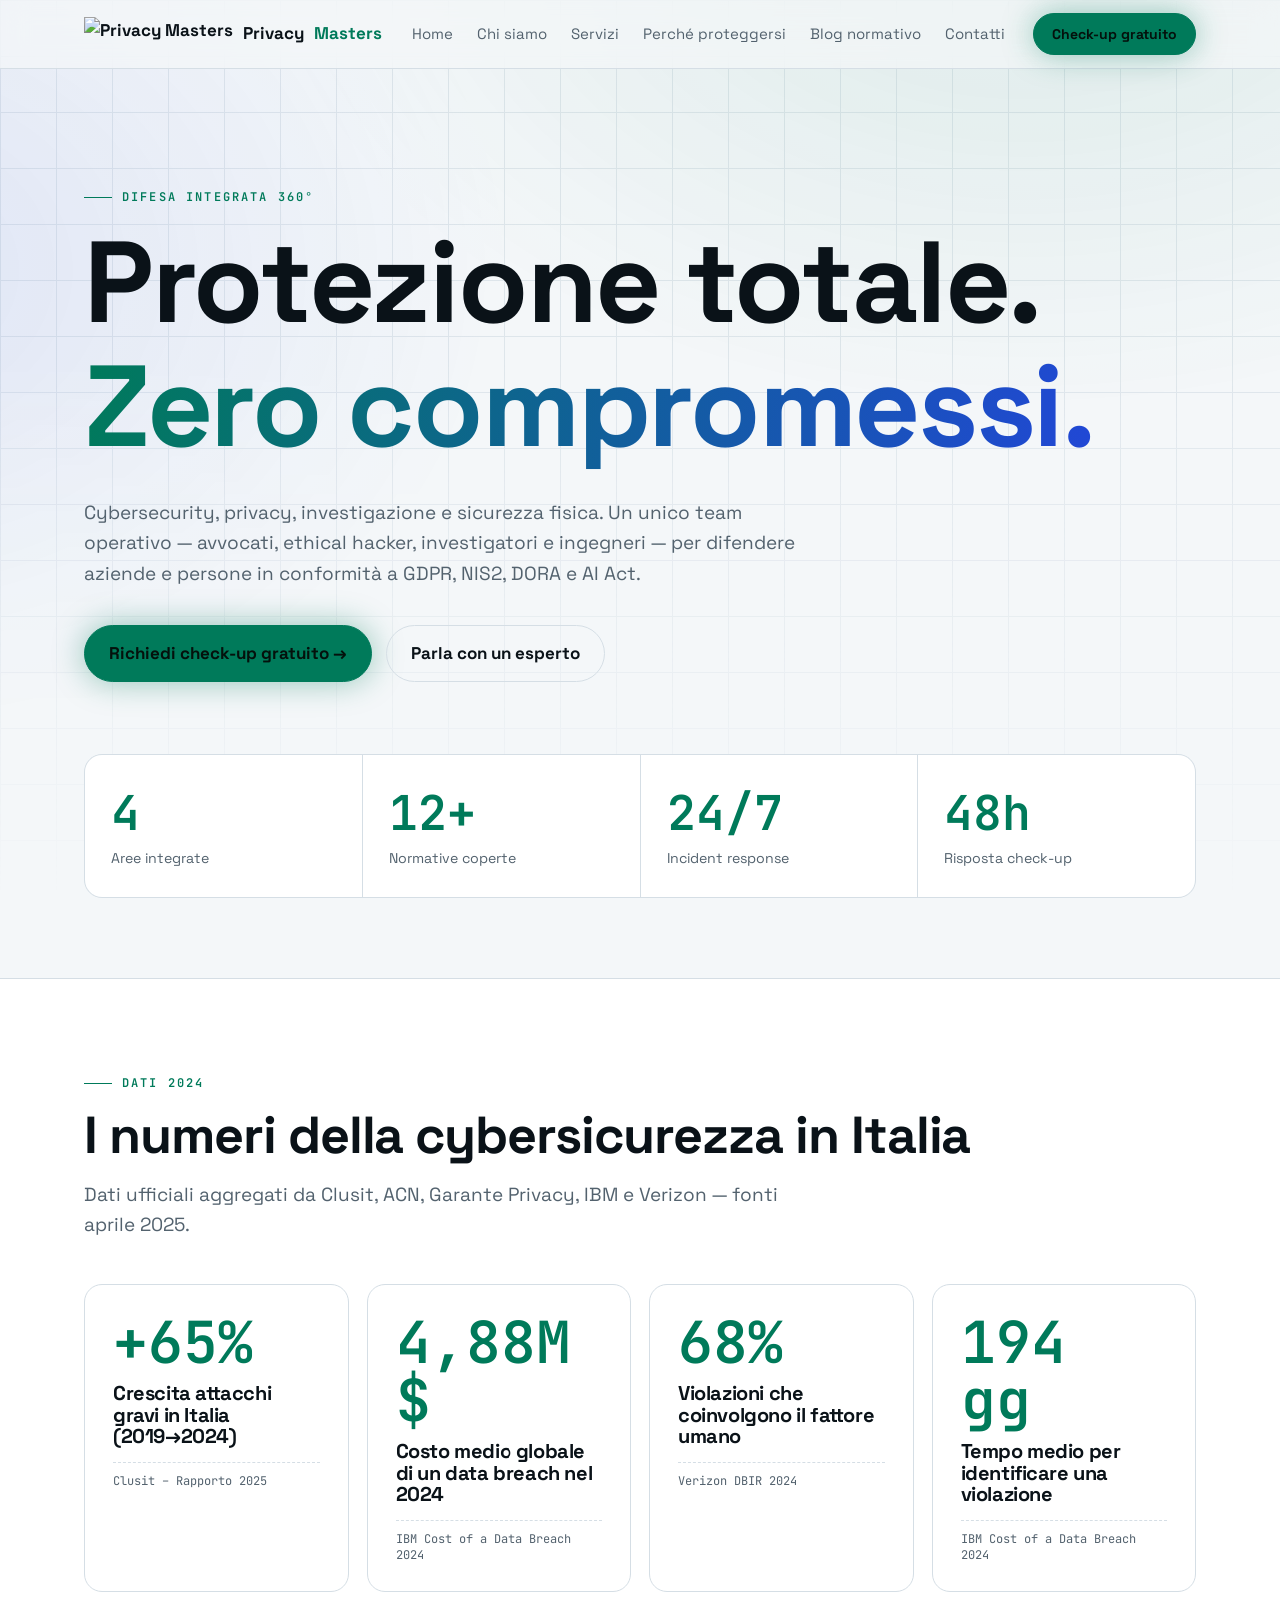
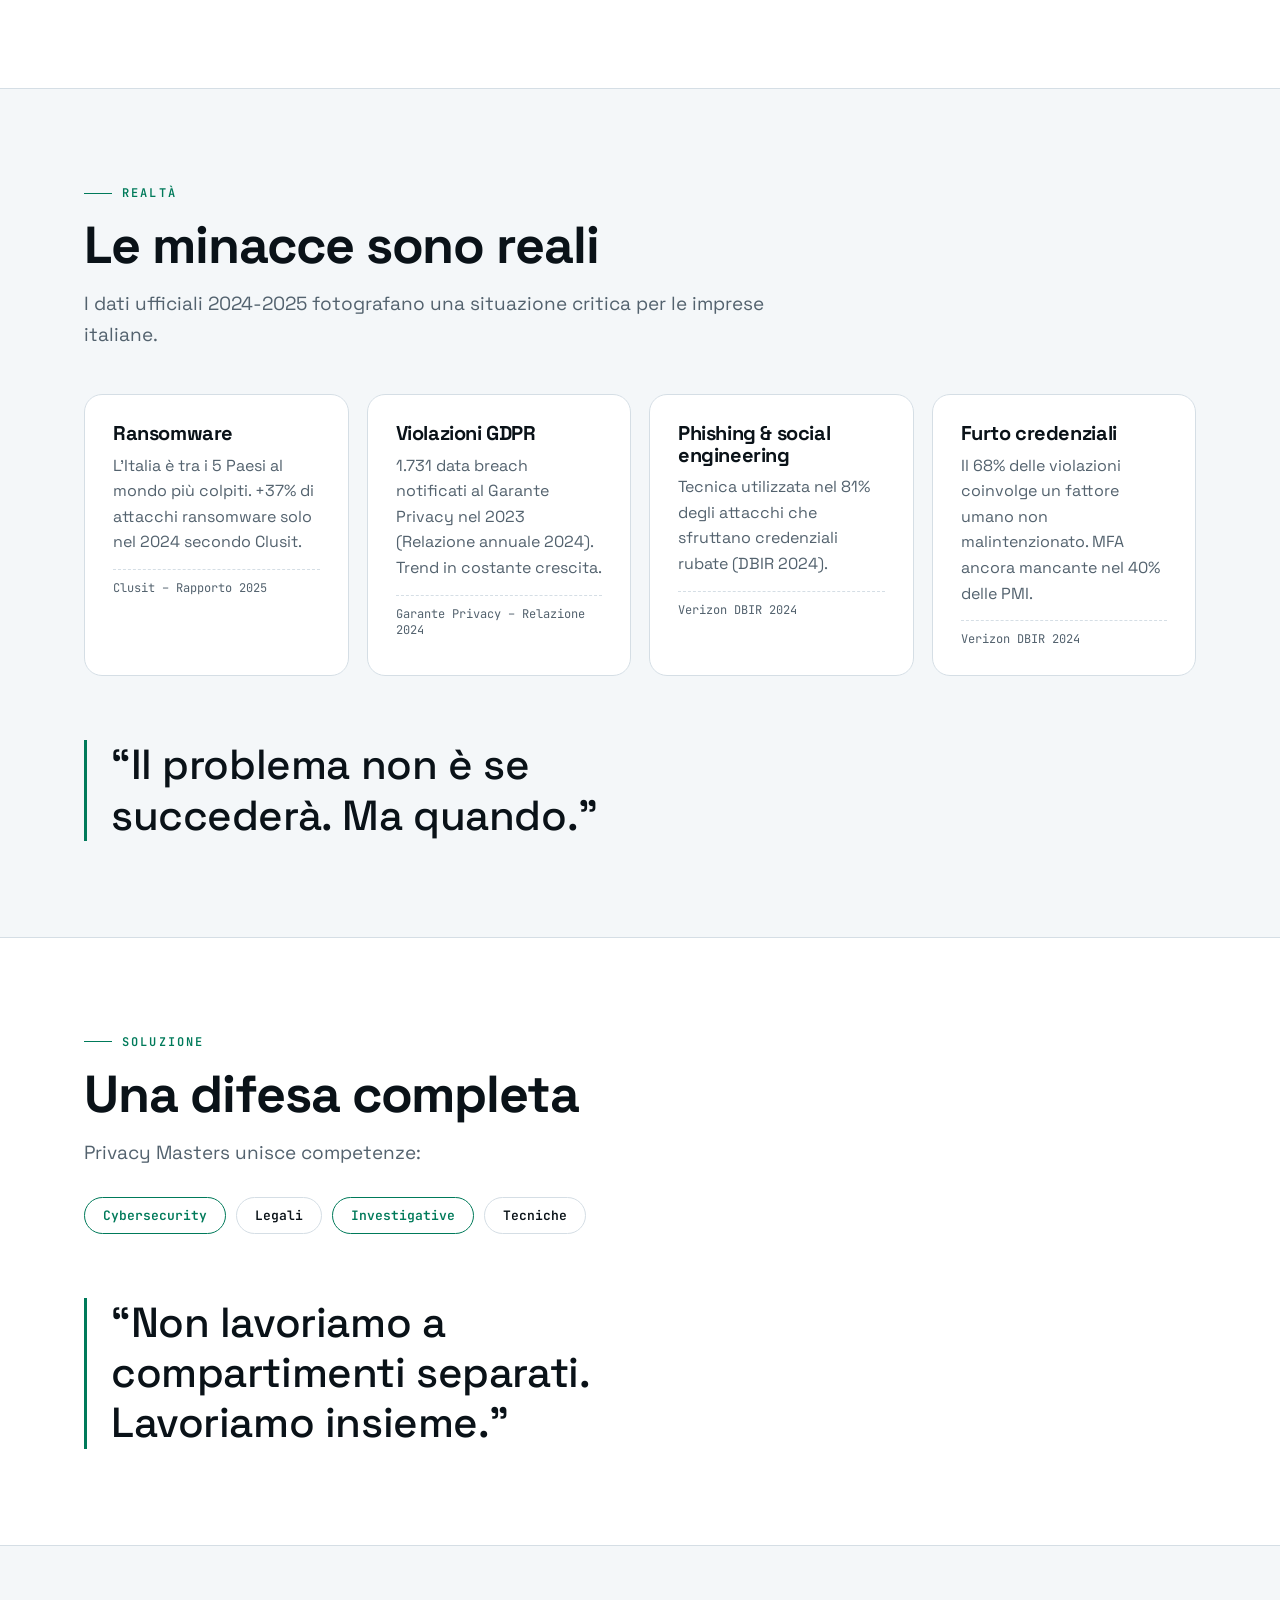
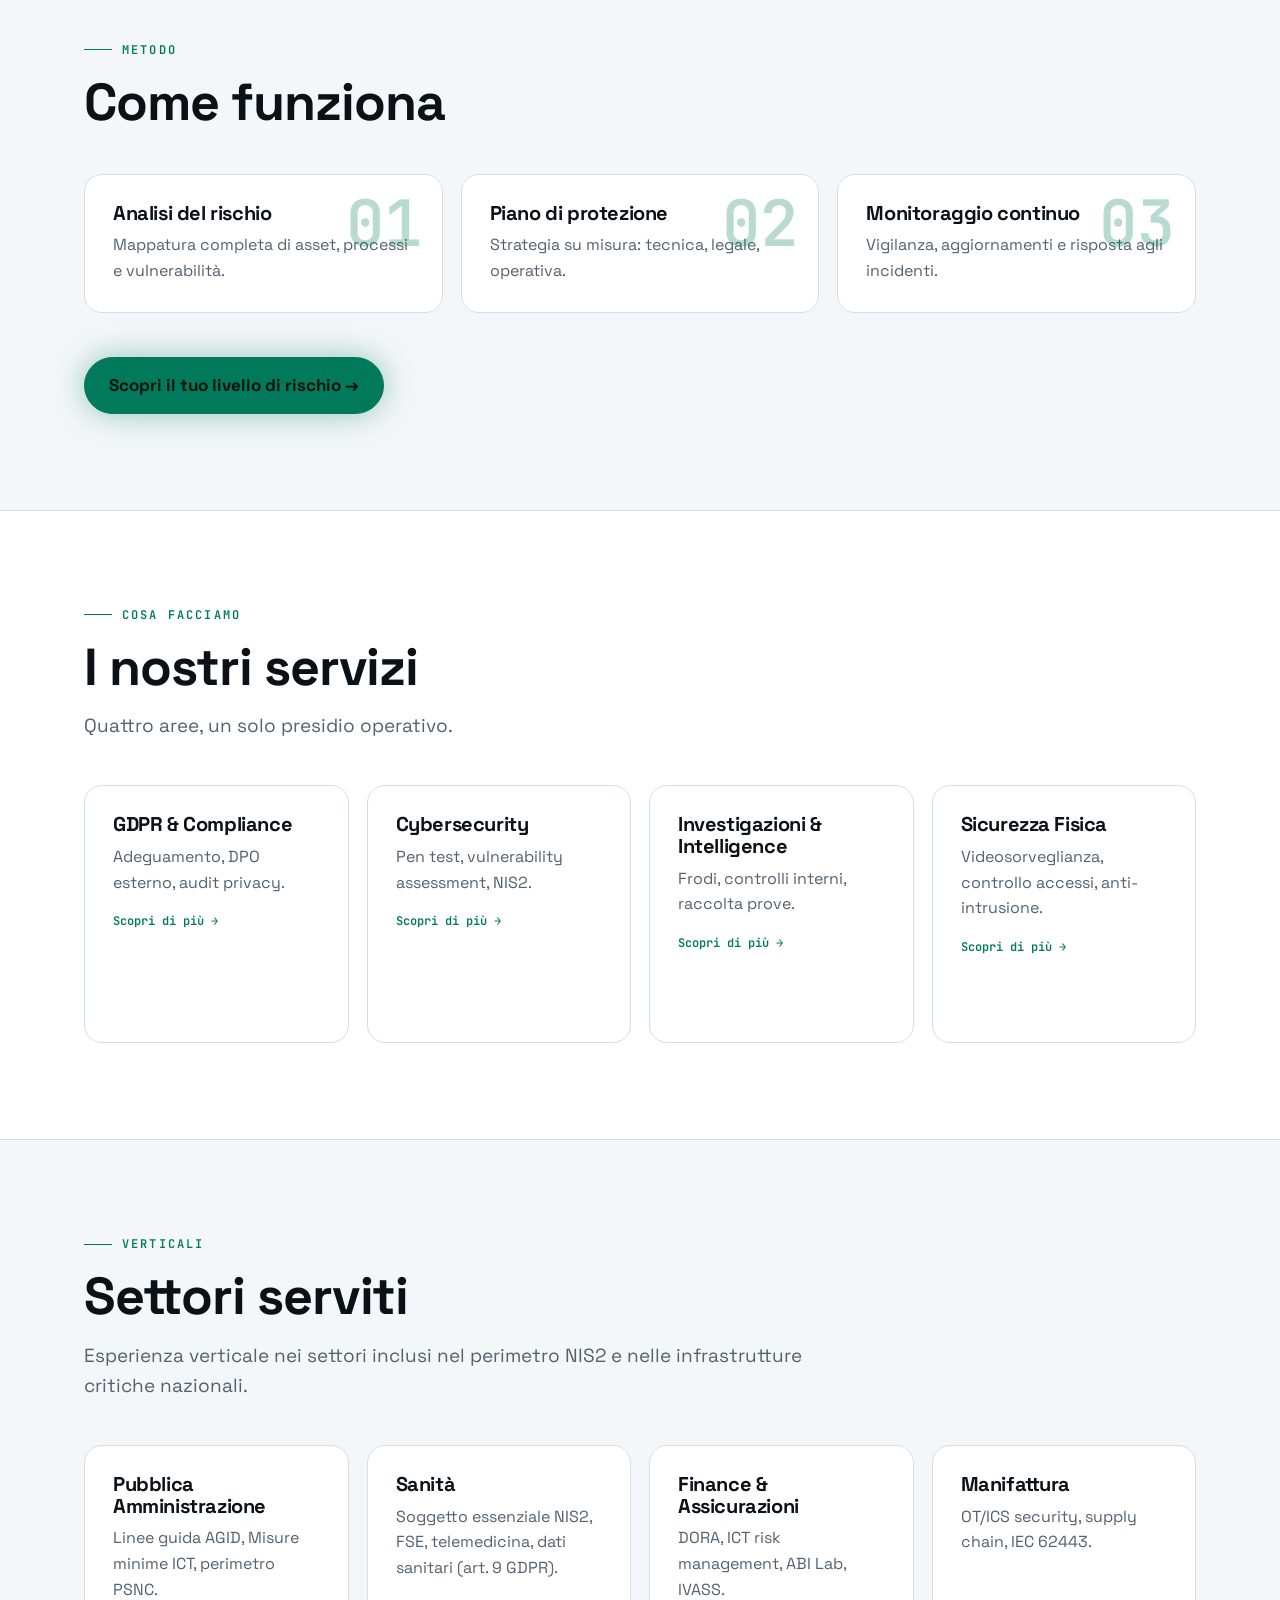
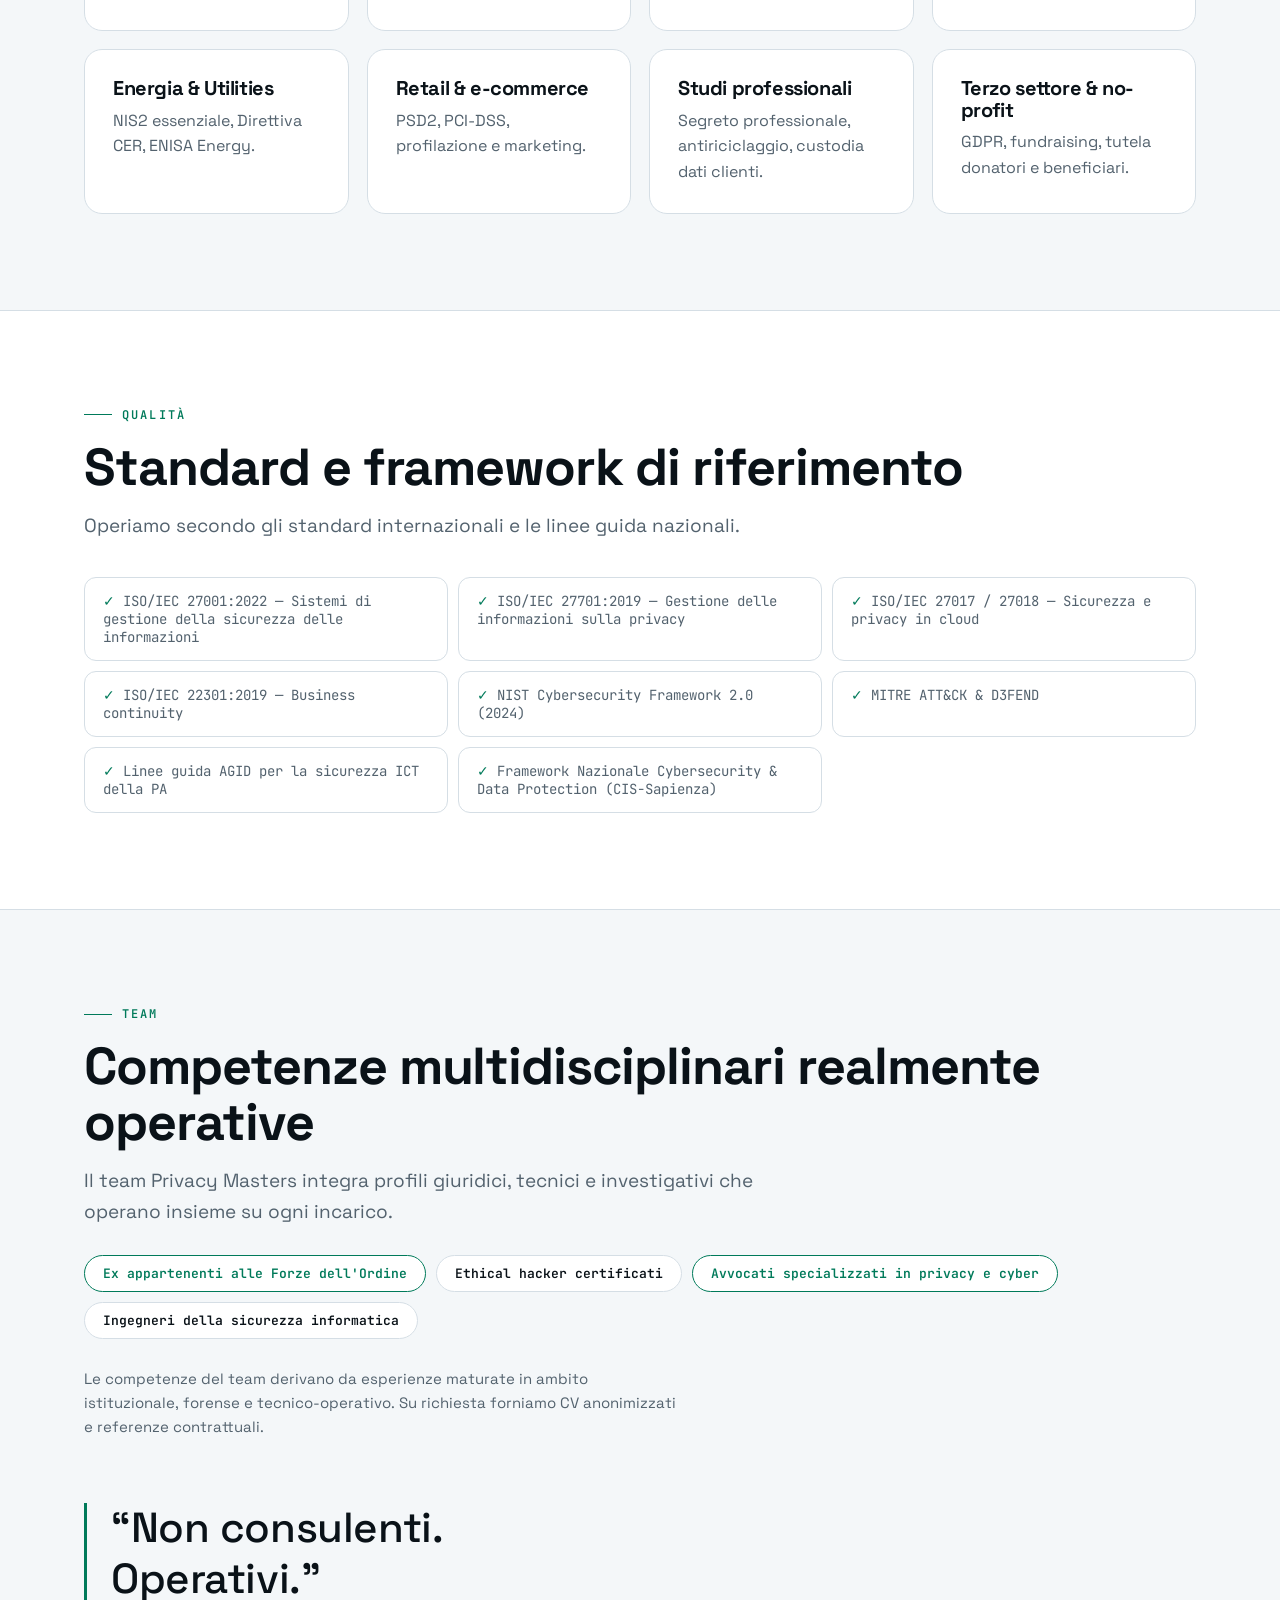
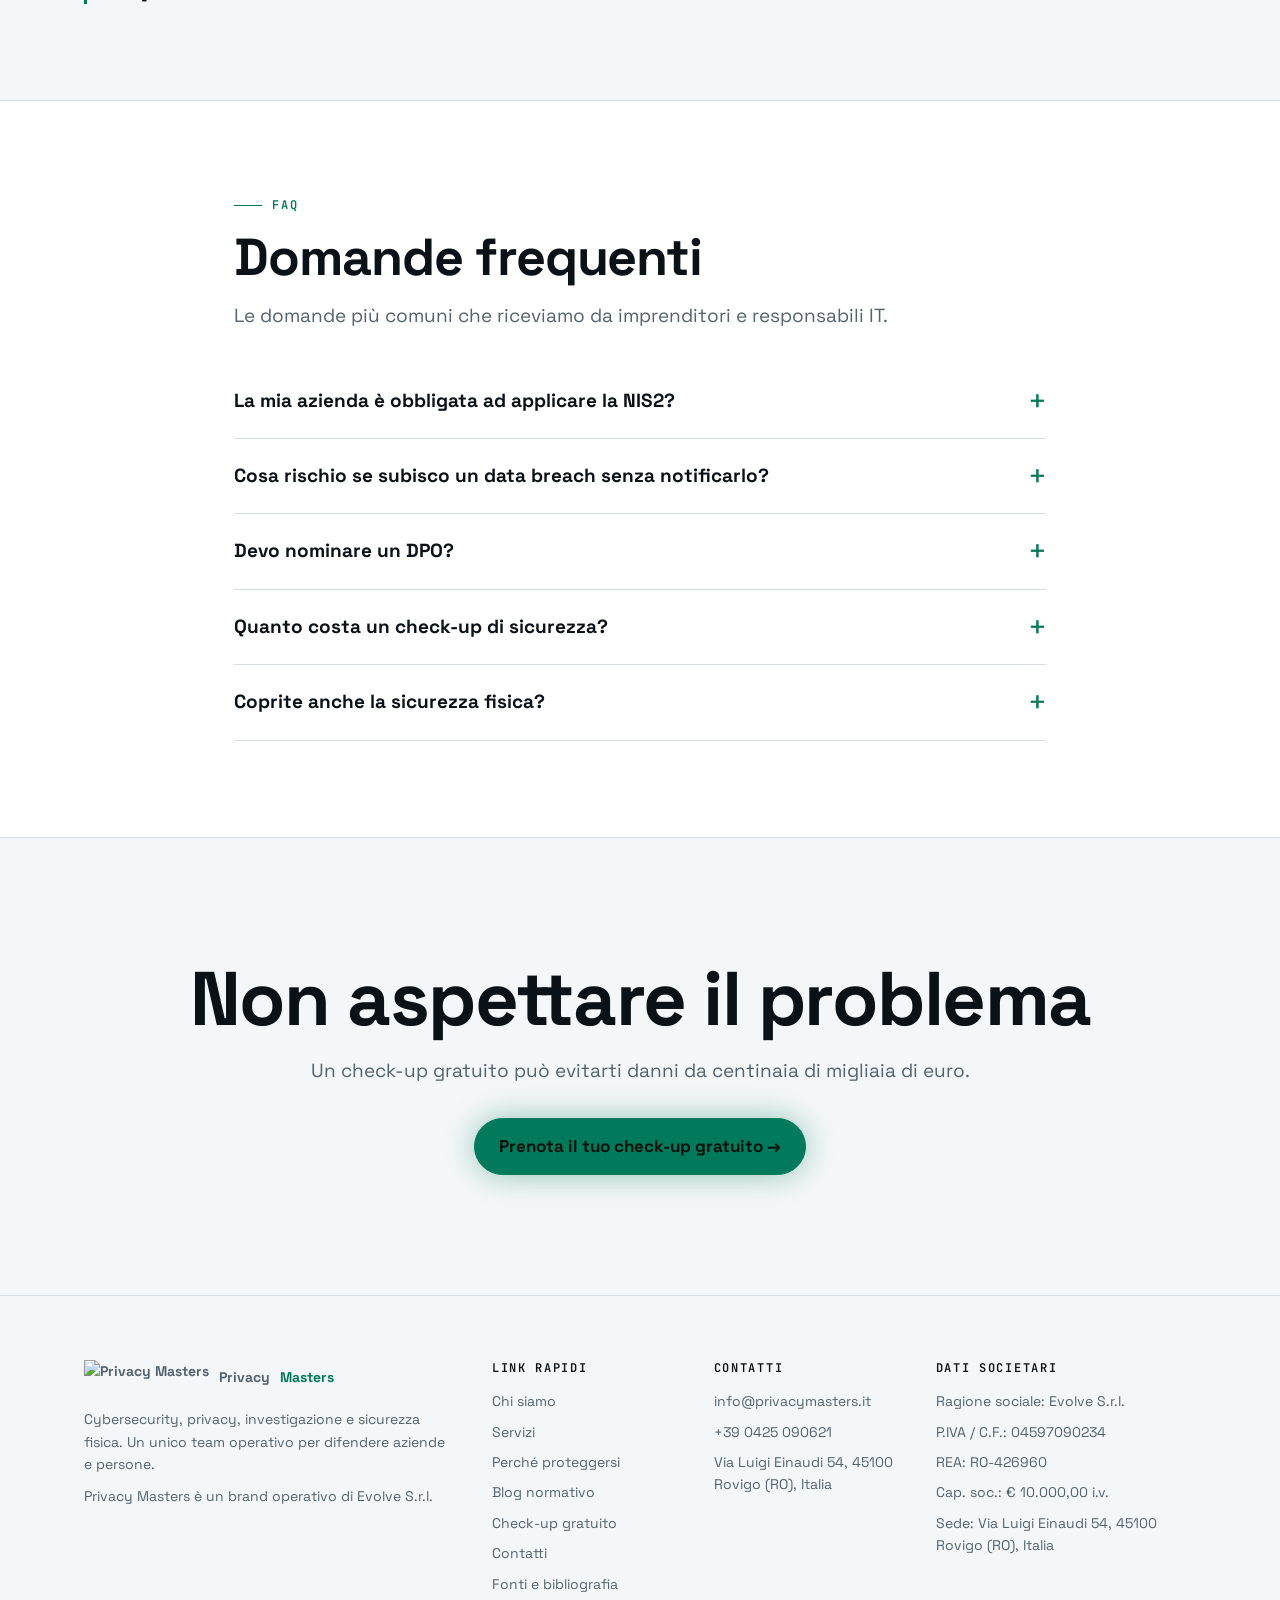
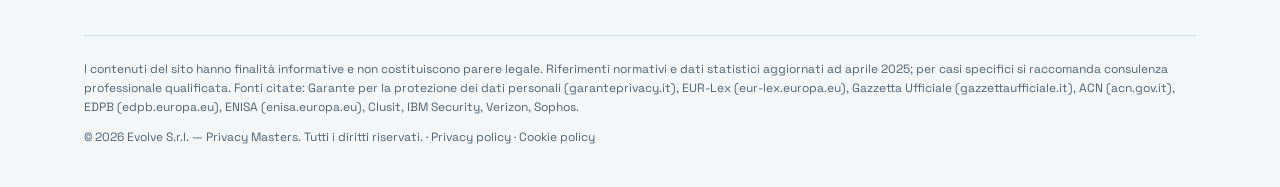
==== index.html @ 644536e0 "Redesign privacymasters.it" ====
<!DOCTYPE html>
<html lang="it">
<head>
<meta charset="utf-8">
<meta name="viewport" content="width=device-width, initial-scale=1, viewport-fit=cover">
<title>Privacy Masters — Cybersecurity, GDPR, NIS2 | Rovigo, Veneto</title>
<meta name="description" content="Privacy Masters (Evolve S.r.l., Rovigo): cybersecurity, GDPR, NIS2, DORA, investigazioni e sicurezza fisica. Check-up gratuito in 48h.">
<meta name="theme-color" content="#06080b">
<link rel="canonical" href="https://privacymasters.it">
<meta property="og:title" content="Privacy Masters — Cybersecurity, GDPR, NIS2 | Rovigo, Veneto">
<meta property="og:image" content="https://privacymasters.it/assets/og-default-CoI7npWa.jpg">
<link rel="preconnect" href="https://fonts.googleapis.com"><link rel="preconnect" href="https://fonts.gstatic.com" crossorigin>
<link href="https://fonts.googleapis.com/css2?family=Space+Grotesk:wght@400;500;700&family=JetBrains+Mono:wght@400;600&display=swap" rel="stylesheet">
<style>
:root{--bg:#06080b;--bg2:#0d1217;--fg:#e8eef2;--mut:#8a98a4;--line:#1c2630;--ac:#2dffc4;--ac2:#4d7cff;--r:18px;
--sans:"Space Grotesk",system-ui,sans-serif;--mono:"JetBrains Mono",ui-monospace,monospace}
@media (prefers-color-scheme:light){:root:not([data-theme=dark]){--bg:#f4f7f9;--bg2:#fff;--fg:#0a1218;--mut:#53626e;--line:#d5dee5;--ac:#007a5a;--ac2:#2147d6}}
*{box-sizing:border-box;margin:0}
html{scroll-behavior:smooth;scroll-padding-top:80px}
body{background:var(--bg);color:var(--fg);font:400 17px/1.6 var(--sans);overflow-x:hidden;padding:env(safe-area-inset-top) 0 env(safe-area-inset-bottom)}
body::before{content:"";position:fixed;inset:0;z-index:-1;background:
radial-gradient(60vw 40vw at 80% -10%,color-mix(in srgb,var(--ac) 14%,transparent),transparent),
radial-gradient(50vw 40vw at -10% 30%,color-mix(in srgb,var(--ac2) 14%,transparent),transparent),
linear-gradient(var(--line) 1px,transparent 1px) 0 0/56px 56px,linear-gradient(90deg,var(--line) 1px,transparent 1px) 0 0/56px 56px;
-webkit-mask:linear-gradient(#000 40%,transparent);mask:linear-gradient(#000 40%,transparent);opacity:.7}
a{color:inherit;text-decoration:none}
.w{max-width:1160px;margin:auto;padding:0 24px}
section{padding:96px 0}
.eye{font:600 12px var(--mono);letter-spacing:.18em;text-transform:uppercase;color:var(--ac);display:flex;gap:10px;align-items:center;margin-bottom:16px}
.eye::before{content:"";width:28px;height:1px;background:var(--ac)}
h1,h2,h3{line-height:1.08;letter-spacing:-.02em}
h2{font-size:clamp(30px,4.4vw,52px);margin-bottom:16px}
h3{font-size:20px;margin-bottom:8px}
.lead{color:var(--mut);max-width:60ch;font-size:19px}
.btn{display:inline-flex;gap:10px;align-items:center;padding:14px 24px;border-radius:99px;font-weight:700;border:1px solid var(--line);transition:.25s}
.btn.p{background:var(--ac);color:#04110c;border-color:var(--ac);box-shadow:0 0 32px color-mix(in srgb,var(--ac) 40%,transparent)}
.btn:hover{transform:translateY(-2px);border-color:var(--ac)}
header{position:sticky;top:0;z-index:50;padding-top:env(safe-area-inset-top);backdrop-filter:blur(14px);background:color-mix(in srgb,var(--bg) 72%,transparent);border-bottom:1px solid var(--line)}
nav{display:flex;align-items:center;gap:28px;height:68px}
.logo{display:flex;align-items:center;gap:10px;font-weight:700;margin-right:auto}
.logo img{height:34px;width:auto}
nav .l{display:flex;gap:24px;font-size:15px;color:var(--mut)}
nav .l a:hover{color:var(--fg)}
nav .btn{padding:9px 18px;font-size:14px}
@media(max-width:900px){nav .l{display:none}}
.hero{padding:120px 0 80px}
.hero h1{font-size:clamp(46px,9vw,118px);font-weight:700;margin:6px 0 28px}
.hero h1 span{background:linear-gradient(100deg,var(--ac),var(--ac2));-webkit-background-clip:text;background-clip:text;color:transparent}
.cta{display:flex;flex-wrap:wrap;gap:14px;margin-top:36px}
.kpis{display:grid;grid-template-columns:repeat(4,1fr);gap:1px;background:var(--line);border:1px solid var(--line);border-radius:var(--r);overflow:hidden;margin-top:72px}
.kpis div{background:var(--bg2);padding:26px}
.kpis b{display:block;font:600 clamp(30px,4vw,48px) var(--mono);color:var(--ac)}
.kpis small{color:var(--mut)}
@media(max-width:700px){.kpis{grid-template-columns:1fr 1fr}}
.grid{display:grid;gap:18px;grid-template-columns:repeat(auto-fit,minmax(250px,1fr));margin-top:44px}
.card{background:var(--bg2);border:1px solid var(--line);border-radius:var(--r);padding:28px;position:relative;overflow:hidden;transition:.3s}
.card:hover{border-color:var(--ac);transform:translateY(-4px)}
.card p{color:var(--mut);font-size:16px}
.num{font:600 clamp(38px,5vw,58px) var(--mono);color:var(--ac);line-height:1;margin-bottom:12px}
.src{font:400 12px var(--mono);color:var(--mut);margin-top:14px;display:block;border-top:1px dashed var(--line);padding-top:10px}
.quote{font-size:clamp(24px,3.6vw,42px);font-weight:500;line-height:1.2;letter-spacing:-.01em;margin:64px 0 0;padding-left:24px;border-left:3px solid var(--ac);max-width:20ch}
.pill{display:flex;flex-wrap:wrap;gap:10px;margin:28px 0}
.pill span{padding:9px 18px;border:1px solid var(--line);border-radius:99px;font:600 13px var(--mono);background:var(--bg2)}
.pill span:nth-child(odd){border-color:var(--ac);color:var(--ac)}
.steps{counter-reset:s;display:grid;gap:18px;grid-template-columns:repeat(auto-fit,minmax(260px,1fr));margin:44px 0}
.steps .card::before{content:"0" counter(s);counter-increment:s;font:600 64px var(--mono);color:color-mix(in srgb,var(--ac) 28%,transparent);position:absolute;right:20px;top:6px}
.svc a{display:block;min-height:200px}
.svc a b{display:block;font:600 12px var(--mono);color:var(--ac);margin-top:18px}
.sec{background:var(--bg2);border-block:1px solid var(--line)}
.list{display:grid;gap:10px;grid-template-columns:repeat(auto-fit,minmax(340px,1fr));margin-top:36px;list-style:none;padding:0}
.list li{padding:14px 18px;border:1px solid var(--line);border-radius:12px;font:400 14px var(--mono);color:var(--mut)}
.list li::before{content:"✓ ";color:var(--ac)}
@media(max-width:420px){.list{grid-template-columns:1fr}}
details{border-bottom:1px solid var(--line);padding:22px 0}
summary{cursor:pointer;font-weight:700;font-size:19px;list-style:none;display:flex;justify-content:space-between;gap:20px}
summary::after{content:"+";color:var(--ac);font:400 28px/1 var(--mono);transition:.3s}
details[open] summary::after{transform:rotate(45deg)}
details p{color:var(--mut);margin-top:14px;max-width:75ch}
.final{text-align:center;padding:120px 0}
.final h2{font-size:clamp(36px,6vw,76px)}
.final .lead{margin:0 auto 32px}
footer{border-top:1px solid var(--line);padding:64px 0 40px;font-size:14px;color:var(--mut)}
.fg{display:grid;gap:36px;grid-template-columns:2fr 1fr 1fr 1.4fr}
@media(max-width:800px){.fg{grid-template-columns:1fr 1fr}}
footer h4{color:var(--fg);font:600 12px var(--mono);letter-spacing:.14em;text-transform:uppercase;margin-bottom:14px}
footer ul{list-style:none;padding:0;display:grid;gap:8px}
footer a:hover{color:var(--ac)}
.legal{margin-top:40px;font-size:12px;border-top:1px solid var(--line);padding-top:24px}
.legal p+p{margin-top:10px}
.rv{opacity:0;transform:translateY(24px);transition:.8s cubic-bezier(.2,.7,.2,1)}
.rv.in{opacity:1;transform:none}
@media(prefers-reduced-motion:reduce){.rv{opacity:1;transform:none;transition:none}html{scroll-behavior:auto}}
</style>
</head>
<body>
<a href="#main" style="position:absolute;left:-999px">Vai al contenuto</a>
<header><div class="w"><nav>
<a class="logo" href="#"><img src="https://privacymasters.it/assets/logo-BgtPAKuu.png" alt="Privacy Masters">Privacy<span style="color:var(--ac)">Masters</span></a>
<div class="l"><a href="#">Home</a><a href="https://privacymasters.it/chi-siamo">Chi siamo</a><a href="#servizi">Servizi</a><a href="https://privacymasters.it/perche-proteggersi">Perché proteggersi</a><a href="https://privacymasters.it/blog">Blog normativo</a><a href="https://privacymasters.it/contatti">Contatti</a></div>
<a class="btn p" href="https://privacymasters.it/check-up">Check-up gratuito</a>
</nav></div></header>

<main id="main">
<section class="hero"><div class="w">
<div class="eye">Difesa integrata 360°</div>
<h1>Protezione totale.<br><span>Zero compromessi.</span></h1>
<p class="lead">Cybersecurity, privacy, investigazione e sicurezza fisica. Un unico team operativo — avvocati, ethical hacker, investigatori e ingegneri — per difendere aziende e persone in conformità a GDPR, NIS2, DORA e AI Act.</p>
<div class="cta"><a class="btn p" href="https://privacymasters.it/check-up">Richiedi check-up gratuito →</a><a class="btn" href="https://privacymasters.it/contatti">Parla con un esperto</a></div>
<div class="kpis"><div><b>4</b><small>Aree integrate</small></div><div><b>12+</b><small>Normative coperte</small></div><div><b>24/7</b><small>Incident response</small></div><div><b>48h</b><small>Risposta check-up</small></div></div>
</div></section>

<section class="sec"><div class="w rv">
<div class="eye">Dati 2024</div><h2>I numeri della cybersicurezza in Italia</h2>
<p class="lead">Dati ufficiali aggregati da Clusit, ACN, Garante Privacy, IBM e Verizon — fonti aprile 2025.</p>
<div class="grid">
<div class="card"><div class="num">+65%</div><h3>Crescita attacchi gravi in Italia (2019→2024)</h3><span class="src">Clusit – Rapporto 2025</span></div>
<div class="card"><div class="num">4,88M $</div><h3>Costo medio globale di un data breach nel 2024</h3><span class="src">IBM Cost of a Data Breach 2024</span></div>
<div class="card"><div class="num">68%</div><h3>Violazioni che coinvolgono il fattore umano</h3><span class="src">Verizon DBIR 2024</span></div>
<div class="card"><div class="num">194 gg</div><h3>Tempo medio per identificare una violazione</h3><span class="src">IBM Cost of a Data Breach 2024</span></div>
</div></div></section>

<section><div class="w rv">
<div class="eye">Realtà</div><h2>Le minacce sono reali</h2>
<p class="lead">I dati ufficiali 2024-2025 fotografano una situazione critica per le imprese italiane.</p>
<div class="grid">
<div class="card"><h3>Ransomware</h3><p>L'Italia è tra i 5 Paesi al mondo più colpiti. +37% di attacchi ransomware solo nel 2024 secondo Clusit.</p><span class="src">Clusit – Rapporto 2025</span></div>
<div class="card"><h3>Violazioni GDPR</h3><p>1.731 data breach notificati al Garante Privacy nel 2023 (Relazione annuale 2024). Trend in costante crescita.</p><span class="src">Garante Privacy – Relazione 2024</span></div>
<div class="card"><h3>Phishing &amp; social engineering</h3><p>Tecnica utilizzata nel 81% degli attacchi che sfruttano credenziali rubate (DBIR 2024).</p><span class="src">Verizon DBIR 2024</span></div>
<div class="card"><h3>Furto credenziali</h3><p>Il 68% delle violazioni coinvolge un fattore umano non malintenzionato. MFA ancora mancante nel 40% delle PMI.</p><span class="src">Verizon DBIR 2024</span></div>
</div>
<p class="quote">“Il problema non è se succederà. Ma quando.”</p>
</div></section>

<section class="sec"><div class="w rv">
<div class="eye">Soluzione</div><h2>Una difesa completa</h2>
<p class="lead">Privacy Masters unisce competenze:</p>
<div class="pill"><span>Cybersecurity</span><span>Legali</span><span>Investigative</span><span>Tecniche</span></div>
<p class="quote">“Non lavoriamo a compartimenti separati. Lavoriamo insieme.”</p>
</div></section>

<section><div class="w rv">
<div class="eye">Metodo</div><h2>Come funziona</h2>
<div class="steps">
<div class="card"><h3>Analisi del rischio</h3><p>Mappatura completa di asset, processi e vulnerabilità.</p></div>
<div class="card"><h3>Piano di protezione</h3><p>Strategia su misura: tecnica, legale, operativa.</p></div>
<div class="card"><h3>Monitoraggio continuo</h3><p>Vigilanza, aggiornamenti e risposta agli incidenti.</p></div>
</div>
<a class="btn p" href="https://privacymasters.it/check-up">Scopri il tuo livello di rischio →</a>
</div></section>

<section class="sec" id="servizi"><div class="w rv">
<div class="eye">Cosa facciamo</div><h2>I nostri servizi</h2><p class="lead">Quattro aree, un solo presidio operativo.</p>
<div class="grid svc">
<div class="card"><a href="https://privacymasters.it/servizi"><h3>GDPR &amp; Compliance</h3><p>Adeguamento, DPO esterno, audit privacy.</p><b>Scopri di più →</b></a></div>
<div class="card"><a href="https://privacymasters.it/servizi"><h3>Cybersecurity</h3><p>Pen test, vulnerability assessment, NIS2.</p><b>Scopri di più →</b></a></div>
<div class="card"><a href="https://privacymasters.it/servizi"><h3>Investigazioni &amp; Intelligence</h3><p>Frodi, controlli interni, raccolta prove.</p><b>Scopri di più →</b></a></div>
<div class="card"><a href="https://privacymasters.it/servizi"><h3>Sicurezza Fisica</h3><p>Videosorveglianza, controllo accessi, anti-intrusione.</p><b>Scopri di più →</b></a></div>
</div></div></section>

<section><div class="w rv">
<div class="eye">Verticali</div><h2>Settori serviti</h2>
<p class="lead">Esperienza verticale nei settori inclusi nel perimetro NIS2 e nelle infrastrutture critiche nazionali.</p>
<div class="grid">
<div class="card"><h3>Pubblica Amministrazione</h3><p>Linee guida AGID, Misure minime ICT, perimetro PSNC.</p></div>
<div class="card"><h3>Sanità</h3><p>Soggetto essenziale NIS2, FSE, telemedicina, dati sanitari (art. 9 GDPR).</p></div>
<div class="card"><h3>Finance &amp; Assicurazioni</h3><p>DORA, ICT risk management, ABI Lab, IVASS.</p></div>
<div class="card"><h3>Manifattura</h3><p>OT/ICS security, supply chain, IEC 62443.</p></div>
<div class="card"><h3>Energia &amp; Utilities</h3><p>NIS2 essenziale, Direttiva CER, ENISA Energy.</p></div>
<div class="card"><h3>Retail &amp; e-commerce</h3><p>PSD2, PCI-DSS, profilazione e marketing.</p></div>
<div class="card"><h3>Studi professionali</h3><p>Segreto professionale, antiriciclaggio, custodia dati clienti.</p></div>
<div class="card"><h3>Terzo settore &amp; no-profit</h3><p>GDPR, fundraising, tutela donatori e beneficiari.</p></div>
</div></div></section>

<section class="sec"><div class="w rv">
<div class="eye">Qualità</div><h2>Standard e framework di riferimento</h2>
<p class="lead">Operiamo secondo gli standard internazionali e le linee guida nazionali.</p>
<ul class="list">
<li>ISO/IEC 27001:2022 — Sistemi di gestione della sicurezza delle informazioni</li>
<li>ISO/IEC 27701:2019 — Gestione delle informazioni sulla privacy</li>
<li>ISO/IEC 27017 / 27018 — Sicurezza e privacy in cloud</li>
<li>ISO/IEC 22301:2019 — Business continuity</li>
<li>NIST Cybersecurity Framework 2.0 (2024)</li>
<li>MITRE ATT&amp;CK &amp; D3FEND</li>
<li>Linee guida AGID per la sicurezza ICT della PA</li>
<li>Framework Nazionale Cybersecurity &amp; Data Protection (CIS-Sapienza)</li>
</ul></div></section>

<section><div class="w rv">
<div class="eye">Team</div><h2>Competenze multidisciplinari realmente operative</h2>
<p class="lead">Il team Privacy Masters integra profili giuridici, tecnici e investigativi che operano insieme su ogni incarico.</p>
<div class="pill"><span>Ex appartenenti alle Forze dell'Ordine</span><span>Ethical hacker certificati</span><span>Avvocati specializzati in privacy e cyber</span><span>Ingegneri della sicurezza informatica</span></div>
<p class="lead" style="font-size:15px">Le competenze del team derivano da esperienze maturate in ambito istituzionale, forense e tecnico-operativo. Su richiesta forniamo CV anonimizzati e referenze contrattuali.</p>
<p class="quote">“Non consulenti. Operativi.”</p>
</div></section>

<section class="sec"><div class="w rv" style="max-width:860px">
<div class="eye">FAQ</div><h2>Domande frequenti</h2>
<p class="lead" style="margin-bottom:32px">Le domande più comuni che riceviamo da imprenditori e responsabili IT.</p>
<details><summary>La mia azienda è obbligata ad applicare la NIS2?</summary><p>Dipende dal settore (18 settori inclusi: energia, sanità, trasporti, banche, infrastrutture digitali, PA, alimentare, manifattura critica…) e dalla dimensione (≥50 dipendenti o ≥10 mln € di fatturato). Il D.Lgs. 138/2024 e le determinazioni ACN del 2024 definiscono il perimetro. Verifichiamo gratuitamente la tua posizione.</p></details>
<details><summary>Cosa rischio se subisco un data breach senza notificarlo?</summary><p>Sanzione fino a 10 milioni € o 2% del fatturato annuo mondiale (art. 83 par. 4 GDPR), oltre a possibili profili penali e responsabilità del management ex D.Lgs. 231/2001 (art. 24-bis, reati informatici).</p></details>
<details><summary>Devo nominare un DPO?</summary><p>L'art. 37 GDPR lo richiede per: 1) autorità o organismi pubblici, 2) attività principali che richiedono monitoraggio sistematico su larga scala, 3) trattamento su larga scala di dati particolari (art. 9) o giudiziari (art. 10). Forniamo DPO esterno qualificato.</p></details>
<details><summary>Quanto costa un check-up di sicurezza?</summary><p>Il primo check-up è gratuito e dura 48 ore lavorative. Riceverai un report con priorità di intervento, stima dei rischi e roadmap di adeguamento. Nessun obbligo successivo.</p></details>
<details><summary>Coprite anche la sicurezza fisica?</summary><p>Sì. Videosorveglianza conforme al Provvedimento Garante 8/4/2010 e linee guida EDPB 3/2019, controllo accessi nel rispetto dell'art. 4 dello Statuto dei Lavoratori, sistemi anti-intrusione CEI EN 50131, valutazione rischi D.Lgs. 81/2008.</p></details>
</div></section>

<section class="final"><div class="w rv">
<h2>Non aspettare il problema</h2>
<p class="lead">Un check-up gratuito può evitarti danni da centinaia di migliaia di euro.</p>
<a class="btn p" href="https://privacymasters.it/check-up">Prenota il tuo check-up gratuito →</a>
</div></section>
</main>

<footer><div class="w">
<div class="fg">
<div><a class="logo" href="#" style="margin-bottom:14px"><img src="https://privacymasters.it/assets/logo-BgtPAKuu.png" alt="Privacy Masters">Privacy<span style="color:var(--ac)">Masters</span></a>
<p>Cybersecurity, privacy, investigazione e sicurezza fisica. Un unico team operativo per difendere aziende e persone.</p><p style="margin-top:10px">Privacy Masters è un brand operativo di Evolve S.r.l.</p></div>
<div><h4>Link rapidi</h4><ul><li><a href="https://privacymasters.it/chi-siamo">Chi siamo</a></li><li><a href="https://privacymasters.it/servizi">Servizi</a></li><li><a href="https://privacymasters.it/perche-proteggersi">Perché proteggersi</a></li><li><a href="https://privacymasters.it/blog">Blog normativo</a></li><li><a href="https://privacymasters.it/check-up">Check-up gratuito</a></li><li><a href="https://privacymasters.it/contatti">Contatti</a></li><li><a href="https://privacymasters.it/fonti">Fonti e bibliografia</a></li></ul></div>
<div><h4>Contatti</h4><ul><li><a href="mailto:info@privacymasters.it">info@privacymasters.it</a></li><li><a href="tel:+390425090621">+39 0425 090621</a></li><li>Via Luigi Einaudi 54, 45100 Rovigo (RO), Italia</li></ul></div>
<div><h4>Dati societari</h4><ul><li>Ragione sociale: Evolve S.r.l.</li><li>P.IVA / C.F.: 04597090234</li><li>REA: RO-426960</li><li>Cap. soc.: € 10.000,00 i.v.</li><li>Sede: Via Luigi Einaudi 54, 45100 Rovigo (RO), Italia</li></ul></div>
</div>
<div class="legal"><p>I contenuti del sito hanno finalità informative e non costituiscono parere legale. Riferimenti normativi e dati statistici aggiornati ad aprile 2025; per casi specifici si raccomanda consulenza professionale qualificata. Fonti citate: Garante per la protezione dei dati personali (garanteprivacy.it), EUR-Lex (eur-lex.europa.eu), Gazzetta Ufficiale (gazzettaufficiale.it), ACN (acn.gov.it), EDPB (edpb.europa.eu), ENISA (enisa.europa.eu), Clusit, IBM Security, Verizon, Sophos.</p>
<p>© 2026 Evolve S.r.l. — Privacy Masters. Tutti i diritti riservati. · <a href="https://privacymasters.it/privacy-policy">Privacy policy</a> · <a href="https://privacymasters.it/cookie-policy">Cookie policy</a></p></div>
</div></footer>
<script>
const io=new IntersectionObserver(e=>e.forEach(x=>{if(x.isIntersecting){x.target.classList.add('in');io.unobserve(x.target)}}),{threshold:.08});
document.querySelectorAll('.rv').forEach(n=>io.observe(n));
</script>
</body>
</html>
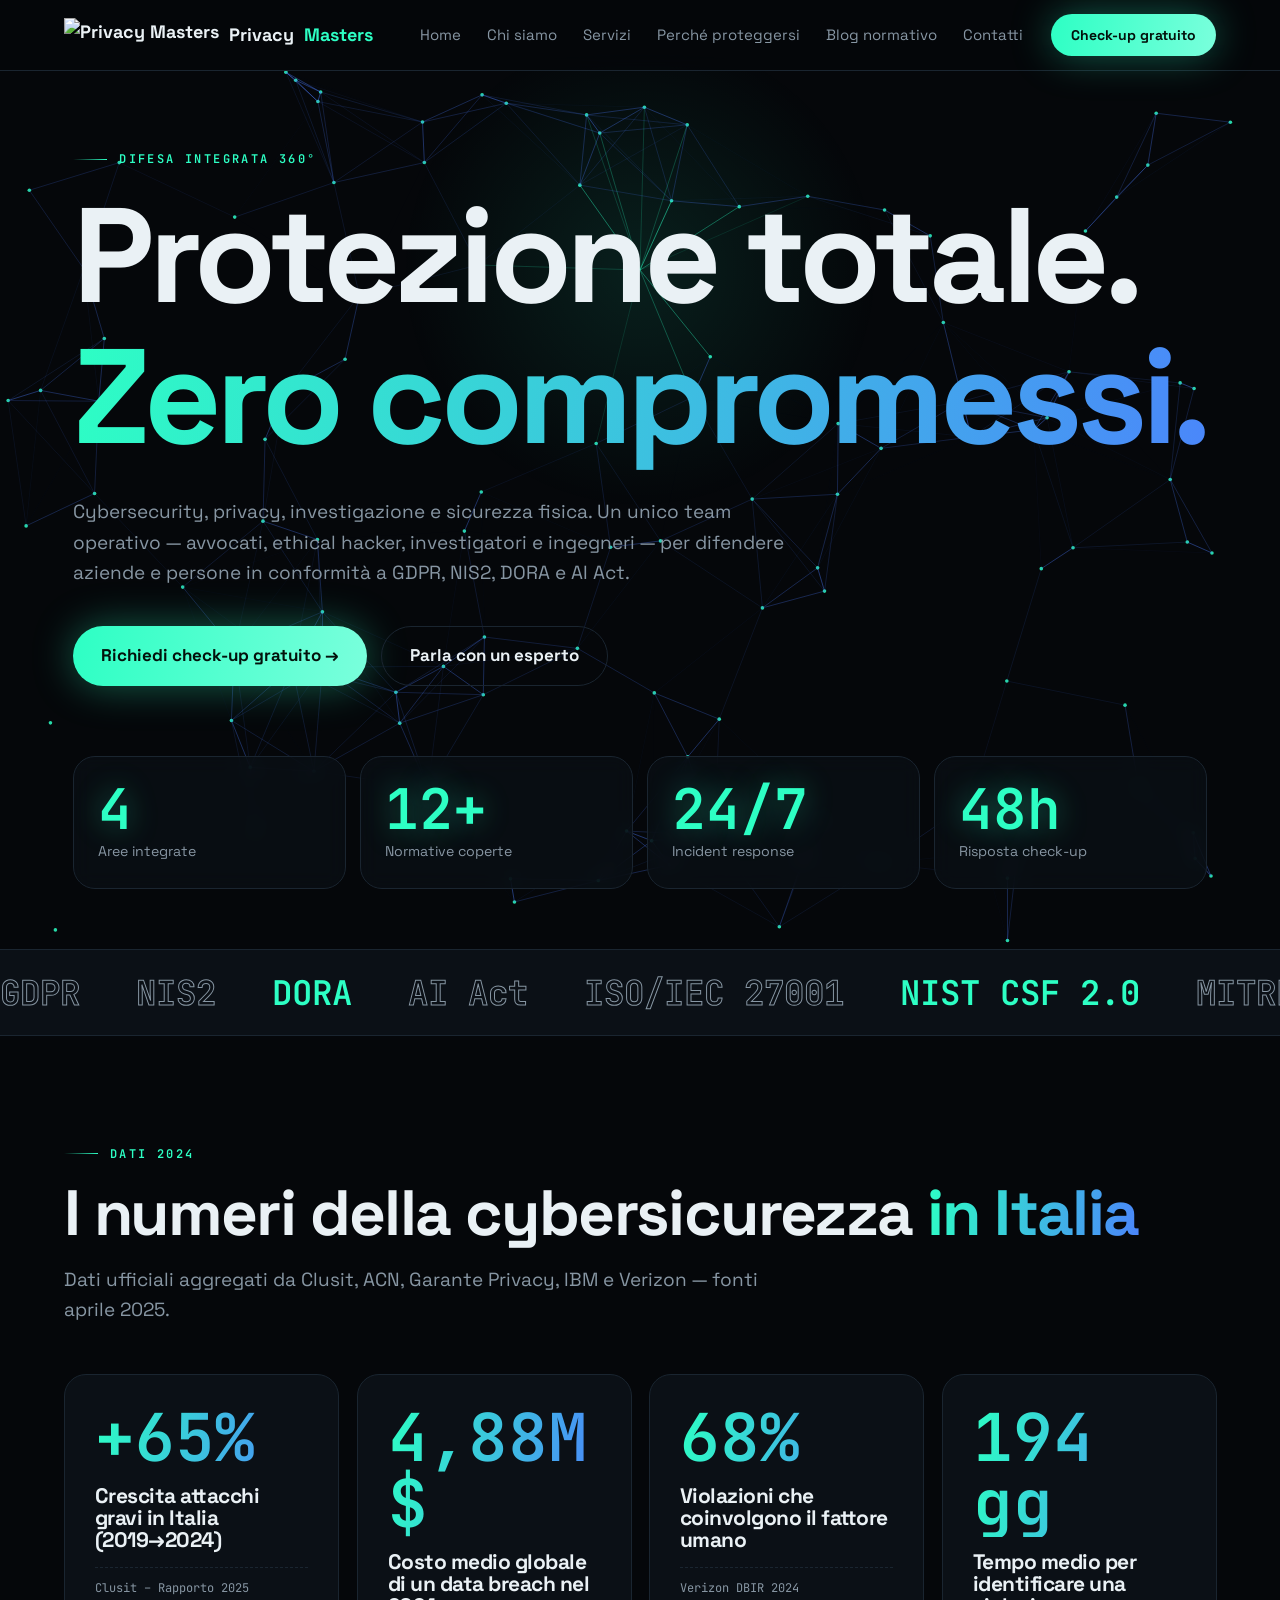
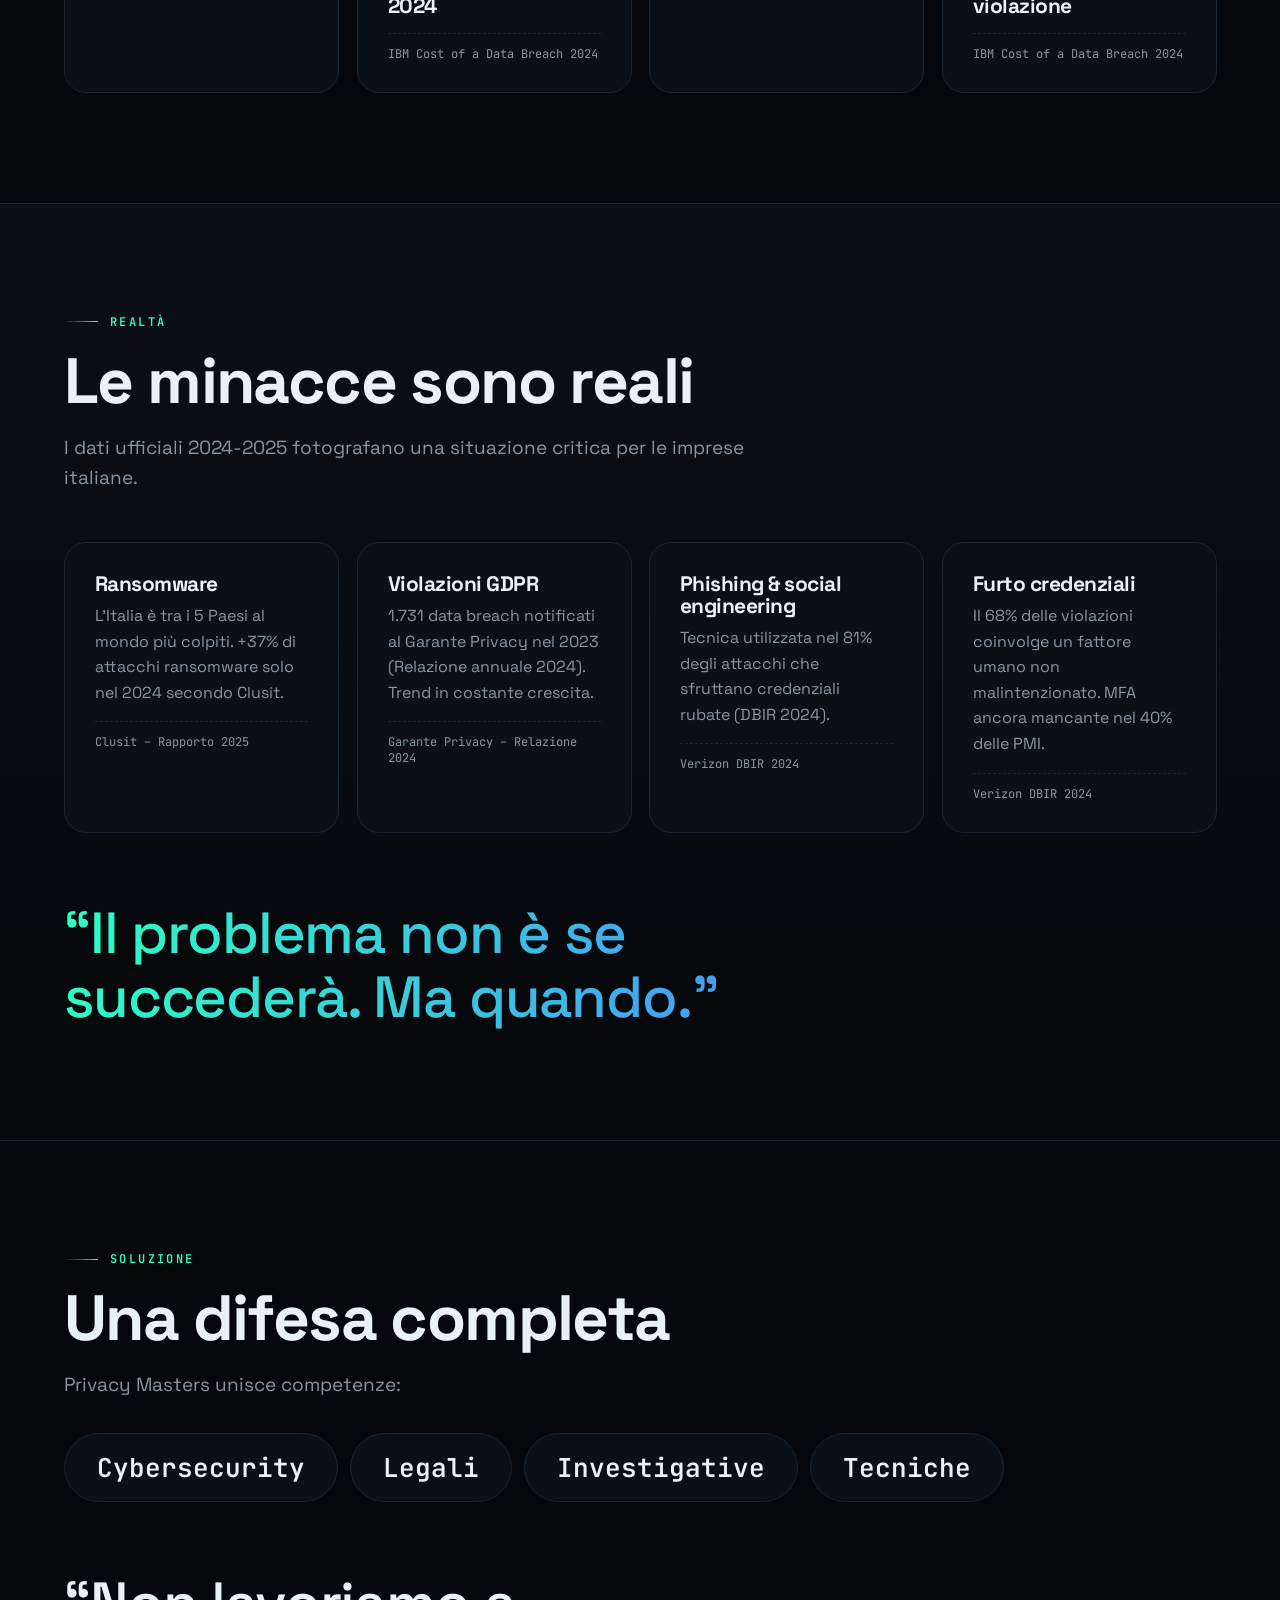
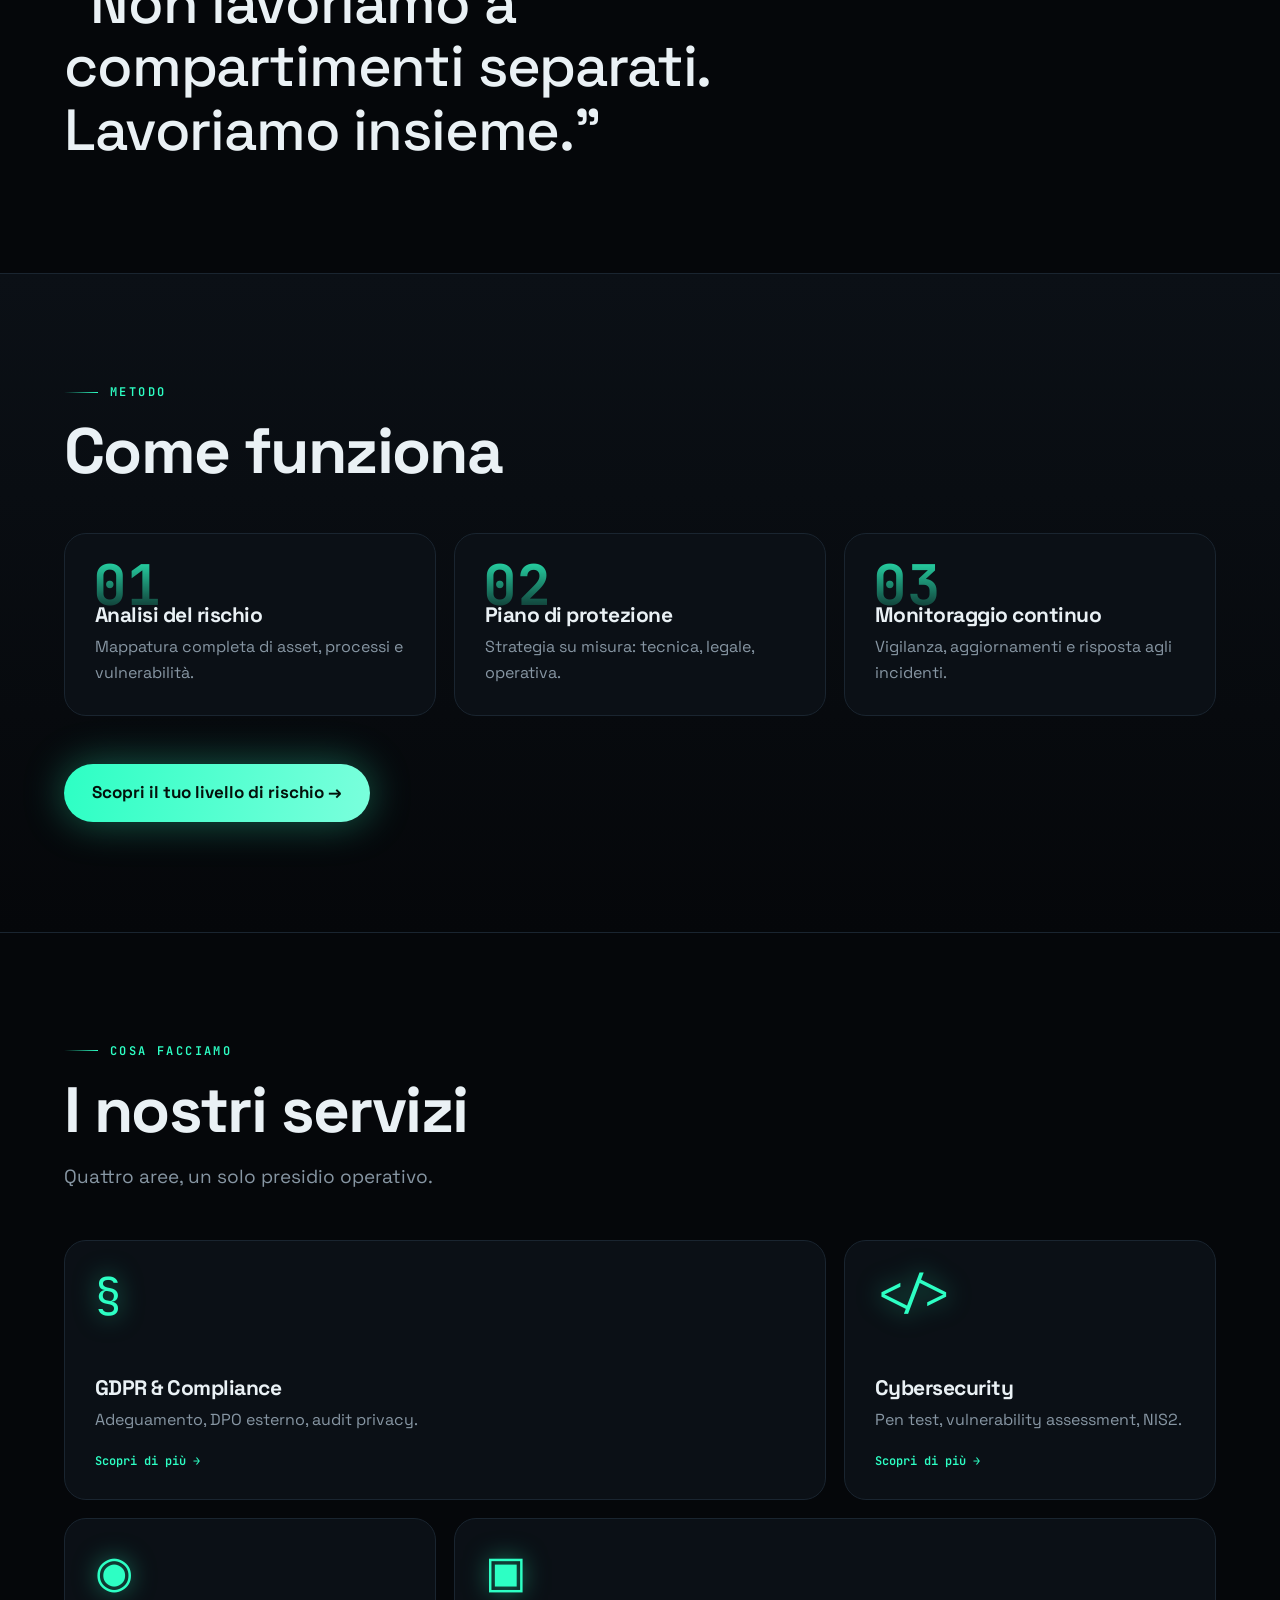
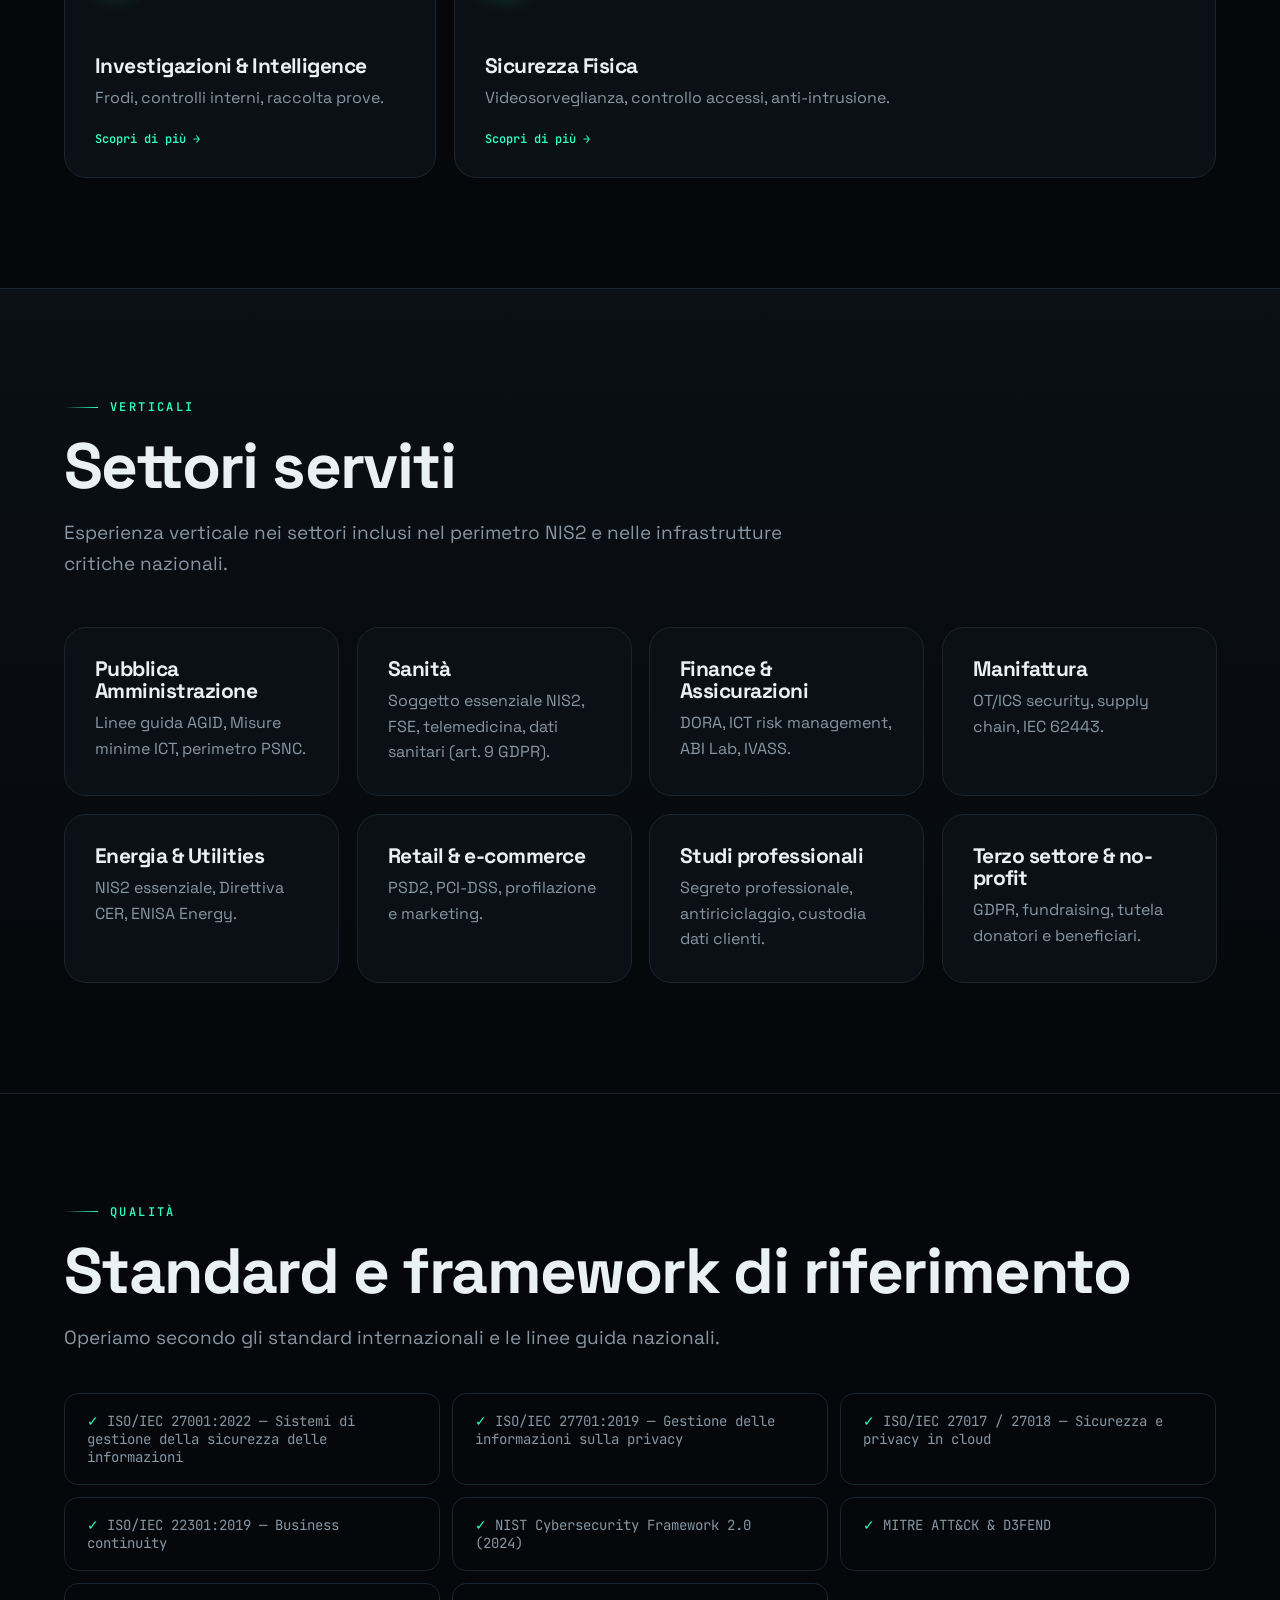
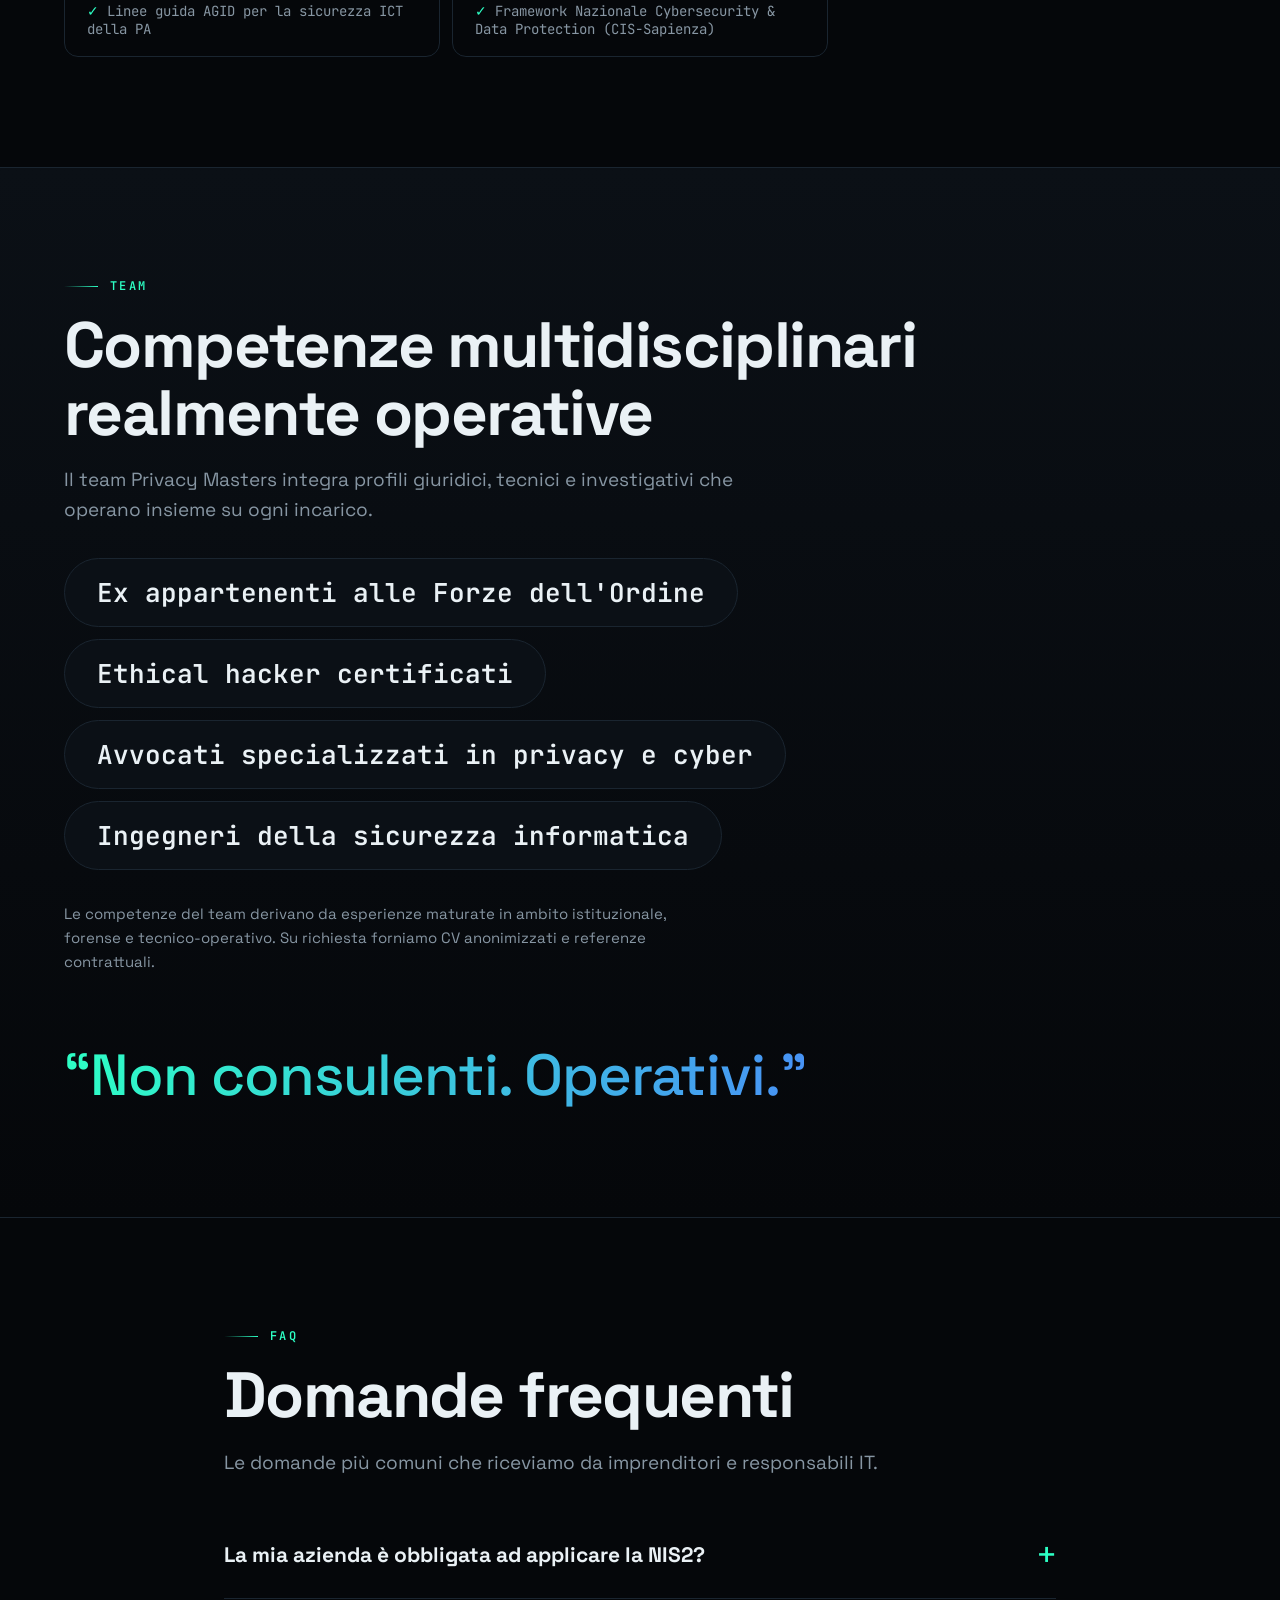
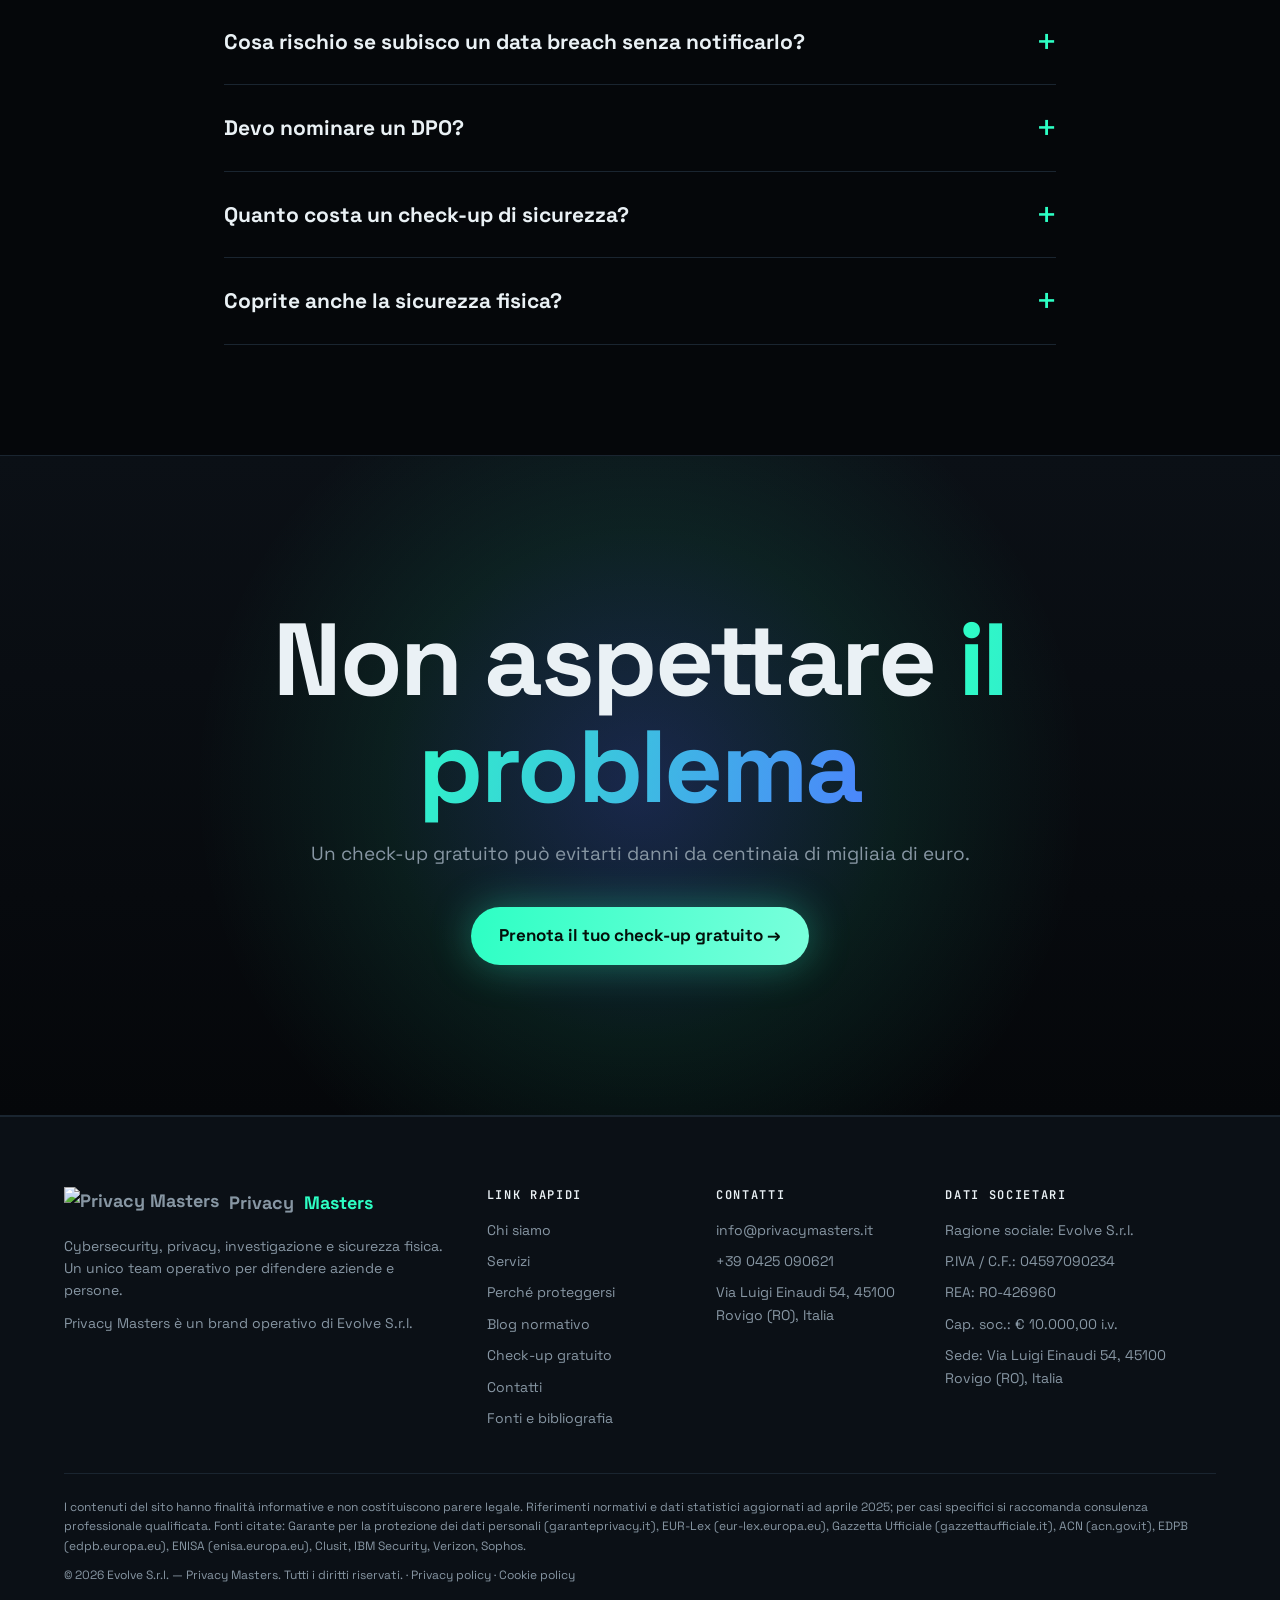
==== commit a0a1dd8a: "Design v2" ====
--- a/index.html
+++ b/index.html
@@ -1,229 +1,26 @@
-<!DOCTYPE html>
-<html lang="it">
-<head>
-<meta charset="utf-8">
-<meta name="viewport" content="width=device-width, initial-scale=1, viewport-fit=cover">
-<title>Privacy Masters — Cybersecurity, GDPR, NIS2 | Rovigo, Veneto</title>
-<meta name="description" content="Privacy Masters (Evolve S.r.l., Rovigo): cybersecurity, GDPR, NIS2, DORA, investigazioni e sicurezza fisica. Check-up gratuito in 48h.">
-<meta name="theme-color" content="#06080b">
-<link rel="canonical" href="https://privacymasters.it">
-<meta property="og:title" content="Privacy Masters — Cybersecurity, GDPR, NIS2 | Rovigo, Veneto">
-<meta property="og:image" content="https://privacymasters.it/assets/og-default-CoI7npWa.jpg">
-<link rel="preconnect" href="https://fonts.googleapis.com"><link rel="preconnect" href="https://fonts.gstatic.com" crossorigin>
-<link href="https://fonts.googleapis.com/css2?family=Space+Grotesk:wght@400;500;700&family=JetBrains+Mono:wght@400;600&display=swap" rel="stylesheet">
-<style>
-:root{--bg:#06080b;--bg2:#0d1217;--fg:#e8eef2;--mut:#8a98a4;--line:#1c2630;--ac:#2dffc4;--ac2:#4d7cff;--r:18px;
---sans:"Space Grotesk",system-ui,sans-serif;--mono:"JetBrains Mono",ui-monospace,monospace}
-@media (prefers-color-scheme:light){:root:not([data-theme=dark]){--bg:#f4f7f9;--bg2:#fff;--fg:#0a1218;--mut:#53626e;--line:#d5dee5;--ac:#007a5a;--ac2:#2147d6}}
-*{box-sizing:border-box;margin:0}
-html{scroll-behavior:smooth;scroll-padding-top:80px}
-body{background:var(--bg);color:var(--fg);font:400 17px/1.6 var(--sans);overflow-x:hidden;padding:env(safe-area-inset-top) 0 env(safe-area-inset-bottom)}
-body::before{content:"";position:fixed;inset:0;z-index:-1;background:
-radial-gradient(60vw 40vw at 80% -10%,color-mix(in srgb,var(--ac) 14%,transparent),transparent),
-radial-gradient(50vw 40vw at -10% 30%,color-mix(in srgb,var(--ac2) 14%,transparent),transparent),
-linear-gradient(var(--line) 1px,transparent 1px) 0 0/56px 56px,linear-gradient(90deg,var(--line) 1px,transparent 1px) 0 0/56px 56px;
--webkit-mask:linear-gradient(#000 40%,transparent);mask:linear-gradient(#000 40%,transparent);opacity:.7}
-a{color:inherit;text-decoration:none}
-.w{max-width:1160px;margin:auto;padding:0 24px}
-section{padding:96px 0}
-.eye{font:600 12px var(--mono);letter-spacing:.18em;text-transform:uppercase;color:var(--ac);display:flex;gap:10px;align-items:center;margin-bottom:16px}
-.eye::before{content:"";width:28px;height:1px;background:var(--ac)}
-h1,h2,h3{line-height:1.08;letter-spacing:-.02em}
-h2{font-size:clamp(30px,4.4vw,52px);margin-bottom:16px}
-h3{font-size:20px;margin-bottom:8px}
-.lead{color:var(--mut);max-width:60ch;font-size:19px}
-.btn{display:inline-flex;gap:10px;align-items:center;padding:14px 24px;border-radius:99px;font-weight:700;border:1px solid var(--line);transition:.25s}
-.btn.p{background:var(--ac);color:#04110c;border-color:var(--ac);box-shadow:0 0 32px color-mix(in srgb,var(--ac) 40%,transparent)}
-.btn:hover{transform:translateY(-2px);border-color:var(--ac)}
-header{position:sticky;top:0;z-index:50;padding-top:env(safe-area-inset-top);backdrop-filter:blur(14px);background:color-mix(in srgb,var(--bg) 72%,transparent);border-bottom:1px solid var(--line)}
-nav{display:flex;align-items:center;gap:28px;height:68px}
-.logo{display:flex;align-items:center;gap:10px;font-weight:700;margin-right:auto}
-.logo img{height:34px;width:auto}
-nav .l{display:flex;gap:24px;font-size:15px;color:var(--mut)}
-nav .l a:hover{color:var(--fg)}
-nav .btn{padding:9px 18px;font-size:14px}
-@media(max-width:900px){nav .l{display:none}}
-.hero{padding:120px 0 80px}
-.hero h1{font-size:clamp(46px,9vw,118px);font-weight:700;margin:6px 0 28px}
-.hero h1 span{background:linear-gradient(100deg,var(--ac),var(--ac2));-webkit-background-clip:text;background-clip:text;color:transparent}
-.cta{display:flex;flex-wrap:wrap;gap:14px;margin-top:36px}
-.kpis{display:grid;grid-template-columns:repeat(4,1fr);gap:1px;background:var(--line);border:1px solid var(--line);border-radius:var(--r);overflow:hidden;margin-top:72px}
-.kpis div{background:var(--bg2);padding:26px}
-.kpis b{display:block;font:600 clamp(30px,4vw,48px) var(--mono);color:var(--ac)}
-.kpis small{color:var(--mut)}
-@media(max-width:700px){.kpis{grid-template-columns:1fr 1fr}}
-.grid{display:grid;gap:18px;grid-template-columns:repeat(auto-fit,minmax(250px,1fr));margin-top:44px}
-.card{background:var(--bg2);border:1px solid var(--line);border-radius:var(--r);padding:28px;position:relative;overflow:hidden;transition:.3s}
-.card:hover{border-color:var(--ac);transform:translateY(-4px)}
-.card p{color:var(--mut);font-size:16px}
-.num{font:600 clamp(38px,5vw,58px) var(--mono);color:var(--ac);line-height:1;margin-bottom:12px}
-.src{font:400 12px var(--mono);color:var(--mut);margin-top:14px;display:block;border-top:1px dashed var(--line);padding-top:10px}
-.quote{font-size:clamp(24px,3.6vw,42px);font-weight:500;line-height:1.2;letter-spacing:-.01em;margin:64px 0 0;padding-left:24px;border-left:3px solid var(--ac);max-width:20ch}
-.pill{display:flex;flex-wrap:wrap;gap:10px;margin:28px 0}
-.pill span{padding:9px 18px;border:1px solid var(--line);border-radius:99px;font:600 13px var(--mono);background:var(--bg2)}
-.pill span:nth-child(odd){border-color:var(--ac);color:var(--ac)}
-.steps{counter-reset:s;display:grid;gap:18px;grid-template-columns:repeat(auto-fit,minmax(260px,1fr));margin:44px 0}
-.steps .card::before{content:"0" counter(s);counter-increment:s;font:600 64px var(--mono);color:color-mix(in srgb,var(--ac) 28%,transparent);position:absolute;right:20px;top:6px}
-.svc a{display:block;min-height:200px}
-.svc a b{display:block;font:600 12px var(--mono);color:var(--ac);margin-top:18px}
-.sec{background:var(--bg2);border-block:1px solid var(--line)}
-.list{display:grid;gap:10px;grid-template-columns:repeat(auto-fit,minmax(340px,1fr));margin-top:36px;list-style:none;padding:0}
-.list li{padding:14px 18px;border:1px solid var(--line);border-radius:12px;font:400 14px var(--mono);color:var(--mut)}
-.list li::before{content:"✓ ";color:var(--ac)}
-@media(max-width:420px){.list{grid-template-columns:1fr}}
-details{border-bottom:1px solid var(--line);padding:22px 0}
-summary{cursor:pointer;font-weight:700;font-size:19px;list-style:none;display:flex;justify-content:space-between;gap:20px}
-summary::after{content:"+";color:var(--ac);font:400 28px/1 var(--mono);transition:.3s}
-details[open] summary::after{transform:rotate(45deg)}
-details p{color:var(--mut);margin-top:14px;max-width:75ch}
-.final{text-align:center;padding:120px 0}
-.final h2{font-size:clamp(36px,6vw,76px)}
-.final .lead{margin:0 auto 32px}
-footer{border-top:1px solid var(--line);padding:64px 0 40px;font-size:14px;color:var(--mut)}
-.fg{display:grid;gap:36px;grid-template-columns:2fr 1fr 1fr 1.4fr}
-@media(max-width:800px){.fg{grid-template-columns:1fr 1fr}}
-footer h4{color:var(--fg);font:600 12px var(--mono);letter-spacing:.14em;text-transform:uppercase;margin-bottom:14px}
-footer ul{list-style:none;padding:0;display:grid;gap:8px}
-footer a:hover{color:var(--ac)}
-.legal{margin-top:40px;font-size:12px;border-top:1px solid var(--line);padding-top:24px}
-.legal p+p{margin-top:10px}
-.rv{opacity:0;transform:translateY(24px);transition:.8s cubic-bezier(.2,.7,.2,1)}
-.rv.in{opacity:1;transform:none}
-@media(prefers-reduced-motion:reduce){.rv{opacity:1;transform:none;transition:none}html{scroll-behavior:auto}}
-</style>
-</head>
-<body>
-<a href="#main" style="position:absolute;left:-999px">Vai al contenuto</a>
-<header><div class="w"><nav>
-<a class="logo" href="#"><img src="https://privacymasters.it/assets/logo-BgtPAKuu.png" alt="Privacy Masters">Privacy<span style="color:var(--ac)">Masters</span></a>
-<div class="l"><a href="#">Home</a><a href="https://privacymasters.it/chi-siamo">Chi siamo</a><a href="#servizi">Servizi</a><a href="https://privacymasters.it/perche-proteggersi">Perché proteggersi</a><a href="https://privacymasters.it/blog">Blog normativo</a><a href="https://privacymasters.it/contatti">Contatti</a></div>
-<a class="btn p" href="https://privacymasters.it/check-up">Check-up gratuito</a>
-</nav></div></header>
-
-<main id="main">
-<section class="hero"><div class="w">
-<div class="eye">Difesa integrata 360°</div>
-<h1>Protezione totale.<br><span>Zero compromessi.</span></h1>
-<p class="lead">Cybersecurity, privacy, investigazione e sicurezza fisica. Un unico team operativo — avvocati, ethical hacker, investigatori e ingegneri — per difendere aziende e persone in conformità a GDPR, NIS2, DORA e AI Act.</p>
-<div class="cta"><a class="btn p" href="https://privacymasters.it/check-up">Richiedi check-up gratuito →</a><a class="btn" href="https://privacymasters.it/contatti">Parla con un esperto</a></div>
-<div class="kpis"><div><b>4</b><small>Aree integrate</small></div><div><b>12+</b><small>Normative coperte</small></div><div><b>24/7</b><small>Incident response</small></div><div><b>48h</b><small>Risposta check-up</small></div></div>
-</div></section>
-
-<section class="sec"><div class="w rv">
-<div class="eye">Dati 2024</div><h2>I numeri della cybersicurezza in Italia</h2>
-<p class="lead">Dati ufficiali aggregati da Clusit, ACN, Garante Privacy, IBM e Verizon — fonti aprile 2025.</p>
-<div class="grid">
-<div class="card"><div class="num">+65%</div><h3>Crescita attacchi gravi in Italia (2019→2024)</h3><span class="src">Clusit – Rapporto 2025</span></div>
-<div class="card"><div class="num">4,88M $</div><h3>Costo medio globale di un data breach nel 2024</h3><span class="src">IBM Cost of a Data Breach 2024</span></div>
-<div class="card"><div class="num">68%</div><h3>Violazioni che coinvolgono il fattore umano</h3><span class="src">Verizon DBIR 2024</span></div>
-<div class="card"><div class="num">194 gg</div><h3>Tempo medio per identificare una violazione</h3><span class="src">IBM Cost of a Data Breach 2024</span></div>
-</div></div></section>
-
-<section><div class="w rv">
-<div class="eye">Realtà</div><h2>Le minacce sono reali</h2>
-<p class="lead">I dati ufficiali 2024-2025 fotografano una situazione critica per le imprese italiane.</p>
-<div class="grid">
-<div class="card"><h3>Ransomware</h3><p>L'Italia è tra i 5 Paesi al mondo più colpiti. +37% di attacchi ransomware solo nel 2024 secondo Clusit.</p><span class="src">Clusit – Rapporto 2025</span></div>
-<div class="card"><h3>Violazioni GDPR</h3><p>1.731 data breach notificati al Garante Privacy nel 2023 (Relazione annuale 2024). Trend in costante crescita.</p><span class="src">Garante Privacy – Relazione 2024</span></div>
-<div class="card"><h3>Phishing &amp; social engineering</h3><p>Tecnica utilizzata nel 81% degli attacchi che sfruttano credenziali rubate (DBIR 2024).</p><span class="src">Verizon DBIR 2024</span></div>
-<div class="card"><h3>Furto credenziali</h3><p>Il 68% delle violazioni coinvolge un fattore umano non malintenzionato. MFA ancora mancante nel 40% delle PMI.</p><span class="src">Verizon DBIR 2024</span></div>
-</div>
-<p class="quote">“Il problema non è se succederà. Ma quando.”</p>
-</div></section>
-
-<section class="sec"><div class="w rv">
-<div class="eye">Soluzione</div><h2>Una difesa completa</h2>
-<p class="lead">Privacy Masters unisce competenze:</p>
-<div class="pill"><span>Cybersecurity</span><span>Legali</span><span>Investigative</span><span>Tecniche</span></div>
-<p class="quote">“Non lavoriamo a compartimenti separati. Lavoriamo insieme.”</p>
-</div></section>
-
-<section><div class="w rv">
-<div class="eye">Metodo</div><h2>Come funziona</h2>
-<div class="steps">
-<div class="card"><h3>Analisi del rischio</h3><p>Mappatura completa di asset, processi e vulnerabilità.</p></div>
-<div class="card"><h3>Piano di protezione</h3><p>Strategia su misura: tecnica, legale, operativa.</p></div>
-<div class="card"><h3>Monitoraggio continuo</h3><p>Vigilanza, aggiornamenti e risposta agli incidenti.</p></div>
-</div>
-<a class="btn p" href="https://privacymasters.it/check-up">Scopri il tuo livello di rischio →</a>
-</div></section>
-
-<section class="sec" id="servizi"><div class="w rv">
-<div class="eye">Cosa facciamo</div><h2>I nostri servizi</h2><p class="lead">Quattro aree, un solo presidio operativo.</p>
-<div class="grid svc">
-<div class="card"><a href="https://privacymasters.it/servizi"><h3>GDPR &amp; Compliance</h3><p>Adeguamento, DPO esterno, audit privacy.</p><b>Scopri di più →</b></a></div>
-<div class="card"><a href="https://privacymasters.it/servizi"><h3>Cybersecurity</h3><p>Pen test, vulnerability assessment, NIS2.</p><b>Scopri di più →</b></a></div>
-<div class="card"><a href="https://privacymasters.it/servizi"><h3>Investigazioni &amp; Intelligence</h3><p>Frodi, controlli interni, raccolta prove.</p><b>Scopri di più →</b></a></div>
-<div class="card"><a href="https://privacymasters.it/servizi"><h3>Sicurezza Fisica</h3><p>Videosorveglianza, controllo accessi, anti-intrusione.</p><b>Scopri di più →</b></a></div>
-</div></div></section>
-
-<section><div class="w rv">
-<div class="eye">Verticali</div><h2>Settori serviti</h2>
-<p class="lead">Esperienza verticale nei settori inclusi nel perimetro NIS2 e nelle infrastrutture critiche nazionali.</p>
-<div class="grid">
-<div class="card"><h3>Pubblica Amministrazione</h3><p>Linee guida AGID, Misure minime ICT, perimetro PSNC.</p></div>
-<div class="card"><h3>Sanità</h3><p>Soggetto essenziale NIS2, FSE, telemedicina, dati sanitari (art. 9 GDPR).</p></div>
-<div class="card"><h3>Finance &amp; Assicurazioni</h3><p>DORA, ICT risk management, ABI Lab, IVASS.</p></div>
-<div class="card"><h3>Manifattura</h3><p>OT/ICS security, supply chain, IEC 62443.</p></div>
-<div class="card"><h3>Energia &amp; Utilities</h3><p>NIS2 essenziale, Direttiva CER, ENISA Energy.</p></div>
-<div class="card"><h3>Retail &amp; e-commerce</h3><p>PSD2, PCI-DSS, profilazione e marketing.</p></div>
-<div class="card"><h3>Studi professionali</h3><p>Segreto professionale, antiriciclaggio, custodia dati clienti.</p></div>
-<div class="card"><h3>Terzo settore &amp; no-profit</h3><p>GDPR, fundraising, tutela donatori e beneficiari.</p></div>
-</div></div></section>
-
-<section class="sec"><div class="w rv">
-<div class="eye">Qualità</div><h2>Standard e framework di riferimento</h2>
-<p class="lead">Operiamo secondo gli standard internazionali e le linee guida nazionali.</p>
-<ul class="list">
-<li>ISO/IEC 27001:2022 — Sistemi di gestione della sicurezza delle informazioni</li>
-<li>ISO/IEC 27701:2019 — Gestione delle informazioni sulla privacy</li>
-<li>ISO/IEC 27017 / 27018 — Sicurezza e privacy in cloud</li>
-<li>ISO/IEC 22301:2019 — Business continuity</li>
-<li>NIST Cybersecurity Framework 2.0 (2024)</li>
-<li>MITRE ATT&amp;CK &amp; D3FEND</li>
-<li>Linee guida AGID per la sicurezza ICT della PA</li>
-<li>Framework Nazionale Cybersecurity &amp; Data Protection (CIS-Sapienza)</li>
-</ul></div></section>
-
-<section><div class="w rv">
-<div class="eye">Team</div><h2>Competenze multidisciplinari realmente operative</h2>
-<p class="lead">Il team Privacy Masters integra profili giuridici, tecnici e investigativi che operano insieme su ogni incarico.</p>
-<div class="pill"><span>Ex appartenenti alle Forze dell'Ordine</span><span>Ethical hacker certificati</span><span>Avvocati specializzati in privacy e cyber</span><span>Ingegneri della sicurezza informatica</span></div>
-<p class="lead" style="font-size:15px">Le competenze del team derivano da esperienze maturate in ambito istituzionale, forense e tecnico-operativo. Su richiesta forniamo CV anonimizzati e referenze contrattuali.</p>
-<p class="quote">“Non consulenti. Operativi.”</p>
-</div></section>
-
-<section class="sec"><div class="w rv" style="max-width:860px">
-<div class="eye">FAQ</div><h2>Domande frequenti</h2>
-<p class="lead" style="margin-bottom:32px">Le domande più comuni che riceviamo da imprenditori e responsabili IT.</p>
-<details><summary>La mia azienda è obbligata ad applicare la NIS2?</summary><p>Dipende dal settore (18 settori inclusi: energia, sanità, trasporti, banche, infrastrutture digitali, PA, alimentare, manifattura critica…) e dalla dimensione (≥50 dipendenti o ≥10 mln € di fatturato). Il D.Lgs. 138/2024 e le determinazioni ACN del 2024 definiscono il perimetro. Verifichiamo gratuitamente la tua posizione.</p></details>
-<details><summary>Cosa rischio se subisco un data breach senza notificarlo?</summary><p>Sanzione fino a 10 milioni € o 2% del fatturato annuo mondiale (art. 83 par. 4 GDPR), oltre a possibili profili penali e responsabilità del management ex D.Lgs. 231/2001 (art. 24-bis, reati informatici).</p></details>
-<details><summary>Devo nominare un DPO?</summary><p>L'art. 37 GDPR lo richiede per: 1) autorità o organismi pubblici, 2) attività principali che richiedono monitoraggio sistematico su larga scala, 3) trattamento su larga scala di dati particolari (art. 9) o giudiziari (art. 10). Forniamo DPO esterno qualificato.</p></details>
-<details><summary>Quanto costa un check-up di sicurezza?</summary><p>Il primo check-up è gratuito e dura 48 ore lavorative. Riceverai un report con priorità di intervento, stima dei rischi e roadmap di adeguamento. Nessun obbligo successivo.</p></details>
-<details><summary>Coprite anche la sicurezza fisica?</summary><p>Sì. Videosorveglianza conforme al Provvedimento Garante 8/4/2010 e linee guida EDPB 3/2019, controllo accessi nel rispetto dell'art. 4 dello Statuto dei Lavoratori, sistemi anti-intrusione CEI EN 50131, valutazione rischi D.Lgs. 81/2008.</p></details>
-</div></section>
-
-<section class="final"><div class="w rv">
-<h2>Non aspettare il problema</h2>
-<p class="lead">Un check-up gratuito può evitarti danni da centinaia di migliaia di euro.</p>
-<a class="btn p" href="https://privacymasters.it/check-up">Prenota il tuo check-up gratuito →</a>
-</div></section>
-</main>
-
-<footer><div class="w">
-<div class="fg">
-<div><a class="logo" href="#" style="margin-bottom:14px"><img src="https://privacymasters.it/assets/logo-BgtPAKuu.png" alt="Privacy Masters">Privacy<span style="color:var(--ac)">Masters</span></a>
-<p>Cybersecurity, privacy, investigazione e sicurezza fisica. Un unico team operativo per difendere aziende e persone.</p><p style="margin-top:10px">Privacy Masters è un brand operativo di Evolve S.r.l.</p></div>
-<div><h4>Link rapidi</h4><ul><li><a href="https://privacymasters.it/chi-siamo">Chi siamo</a></li><li><a href="https://privacymasters.it/servizi">Servizi</a></li><li><a href="https://privacymasters.it/perche-proteggersi">Perché proteggersi</a></li><li><a href="https://privacymasters.it/blog">Blog normativo</a></li><li><a href="https://privacymasters.it/check-up">Check-up gratuito</a></li><li><a href="https://privacymasters.it/contatti">Contatti</a></li><li><a href="https://privacymasters.it/fonti">Fonti e bibliografia</a></li></ul></div>
-<div><h4>Contatti</h4><ul><li><a href="mailto:info@privacymasters.it">info@privacymasters.it</a></li><li><a href="tel:+390425090621">+39 0425 090621</a></li><li>Via Luigi Einaudi 54, 45100 Rovigo (RO), Italia</li></ul></div>
-<div><h4>Dati societari</h4><ul><li>Ragione sociale: Evolve S.r.l.</li><li>P.IVA / C.F.: 04597090234</li><li>REA: RO-426960</li><li>Cap. soc.: € 10.000,00 i.v.</li><li>Sede: Via Luigi Einaudi 54, 45100 Rovigo (RO), Italia</li></ul></div>
-</div>
-<div class="legal"><p>I contenuti del sito hanno finalità informative e non costituiscono parere legale. Riferimenti normativi e dati statistici aggiornati ad aprile 2025; per casi specifici si raccomanda consulenza professionale qualificata. Fonti citate: Garante per la protezione dei dati personali (garanteprivacy.it), EUR-Lex (eur-lex.europa.eu), Gazzetta Ufficiale (gazzettaufficiale.it), ACN (acn.gov.it), EDPB (edpb.europa.eu), ENISA (enisa.europa.eu), Clusit, IBM Security, Verizon, Sophos.</p>
-<p>© 2026 Evolve S.r.l. — Privacy Masters. Tutti i diritti riservati. · <a href="https://privacymasters.it/privacy-policy">Privacy policy</a> · <a href="https://privacymasters.it/cookie-policy">Cookie policy</a></p></div>
-</div></footer>
-<script>
-const io=new IntersectionObserver(e=>e.forEach(x=>{if(x.isIntersecting){x.target.classList.add('in');io.unobserve(x.target)}}),{threshold:.08});
-document.querySelectorAll('.rv').forEach(n=>io.observe(n));
-</script>
-</body>
-</html>
+<!DOCTYPE html><html lang="it"><head><meta charset="utf-8"><meta name="viewport" content="width=device-width, initial-scale=1, viewport-fit=cover"><title>Privacy Masters — Cybersecurity, GDPR, NIS2 | Rovigo, Veneto</title><meta name="description" content="Privacy Masters (Evolve S.r.l., Rovigo): cybersecurity, GDPR, NIS2, DORA, investigazioni e sicurezza fisica. Check-up gratuito in 48h."><meta name="theme-color" content="#05070a"><link rel="canonical" href="https://privacymasters.it"><meta property="og:title" content="Privacy Masters — Cybersecurity, GDPR, NIS2 | Rovigo, Veneto"><meta property="og:image" content="https://privacymasters.it/assets/og-default-CoI7npWa.jpg"><link rel="preconnect" href="https://fonts.googleapis.com"><link rel="preconnect" href="https://fonts.gstatic.com" crossorigin><link href="https://fonts.googleapis.com/css2?family=Space+Grotesk:wght@400;500;700&family=JetBrains+Mono:wght@400;600&display=swap" rel="stylesheet"><style> :root{--bg:#05070a;--bg2:#0b1016;--fg:#eaf1f5;--mut:#8796a3;--line:#1a2530;--a:#2dffc4;--b:#4d7cff;--c:#b86bff;--r:22px;--sans:"Space Grotesk",system-ui,sans-serif;--mono:"JetBrains Mono",ui-monospace,monospace}*{box-sizing:border-box;margin:0}html{scroll-behavior:smooth;scroll-padding-top:80px;background:var(--bg)}body{color:var(--fg);font:400 17px/1.6 var(--sans);overflow-x:hidden;padding:env(safe-area-inset-top) 0 env(safe-area-inset-bottom);background:var(--bg)}a{color:inherit;text-decoration:none}::selection{background:var(--a);color:#000}.w{max-width:1200px;margin:auto;padding:0 24px;position:relative}section{padding:110px 0;position:relative}#bar{position:fixed;top:0;left:0;height:3px;width:0;background:linear-gradient(90deg,var(--a),var(--b),var(--c));z-index:99;box-shadow:0 0 14px var(--a)}#glow{position:fixed;width:520px;height:520px;border-radius:50%;pointer-events:none;z-index:0;background:radial-gradient(circle,rgba(45,255,196,.10),transparent 65%);transform:translate(-50%,-50%);left:50%;top:30%}.eye{font:600 12px var(--mono);letter-spacing:.2em;text-transform:uppercase;color:var(--a);display:flex;gap:12px;align-items:center;margin-bottom:18px}.eye::before{content:"";width:34px;height:1px;background:linear-gradient(90deg,transparent,var(--a))}h1,h2,h3{line-height:1.05;letter-spacing:-.025em}h2{font-size:clamp(34px,5vw,64px);margin-bottom:18px;font-weight:700}h3{font-size:21px;margin-bottom:8px}.lead{color:var(--mut);max-width:62ch;font-size:19px}.g{background:linear-gradient(100deg,var(--a),var(--b) 55%,var(--c));-webkit-background-clip:text;background-clip:text;color:transparent;background-size:200% auto;animation:sh 6s linear infinite}@keyframes sh{to{background-position:200% center}}.btn{display:inline-flex;gap:10px;align-items:center;padding:15px 28px;border-radius:99px;font-weight:700;border:1px solid var(--line);transition:.3s;position:relative;overflow:hidden}.btn.p{background:linear-gradient(100deg,var(--a),#7affdc);color:#03110b;border:0;box-shadow:0 0 40px rgba(45,255,196,.35)}.btn.p:hover{box-shadow:0 0 70px rgba(45,255,196,.6);transform:translateY(-3px) scale(1.03)}.btn:not(.p):hover{border-color:var(--a);background:rgba(45,255,196,.06)}header{position:sticky;top:0;z-index:50;padding-top:env(safe-area-inset-top);backdrop-filter:blur(18px) saturate(1.4);background:rgba(5,7,10,.65);border-bottom:1px solid var(--line)}nav{display:flex;align-items:center;gap:28px;height:70px}.logo{display:flex;align-items:center;gap:10px;font-weight:700;margin-right:auto;font-size:18px}.logo img{height:34px;width:auto}nav .l{display:flex;gap:26px;font-size:15px;color:var(--mut)}nav .l a{position:relative;transition:.2s}nav .l a:hover{color:var(--fg)}nav .l a::after{content:"";position:absolute;left:0;bottom:-6px;height:2px;width:0;background:var(--a);transition:.3s}nav .l a:hover::after{width:100%}nav .btn{padding:10px 20px;font-size:14px}@media(max-width:960px){nav .l{display:none}}.hero{min-height:calc(100vh - 70px);display:flex;align-items:center;padding:80px 0 60px;overflow:hidden}#cv{position:absolute;inset:0;width:100%;height:100%}.hero .w{z-index:2}.hero h1{font-size:clamp(50px,10.5vw,138px);font-weight:700;margin:6px 0 30px;letter-spacing:-.04em}.cta{display:flex;flex-wrap:wrap;gap:14px;margin-top:38px}.kpis{display:grid;grid-template-columns:repeat(4,1fr);gap:14px;margin-top:70px}.kpis div{background:rgba(11,16,22,.7);backdrop-filter:blur(10px);border:1px solid var(--line);border-radius:var(--r);padding:24px}.kpis b{display:block;font:600 clamp(32px,4.4vw,56px)/1 var(--mono);color:var(--a);text-shadow:0 0 30px rgba(45,255,196,.4)}.kpis small{color:var(--mut)}@media(max-width:700px){.kpis{grid-template-columns:1fr 1fr}}.mq{border-block:1px solid var(--line);background:var(--bg2);overflow:hidden;padding:20px 0;white-space:nowrap}.mq div{display:inline-flex;gap:56px;animation:mq 34s linear infinite;font:600 clamp(20px,3vw,34px) var(--mono);color:transparent;-webkit-text-stroke:1px var(--mut)}.mq span:nth-child(3n){color:var(--a);-webkit-text-stroke:0}@keyframes mq{to{transform:translateX(-50%)}}.grid{display:grid;gap:18px;grid-template-columns:repeat(auto-fit,minmax(260px,1fr));margin-top:48px}.card{--mx:50%;--my:50%;background:var(--bg2);border:1px solid var(--line);border-radius:var(--r);padding:30px;position:relative;overflow:hidden;transition:transform .25s,border-color .3s;transform-style:preserve-3d;will-change:transform}.card::before{content:"";position:absolute;inset:0;background:radial-gradient(380px circle at var(--mx) var(--my),rgba(45,255,196,.16),transparent 60%);opacity:0;transition:.3s;pointer-events:none}.card:hover{border-color:rgba(45,255,196,.5)}.card:hover::before{opacity:1}.card p{color:var(--mut);font-size:16px}.num{font:600 clamp(42px,5.4vw,66px)/1 var(--mono);margin-bottom:14px}.src{font:400 12px var(--mono);color:var(--mut);margin-top:16px;display:block;border-top:1px dashed var(--line);padding-top:12px}.quote{font-size:clamp(28px,4.6vw,58px);font-weight:500;line-height:1.1;letter-spacing:-.02em;margin:70px 0 0;max-width:22ch}.pill{display:flex;flex-wrap:wrap;gap:12px;margin:32px 0}.pill span{padding:12px 24px;border:1px solid var(--line);border-radius:99px;font:600 14px var(--mono);background:var(--bg2);transition:.3s}.pill span:hover{border-color:var(--a);color:var(--a);transform:translateY(-4px);box-shadow:0 10px 30px rgba(45,255,196,.15)}.big .pill span{font-size:clamp(16px,2.2vw,26px);padding:16px 32px}.sec{background:linear-gradient(180deg,var(--bg2),var(--bg));border-block:1px solid var(--line)}.steps{counter-reset:s;display:grid;gap:18px;grid-template-columns:repeat(auto-fit,minmax(270px,1fr));margin:48px 0}.steps .card{padding-top:70px}.steps .card::after{content:"0" counter(s);counter-increment:s;position:absolute;left:28px;top:14px;font:700 56px var(--mono);background:linear-gradient(var(--a),transparent);-webkit-background-clip:text;background-clip:text;color:transparent}.bento{display:grid;gap:18px;grid-template-columns:repeat(6,1fr);margin-top:48px}.bento .card{grid-column:span 3;min-height:260px;display:flex;flex-direction:column}.bento .card:first-child{grid-column:span 4}.bento .card:nth-child(2){grid-column:span 2}.bento .card:nth-child(3){grid-column:span 2}.bento .card:nth-child(4){grid-column:span 4}.bento i{font:normal 44px/1 var(--mono);color:var(--a);margin-bottom:auto;padding-bottom:30px;text-shadow:0 0 24px rgba(45,255,196,.5)}.bento b{font:600 12px var(--mono);color:var(--a);margin-top:20px}@media(max-width:800px){.bento{grid-template-columns:1fr}.bento .card,.bento .card:nth-child(n){grid-column:auto}}.list{display:grid;gap:12px;grid-template-columns:repeat(auto-fit,minmax(min(100%,340px),1fr));margin-top:40px;list-style:none;padding:0}.list li{padding:18px 22px;border:1px solid var(--line);border-radius:14px;font:400 14px var(--mono);color:var(--mut);background:var(--bg);transition:.3s}.list li:hover{border-color:var(--a);color:var(--fg);transform:translateX(6px)}.list li::before{content:"✓ ";color:var(--a)}details{border-bottom:1px solid var(--line);padding:26px 0}summary{cursor:pointer;font-weight:700;font-size:21px;list-style:none;display:flex;justify-content:space-between;gap:20px;transition:.2s}summary:hover{color:var(--a)}summary::after{content:"+";color:var(--a);font:400 32px/1 var(--mono);transition:.4s}details[open] summary::after{transform:rotate(135deg)}details p{color:var(--mut);margin-top:16px;max-width:75ch}.final{text-align:center;padding:150px 0;overflow:hidden}.final::before{content:"";position:absolute;left:50%;top:50%;width:900px;height:900px;transform:translate(-50%,-50%);background:radial-gradient(circle,rgba(77,124,255,.25),rgba(45,255,196,.08) 40%,transparent 70%);animation:pl 5s ease-in-out infinite}@keyframes pl{50%{transform:translate(-50%,-50%) scale(1.15)}}.final h2{font-size:clamp(40px,8vw,104px)}.final .lead{margin:0 auto 38px}.final .w{z-index:1}footer{border-top:1px solid var(--line);padding:70px 0 40px;font-size:14px;color:var(--mut);background:var(--bg2)}.fg{display:grid;gap:36px;grid-template-columns:2fr 1fr 1fr 1.4fr}@media(max-width:800px){.fg{grid-template-columns:1fr 1fr}}footer h4{color:var(--fg);font:600 12px var(--mono);letter-spacing:.14em;text-transform:uppercase;margin-bottom:16px}footer ul{list-style:none;padding:0;display:grid;gap:9px}footer a:hover{color:var(--a)}.legal{margin-top:44px;font-size:12px;border-top:1px solid var(--line);padding-top:24px}.legal p+p{margin-top:10px}.rv{opacity:0;transform:translateY(40px);filter:blur(6px);transition:1s cubic-bezier(.2,.7,.2,1)}.rv.in{opacity:1;transform:none;filter:none}@media(prefers-reduced-motion:reduce){*{animation:none!important}.rv{opacity:1;transform:none;filter:none;transition:none}html{scroll-behavior:auto}}</style></head><body><div id="bar"></div><div id="glow"></div><a href="#main" style="position:absolute;left:-999px">Vai al contenuto</a><header><div class="w"><nav><a class="logo" href="#"><img src="https://privacymasters.it/assets/logo-BgtPAKuu.png" alt="Privacy Masters">Privacy<span style="color:var(--a)">Masters</span></a><div class="l"><a href="#">Home</a><a href="https://privacymasters.it/chi-siamo">Chi siamo</a><a href="#servizi">Servizi</a><a href="https://privacymasters.it/perche-proteggersi">Perché proteggersi</a><a href="https://privacymasters.it/blog">Blog normativo</a><a href="https://privacymasters.it/contatti">Contatti</a></div><a class="btn p" href="https://privacymasters.it/check-up">Check-up gratuito</a></nav></div></header><main id="main"><section class="hero"><canvas id="cv"></canvas><div class="w"><div class="eye">Difesa integrata 360°</div><h1>Protezione totale.<br><span class="g">Zero compromessi.</span></h1><p class="lead">Cybersecurity, privacy, investigazione e sicurezza fisica. Un unico team operativo — avvocati, ethical hacker, investigatori e ingegneri — per difendere aziende e persone in conformità a GDPR, NIS2, DORA e AI Act.</p><div class="cta"><a class="btn p" href="https://privacymasters.it/check-up">Richiedi check-up gratuito →</a><a class="btn" href="https://privacymasters.it/contatti">Parla con un esperto</a></div><div class="kpis"><div><b data-n="4">4</b><small>Aree integrate</small></div><div><b data-n="12" data-s="+">12+</b><small>Normative coperte</small></div><div><b>24/7</b><small>Incident response</small></div><div><b data-n="48" data-s="h">48h</b><small>Risposta check-up</small></div></div></div></section><div class="mq" aria-hidden="true"><div><span>GDPR</span><span>NIS2</span><span>DORA</span><span>AI Act</span><span>ISO/IEC 27001</span><span>NIST CSF 2.0</span><span>MITRE ATT&amp;CK</span><span>IEC 62443</span><span>GDPR</span><span>NIS2</span><span>DORA</span><span>AI Act</span><span>ISO/IEC 27001</span><span>NIST CSF 2.0</span><span>MITRE ATT&amp;CK</span><span>IEC 62443</span></div></div><section><div class="w rv"><div class="eye">Dati 2024</div><h2>I numeri della cybersicurezza <span class="g">in Italia</span></h2><p class="lead">Dati ufficiali aggregati da Clusit, ACN, Garante Privacy, IBM e Verizon — fonti aprile 2025.</p><div class="grid"><div class="card"><div class="num g">+65%</div><h3>Crescita attacchi gravi in Italia (2019→2024)</h3><span class="src">Clusit – Rapporto 2025</span></div><div class="card"><div class="num g">4,88M $</div><h3>Costo medio globale di un data breach nel 2024</h3><span class="src">IBM Cost of a Data Breach 2024</span></div><div class="card"><div class="num g">68%</div><h3>Violazioni che coinvolgono il fattore umano</h3><span class="src">Verizon DBIR 2024</span></div><div class="card"><div class="num g">194 gg</div><h3>Tempo medio per identificare una violazione</h3><span class="src">IBM Cost of a Data Breach 2024</span></div></div></div></section><section class="sec"><div class="w rv"><div class="eye">Realtà</div><h2>Le minacce sono reali</h2><p class="lead">I dati ufficiali 2024-2025 fotografano una situazione critica per le imprese italiane.</p><div class="grid"><div class="card"><h3>Ransomware</h3><p>L'Italia è tra i 5 Paesi al mondo più colpiti. +37% di attacchi ransomware solo nel 2024 secondo Clusit.</p><span class="src">Clusit – Rapporto 2025</span></div><div class="card"><h3>Violazioni GDPR</h3><p>1.731 data breach notificati al Garante Privacy nel 2023 (Relazione annuale 2024). Trend in costante crescita.</p><span class="src">Garante Privacy – Relazione 2024</span></div><div class="card"><h3>Phishing &amp; social engineering</h3><p>Tecnica utilizzata nel 81% degli attacchi che sfruttano credenziali rubate (DBIR 2024).</p><span class="src">Verizon DBIR 2024</span></div><div class="card"><h3>Furto credenziali</h3><p>Il 68% delle violazioni coinvolge un fattore umano non malintenzionato. MFA ancora mancante nel 40% delle PMI.</p><span class="src">Verizon DBIR 2024</span></div></div><p class="quote g">“Il problema non è se succederà. Ma quando.”</p></div></section><section class="big"><div class="w rv"><div class="eye">Soluzione</div><h2>Una difesa completa</h2><p class="lead">Privacy Masters unisce competenze:</p><div class="pill"><span>Cybersecurity</span><span>Legali</span><span>Investigative</span><span>Tecniche</span></div><p class="quote">“Non lavoriamo a compartimenti separati. Lavoriamo insieme.”</p></div></section><section class="sec"><div class="w rv"><div class="eye">Metodo</div><h2>Come funziona</h2><div class="steps"><div class="card"><h3>Analisi del rischio</h3><p>Mappatura completa di asset, processi e vulnerabilità.</p></div><div class="card"><h3>Piano di protezione</h3><p>Strategia su misura: tecnica, legale, operativa.</p></div><div class="card"><h3>Monitoraggio continuo</h3><p>Vigilanza, aggiornamenti e risposta agli incidenti.</p></div></div><a class="btn p" href="https://privacymasters.it/check-up">Scopri il tuo livello di rischio →</a></div></section><section id="servizi"><div class="w rv"><div class="eye">Cosa facciamo</div><h2>I nostri servizi</h2><p class="lead">Quattro aree, un solo presidio operativo.</p><div class="bento"><a class="card" href="https://privacymasters.it/servizi"><i>§</i><h3>GDPR &amp; Compliance</h3><p>Adeguamento, DPO esterno, audit privacy.</p><b>Scopri di più →</b></a><a class="card" href="https://privacymasters.it/servizi"><i>&lt;/&gt;</i><h3>Cybersecurity</h3><p>Pen test, vulnerability assessment, NIS2.</p><b>Scopri di più →</b></a><a class="card" href="https://privacymasters.it/servizi"><i>◉</i><h3>Investigazioni &amp; Intelligence</h3><p>Frodi, controlli interni, raccolta prove.</p><b>Scopri di più →</b></a><a class="card" href="https://privacymasters.it/servizi"><i>▣</i><h3>Sicurezza Fisica</h3><p>Videosorveglianza, controllo accessi, anti-intrusione.</p><b>Scopri di più →</b></a></div></div></section><section class="sec"><div class="w rv"><div class="eye">Verticali</div><h2>Settori serviti</h2><p class="lead">Esperienza verticale nei settori inclusi nel perimetro NIS2 e nelle infrastrutture critiche nazionali.</p><div class="grid"><div class="card"><h3>Pubblica Amministrazione</h3><p>Linee guida AGID, Misure minime ICT, perimetro PSNC.</p></div><div class="card"><h3>Sanità</h3><p>Soggetto essenziale NIS2, FSE, telemedicina, dati sanitari (art. 9 GDPR).</p></div><div class="card"><h3>Finance &amp; Assicurazioni</h3><p>DORA, ICT risk management, ABI Lab, IVASS.</p></div><div class="card"><h3>Manifattura</h3><p>OT/ICS security, supply chain, IEC 62443.</p></div><div class="card"><h3>Energia &amp; Utilities</h3><p>NIS2 essenziale, Direttiva CER, ENISA Energy.</p></div><div class="card"><h3>Retail &amp; e-commerce</h3><p>PSD2, PCI-DSS, profilazione e marketing.</p></div><div class="card"><h3>Studi professionali</h3><p>Segreto professionale, antiriciclaggio, custodia dati clienti.</p></div><div class="card"><h3>Terzo settore &amp; no-profit</h3><p>GDPR, fundraising, tutela donatori e beneficiari.</p></div></div></div></section><section><div class="w rv"><div class="eye">Qualità</div><h2>Standard e framework di riferimento</h2><p class="lead">Operiamo secondo gli standard internazionali e le linee guida nazionali.</p><ul class="list"><li>ISO/IEC 27001:2022 — Sistemi di gestione della sicurezza delle informazioni</li><li>ISO/IEC 27701:2019 — Gestione delle informazioni sulla privacy</li><li>ISO/IEC 27017 / 27018 — Sicurezza e privacy in cloud</li><li>ISO/IEC 22301:2019 — Business continuity</li><li>NIST Cybersecurity Framework 2.0 (2024)</li><li>MITRE ATT&amp;CK &amp; D3FEND</li><li>Linee guida AGID per la sicurezza ICT della PA</li><li>Framework Nazionale Cybersecurity &amp; Data Protection (CIS-Sapienza)</li></ul></div></section><section class="sec big"><div class="w rv"><div class="eye">Team</div><h2>Competenze multidisciplinari realmente operative</h2><p class="lead">Il team Privacy Masters integra profili giuridici, tecnici e investigativi che operano insieme su ogni incarico.</p><div class="pill"><span>Ex appartenenti alle Forze dell'Ordine</span><span>Ethical hacker certificati</span><span>Avvocati specializzati in privacy e cyber</span><span>Ingegneri della sicurezza informatica</span></div><p class="lead" style="font-size:15px">Le competenze del team derivano da esperienze maturate in ambito istituzionale, forense e tecnico-operativo. Su richiesta forniamo CV anonimizzati e referenze contrattuali.</p><p class="quote g">“Non consulenti. Operativi.”</p></div></section><section><div class="w rv" style="max-width:880px"><div class="eye">FAQ</div><h2>Domande frequenti</h2><p class="lead" style="margin-bottom:34px">Le domande più comuni che riceviamo da imprenditori e responsabili IT.</p><details><summary>La mia azienda è obbligata ad applicare la NIS2?</summary><p>Dipende dal settore (18 settori inclusi: energia, sanità, trasporti, banche, infrastrutture digitali, PA, alimentare, manifattura critica…) e dalla dimensione (≥50 dipendenti o ≥10 mln € di fatturato). Il D.Lgs. 138/2024 e le determinazioni ACN del 2024 definiscono il perimetro. Verifichiamo gratuitamente la tua posizione.</p></details><details><summary>Cosa rischio se subisco un data breach senza notificarlo?</summary><p>Sanzione fino a 10 milioni € o 2% del fatturato annuo mondiale (art. 83 par. 4 GDPR), oltre a possibili profili penali e responsabilità del management ex D.Lgs. 231/2001 (art. 24-bis, reati informatici).</p></details><details><summary>Devo nominare un DPO?</summary><p>L'art. 37 GDPR lo richiede per: 1) autorità o organismi pubblici, 2) attività principali che richiedono monitoraggio sistematico su larga scala, 3) trattamento su larga scala di dati particolari (art. 9) o giudiziari (art. 10). Forniamo DPO esterno qualificato.</p></details><details><summary>Quanto costa un check-up di sicurezza?</summary><p>Il primo check-up è gratuito e dura 48 ore lavorative. Riceverai un report con priorità di intervento, stima dei rischi e roadmap di adeguamento. Nessun obbligo successivo.</p></details><details><summary>Coprite anche la sicurezza fisica?</summary><p>Sì. Videosorveglianza conforme al Provvedimento Garante 8/4/2010 e linee guida EDPB 3/2019, controllo accessi nel rispetto dell'art. 4 dello Statuto dei Lavoratori, sistemi anti-intrusione CEI EN 50131, valutazione rischi D.Lgs. 81/2008.</p></details></div></section><section class="final sec"><div class="w rv"><h2>Non aspettare <span class="g">il problema</span></h2><p class="lead">Un check-up gratuito può evitarti danni da centinaia di migliaia di euro.</p><a class="btn p" href="https://privacymasters.it/check-up">Prenota il tuo check-up gratuito →</a></div></section></main><footer><div class="w"><div class="fg"><div><a class="logo" href="#" style="margin-bottom:14px"><img src="https://privacymasters.it/assets/logo-BgtPAKuu.png" alt="Privacy Masters">Privacy<span style="color:var(--a)">Masters</span></a><p>Cybersecurity, privacy, investigazione e sicurezza fisica. Un unico team operativo per difendere aziende e persone.</p><p style="margin-top:10px">Privacy Masters è un brand operativo di Evolve S.r.l.</p></div><div><h4>Link rapidi</h4><ul><li><a href="https://privacymasters.it/chi-siamo">Chi siamo</a></li><li><a href="https://privacymasters.it/servizi">Servizi</a></li><li><a href="https://privacymasters.it/perche-proteggersi">Perché proteggersi</a></li><li><a href="https://privacymasters.it/blog">Blog normativo</a></li><li><a href="https://privacymasters.it/check-up">Check-up gratuito</a></li><li><a href="https://privacymasters.it/contatti">Contatti</a></li><li><a href="https://privacymasters.it/fonti">Fonti e bibliografia</a></li></ul></div><div><h4>Contatti</h4><ul><li><a href="mailto:info@privacymasters.it">info@privacymasters.it</a></li><li><a href="tel:+390425090621">+39 0425 090621</a></li><li>Via Luigi Einaudi 54, 45100 Rovigo (RO), Italia</li></ul></div><div><h4>Dati societari</h4><ul><li>Ragione sociale: Evolve S.r.l.</li><li>P.IVA / C.F.: 04597090234</li><li>REA: RO-426960</li><li>Cap. soc.: € 10.000,00 i.v.</li><li>Sede: Via Luigi Einaudi 54, 45100 Rovigo (RO), Italia</li></ul></div></div><div class="legal"><p>I contenuti del sito hanno finalità informative e non costituiscono parere legale. Riferimenti normativi e dati statistici aggiornati ad aprile 2025; per casi specifici si raccomanda consulenza professionale qualificata. Fonti citate: Garante per la protezione dei dati personali (garanteprivacy.it), EUR-Lex (eur-lex.europa.eu), Gazzetta Ufficiale (gazzettaufficiale.it), ACN (acn.gov.it), EDPB (edpb.europa.eu), ENISA (enisa.europa.eu), Clusit, IBM Security, Verizon, Sophos.</p><p>© 2026 Evolve S.r.l. — Privacy Masters. Tutti i diritti riservati. · <a href="https://privacymasters.it/privacy-policy">Privacy policy</a> · <a href="https://privacymasters.it/cookie-policy">Cookie policy</a></p></div></div></footer><script>const $=s=>document.querySelectorAll(s),bar=document.getElementById('bar'),glow=document.getElementById('glow');
+addEventListener('scroll',()=>{bar.style.width=scrollY/(document.documentElement.scrollHeight-innerHeight)*100+'%'},{passive:true});
+const io=new IntersectionObserver(e=>e.forEach(x=>{if(x.isIntersecting){x.target.classList.add('in');io.unobserve(x.target)}}),{threshold:.06});
+$('.rv').forEach(n=>io.observe(n));
+$('[data-n]').forEach(el=>{const n=+el.dataset.n,s=el.dataset.s||'',t0=performance.now();
+(function f(t){const p=Math.min((t-t0)/1600,1);el.textContent=Math.round(n*(1-Math.pow(1-p,4)))+s;if(p<1)requestAnimationFrame(f)})(t0)});
+let mx=innerWidth/2,my=innerHeight*.3;
+addEventListener('pointermove',e=>{mx=e.clientX;my=e.clientY;glow.style.left=mx+'px';glow.style.top=my+'px'});
+$('.card').forEach(c=>{
+c.addEventListener('pointermove',e=>{const r=c.getBoundingClientRect(),x=e.clientX-r.left,y=e.clientY-r.top;
+c.style.setProperty('--mx',x+'px');c.style.setProperty('--my',y+'px');
+if(e.pointerType==='mouse')c.style.transform=`perspective(800px) rotateX(${(.5-y/r.height)*7}deg) rotateY(${(x/r.width-.5)*7}deg) translateY(-4px)`});
+c.addEventListener('pointerleave',()=>c.style.transform='')});
+const cv=document.getElementById('cv'),cx=cv.getContext('2d');let W,H,P=[];
+function rs(){const d=Math.min(devicePixelRatio||1,2);W=cv.width=cv.offsetWidth*d;H=cv.height=cv.offsetHeight*d;
+P=Array.from({length:Math.min(110,Math.floor(cv.offsetWidth/11))},()=>({x:Math.random()*W,y:Math.random()*H,vx:(Math.random()-.5)*.5*d,vy:(Math.random()-.5)*.5*d}))}
+rs();addEventListener('resize',rs);
+const rm=matchMedia('(prefers-reduced-motion:reduce)').matches;
+(function draw(){cx.clearRect(0,0,W,H);const d=W/cv.offsetWidth,r=cv.getBoundingClientRect(),px=(mx-r.left)*d,py=(my-r.top)*d,L=150*d;
+for(const p of P){if(!rm){p.x+=p.vx;p.y+=p.vy}if(p.x<0||p.x>W)p.vx*=-1;if(p.y<0||p.y>H)p.vy*=-1;
+const dx=p.x-px,dy=p.y-py,dd=Math.hypot(dx,dy);if(dd<200*d&&dd>0){p.x+=dx/dd*1.4;p.y+=dy/dd*1.4}
+cx.fillStyle='rgba(45,255,196,.85)';cx.beginPath();cx.arc(p.x,p.y,1.8*d,0,7);cx.fill()}
+for(let i=0;i<P.length;i++){for(let j=i+1;j<P.length;j++){const a=P[i],b=P[j],q=Math.hypot(a.x-b.x,a.y-b.y);
+if(q<L){cx.strokeStyle=`rgba(77,124,255,${(1-q/L)*.5})`;cx.lineWidth=d;cx.beginPath();cx.moveTo(a.x,a.y);cx.lineTo(b.x,b.y);cx.stroke()}}
+const q=Math.hypot(P[i].x-px,P[i].y-py);if(q<L*1.4){cx.strokeStyle=`rgba(45,255,196,${(1-q/(L*1.4))*.8})`;cx.beginPath();cx.moveTo(P[i].x,P[i].y);cx.lineTo(px,py);cx.stroke()}}
+requestAnimationFrame(draw)})();</script></body></html>
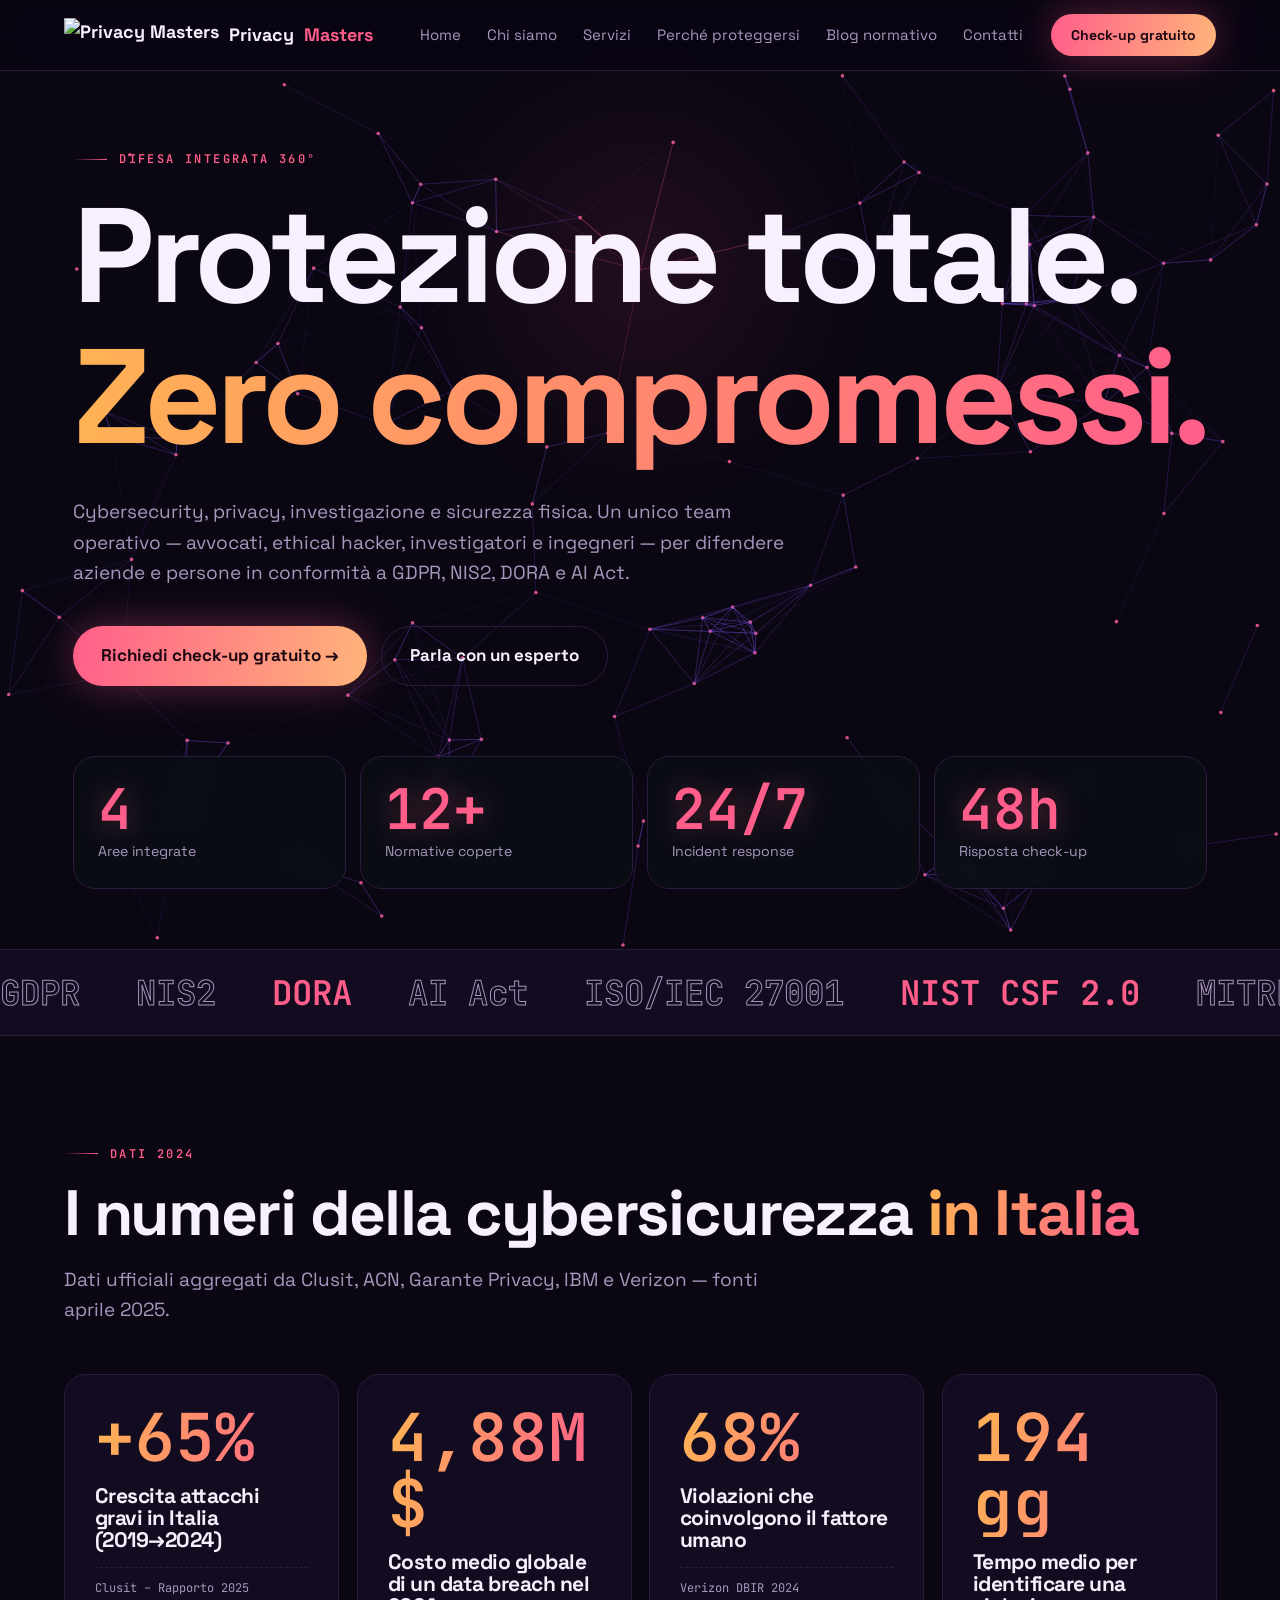
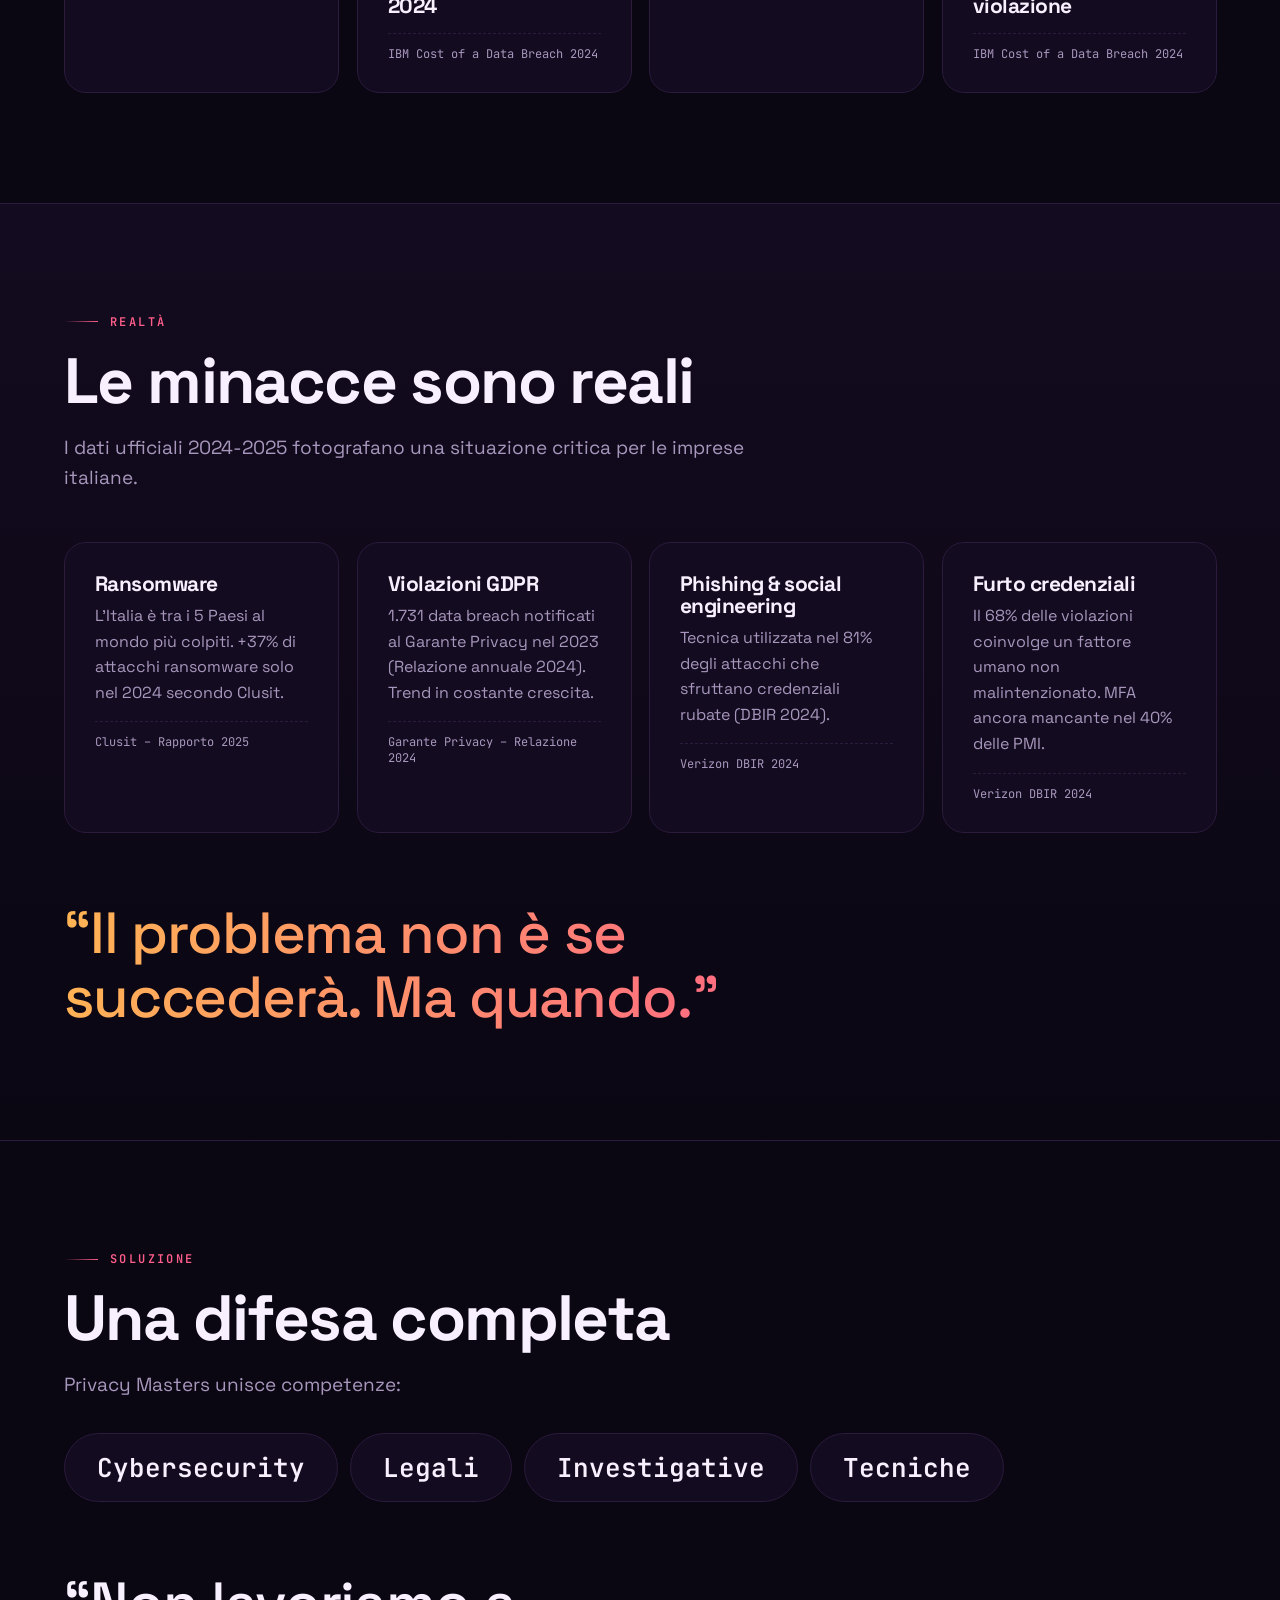
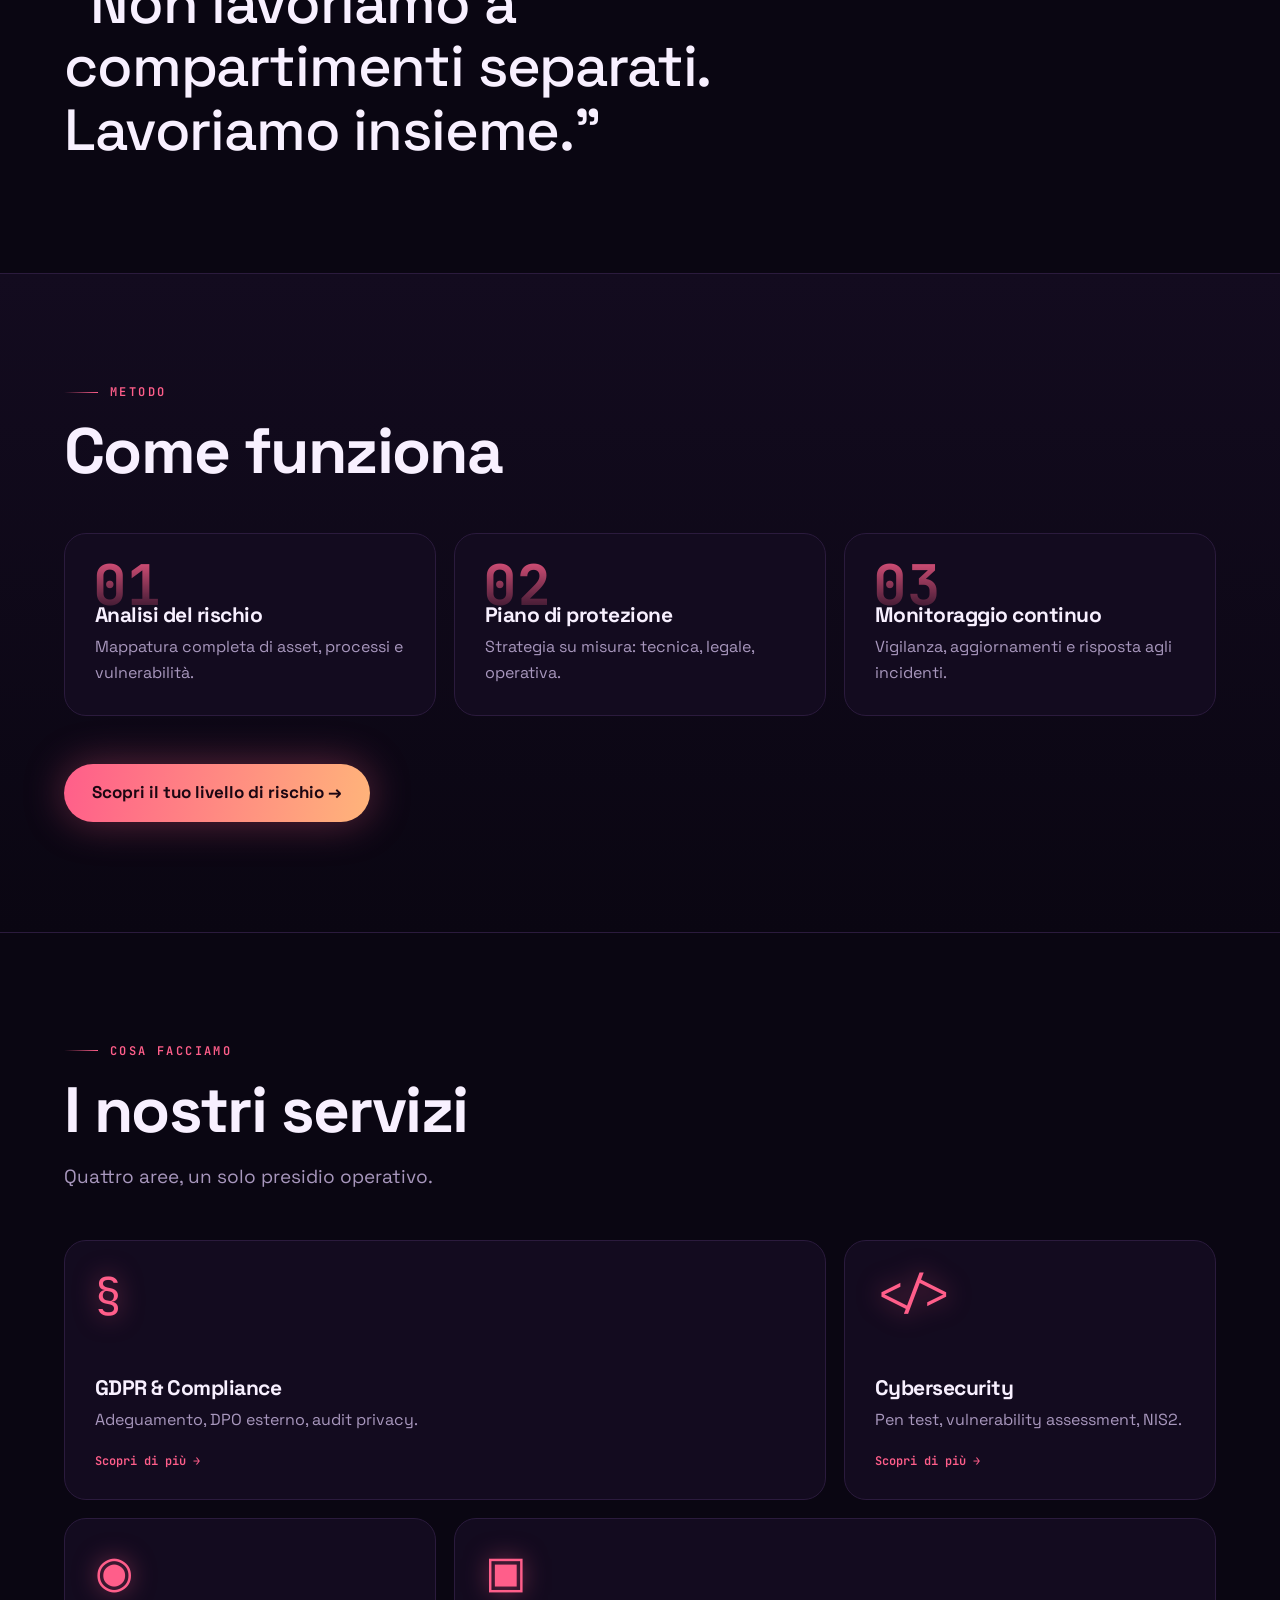
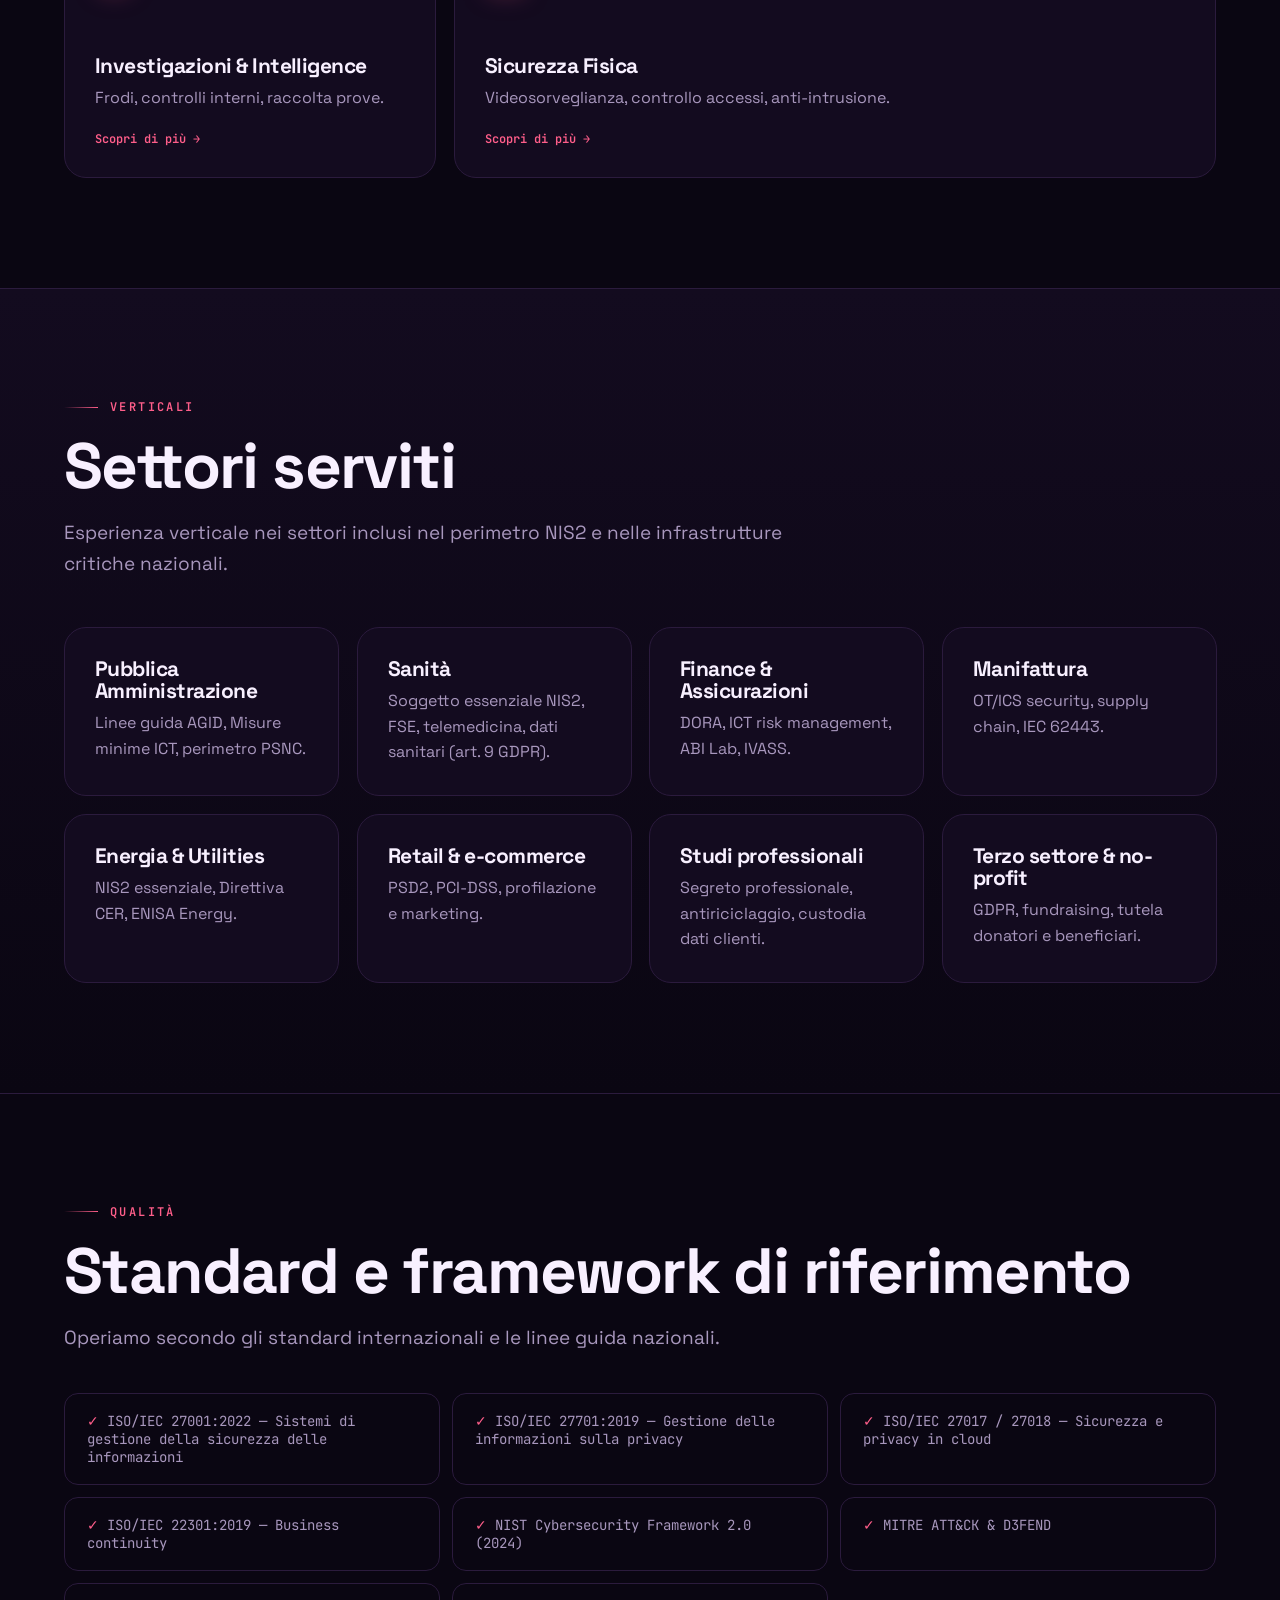
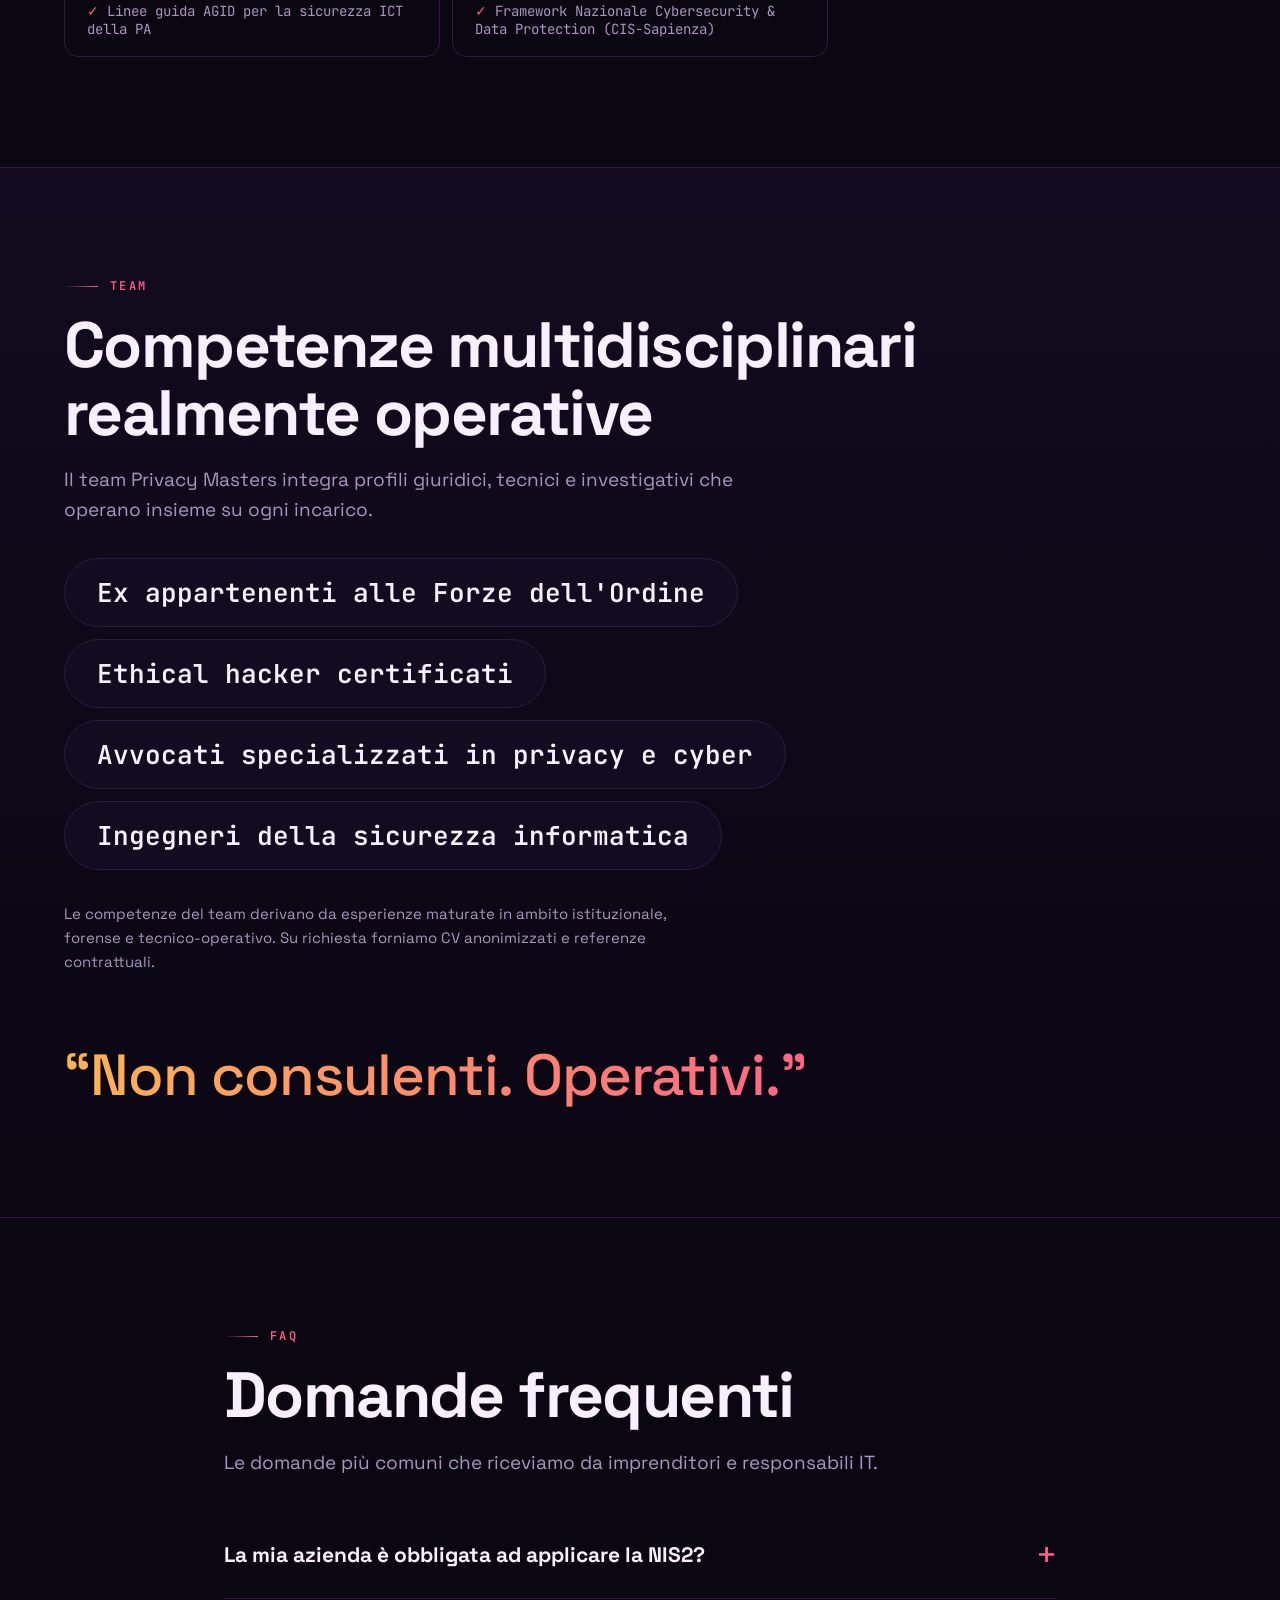
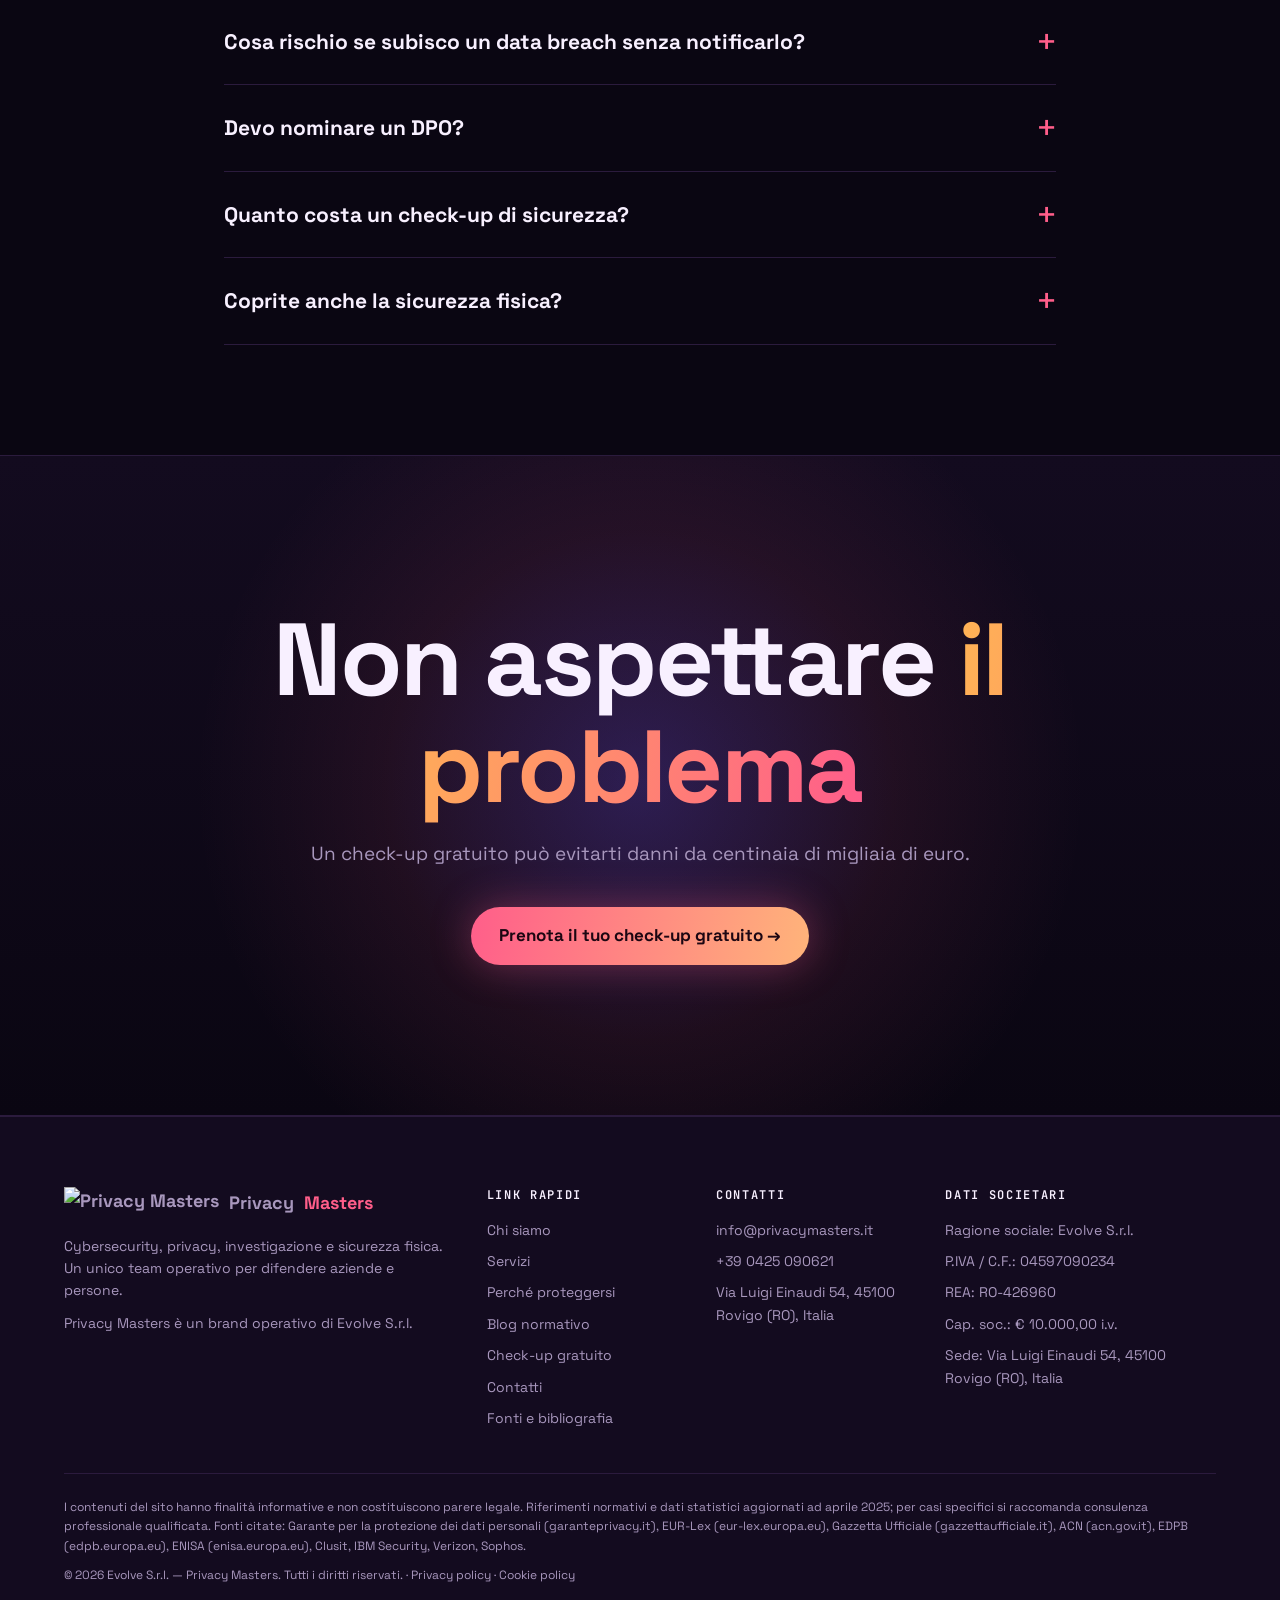
==== commit 2ea456f3: "Site completo: tema aurora" ====
--- a/index.html
+++ b/index.html
@@ -1,9 +1,287 @@
-<!DOCTYPE html><html lang="it"><head><meta charset="utf-8"><meta name="viewport" content="width=device-width, initial-scale=1, viewport-fit=cover"><title>Privacy Masters — Cybersecurity, GDPR, NIS2 | Rovigo, Veneto</title><meta name="description" content="Privacy Masters (Evolve S.r.l., Rovigo): cybersecurity, GDPR, NIS2, DORA, investigazioni e sicurezza fisica. Check-up gratuito in 48h."><meta name="theme-color" content="#05070a"><link rel="canonical" href="https://privacymasters.it"><meta property="og:title" content="Privacy Masters — Cybersecurity, GDPR, NIS2 | Rovigo, Veneto"><meta property="og:image" content="https://privacymasters.it/assets/og-default-CoI7npWa.jpg"><link rel="preconnect" href="https://fonts.googleapis.com"><link rel="preconnect" href="https://fonts.gstatic.com" crossorigin><link href="https://fonts.googleapis.com/css2?family=Space+Grotesk:wght@400;500;700&family=JetBrains+Mono:wght@400;600&display=swap" rel="stylesheet"><style> :root{--bg:#05070a;--bg2:#0b1016;--fg:#eaf1f5;--mut:#8796a3;--line:#1a2530;--a:#2dffc4;--b:#4d7cff;--c:#b86bff;--r:22px;--sans:"Space Grotesk",system-ui,sans-serif;--mono:"JetBrains Mono",ui-monospace,monospace}*{box-sizing:border-box;margin:0}html{scroll-behavior:smooth;scroll-padding-top:80px;background:var(--bg)}body{color:var(--fg);font:400 17px/1.6 var(--sans);overflow-x:hidden;padding:env(safe-area-inset-top) 0 env(safe-area-inset-bottom);background:var(--bg)}a{color:inherit;text-decoration:none}::selection{background:var(--a);color:#000}.w{max-width:1200px;margin:auto;padding:0 24px;position:relative}section{padding:110px 0;position:relative}#bar{position:fixed;top:0;left:0;height:3px;width:0;background:linear-gradient(90deg,var(--a),var(--b),var(--c));z-index:99;box-shadow:0 0 14px var(--a)}#glow{position:fixed;width:520px;height:520px;border-radius:50%;pointer-events:none;z-index:0;background:radial-gradient(circle,rgba(45,255,196,.10),transparent 65%);transform:translate(-50%,-50%);left:50%;top:30%}.eye{font:600 12px var(--mono);letter-spacing:.2em;text-transform:uppercase;color:var(--a);display:flex;gap:12px;align-items:center;margin-bottom:18px}.eye::before{content:"";width:34px;height:1px;background:linear-gradient(90deg,transparent,var(--a))}h1,h2,h3{line-height:1.05;letter-spacing:-.025em}h2{font-size:clamp(34px,5vw,64px);margin-bottom:18px;font-weight:700}h3{font-size:21px;margin-bottom:8px}.lead{color:var(--mut);max-width:62ch;font-size:19px}.g{background:linear-gradient(100deg,var(--a),var(--b) 55%,var(--c));-webkit-background-clip:text;background-clip:text;color:transparent;background-size:200% auto;animation:sh 6s linear infinite}@keyframes sh{to{background-position:200% center}}.btn{display:inline-flex;gap:10px;align-items:center;padding:15px 28px;border-radius:99px;font-weight:700;border:1px solid var(--line);transition:.3s;position:relative;overflow:hidden}.btn.p{background:linear-gradient(100deg,var(--a),#7affdc);color:#03110b;border:0;box-shadow:0 0 40px rgba(45,255,196,.35)}.btn.p:hover{box-shadow:0 0 70px rgba(45,255,196,.6);transform:translateY(-3px) scale(1.03)}.btn:not(.p):hover{border-color:var(--a);background:rgba(45,255,196,.06)}header{position:sticky;top:0;z-index:50;padding-top:env(safe-area-inset-top);backdrop-filter:blur(18px) saturate(1.4);background:rgba(5,7,10,.65);border-bottom:1px solid var(--line)}nav{display:flex;align-items:center;gap:28px;height:70px}.logo{display:flex;align-items:center;gap:10px;font-weight:700;margin-right:auto;font-size:18px}.logo img{height:34px;width:auto}nav .l{display:flex;gap:26px;font-size:15px;color:var(--mut)}nav .l a{position:relative;transition:.2s}nav .l a:hover{color:var(--fg)}nav .l a::after{content:"";position:absolute;left:0;bottom:-6px;height:2px;width:0;background:var(--a);transition:.3s}nav .l a:hover::after{width:100%}nav .btn{padding:10px 20px;font-size:14px}@media(max-width:960px){nav .l{display:none}}.hero{min-height:calc(100vh - 70px);display:flex;align-items:center;padding:80px 0 60px;overflow:hidden}#cv{position:absolute;inset:0;width:100%;height:100%}.hero .w{z-index:2}.hero h1{font-size:clamp(50px,10.5vw,138px);font-weight:700;margin:6px 0 30px;letter-spacing:-.04em}.cta{display:flex;flex-wrap:wrap;gap:14px;margin-top:38px}.kpis{display:grid;grid-template-columns:repeat(4,1fr);gap:14px;margin-top:70px}.kpis div{background:rgba(11,16,22,.7);backdrop-filter:blur(10px);border:1px solid var(--line);border-radius:var(--r);padding:24px}.kpis b{display:block;font:600 clamp(32px,4.4vw,56px)/1 var(--mono);color:var(--a);text-shadow:0 0 30px rgba(45,255,196,.4)}.kpis small{color:var(--mut)}@media(max-width:700px){.kpis{grid-template-columns:1fr 1fr}}.mq{border-block:1px solid var(--line);background:var(--bg2);overflow:hidden;padding:20px 0;white-space:nowrap}.mq div{display:inline-flex;gap:56px;animation:mq 34s linear infinite;font:600 clamp(20px,3vw,34px) var(--mono);color:transparent;-webkit-text-stroke:1px var(--mut)}.mq span:nth-child(3n){color:var(--a);-webkit-text-stroke:0}@keyframes mq{to{transform:translateX(-50%)}}.grid{display:grid;gap:18px;grid-template-columns:repeat(auto-fit,minmax(260px,1fr));margin-top:48px}.card{--mx:50%;--my:50%;background:var(--bg2);border:1px solid var(--line);border-radius:var(--r);padding:30px;position:relative;overflow:hidden;transition:transform .25s,border-color .3s;transform-style:preserve-3d;will-change:transform}.card::before{content:"";position:absolute;inset:0;background:radial-gradient(380px circle at var(--mx) var(--my),rgba(45,255,196,.16),transparent 60%);opacity:0;transition:.3s;pointer-events:none}.card:hover{border-color:rgba(45,255,196,.5)}.card:hover::before{opacity:1}.card p{color:var(--mut);font-size:16px}.num{font:600 clamp(42px,5.4vw,66px)/1 var(--mono);margin-bottom:14px}.src{font:400 12px var(--mono);color:var(--mut);margin-top:16px;display:block;border-top:1px dashed var(--line);padding-top:12px}.quote{font-size:clamp(28px,4.6vw,58px);font-weight:500;line-height:1.1;letter-spacing:-.02em;margin:70px 0 0;max-width:22ch}.pill{display:flex;flex-wrap:wrap;gap:12px;margin:32px 0}.pill span{padding:12px 24px;border:1px solid var(--line);border-radius:99px;font:600 14px var(--mono);background:var(--bg2);transition:.3s}.pill span:hover{border-color:var(--a);color:var(--a);transform:translateY(-4px);box-shadow:0 10px 30px rgba(45,255,196,.15)}.big .pill span{font-size:clamp(16px,2.2vw,26px);padding:16px 32px}.sec{background:linear-gradient(180deg,var(--bg2),var(--bg));border-block:1px solid var(--line)}.steps{counter-reset:s;display:grid;gap:18px;grid-template-columns:repeat(auto-fit,minmax(270px,1fr));margin:48px 0}.steps .card{padding-top:70px}.steps .card::after{content:"0" counter(s);counter-increment:s;position:absolute;left:28px;top:14px;font:700 56px var(--mono);background:linear-gradient(var(--a),transparent);-webkit-background-clip:text;background-clip:text;color:transparent}.bento{display:grid;gap:18px;grid-template-columns:repeat(6,1fr);margin-top:48px}.bento .card{grid-column:span 3;min-height:260px;display:flex;flex-direction:column}.bento .card:first-child{grid-column:span 4}.bento .card:nth-child(2){grid-column:span 2}.bento .card:nth-child(3){grid-column:span 2}.bento .card:nth-child(4){grid-column:span 4}.bento i{font:normal 44px/1 var(--mono);color:var(--a);margin-bottom:auto;padding-bottom:30px;text-shadow:0 0 24px rgba(45,255,196,.5)}.bento b{font:600 12px var(--mono);color:var(--a);margin-top:20px}@media(max-width:800px){.bento{grid-template-columns:1fr}.bento .card,.bento .card:nth-child(n){grid-column:auto}}.list{display:grid;gap:12px;grid-template-columns:repeat(auto-fit,minmax(min(100%,340px),1fr));margin-top:40px;list-style:none;padding:0}.list li{padding:18px 22px;border:1px solid var(--line);border-radius:14px;font:400 14px var(--mono);color:var(--mut);background:var(--bg);transition:.3s}.list li:hover{border-color:var(--a);color:var(--fg);transform:translateX(6px)}.list li::before{content:"✓ ";color:var(--a)}details{border-bottom:1px solid var(--line);padding:26px 0}summary{cursor:pointer;font-weight:700;font-size:21px;list-style:none;display:flex;justify-content:space-between;gap:20px;transition:.2s}summary:hover{color:var(--a)}summary::after{content:"+";color:var(--a);font:400 32px/1 var(--mono);transition:.4s}details[open] summary::after{transform:rotate(135deg)}details p{color:var(--mut);margin-top:16px;max-width:75ch}.final{text-align:center;padding:150px 0;overflow:hidden}.final::before{content:"";position:absolute;left:50%;top:50%;width:900px;height:900px;transform:translate(-50%,-50%);background:radial-gradient(circle,rgba(77,124,255,.25),rgba(45,255,196,.08) 40%,transparent 70%);animation:pl 5s ease-in-out infinite}@keyframes pl{50%{transform:translate(-50%,-50%) scale(1.15)}}.final h2{font-size:clamp(40px,8vw,104px)}.final .lead{margin:0 auto 38px}.final .w{z-index:1}footer{border-top:1px solid var(--line);padding:70px 0 40px;font-size:14px;color:var(--mut);background:var(--bg2)}.fg{display:grid;gap:36px;grid-template-columns:2fr 1fr 1fr 1.4fr}@media(max-width:800px){.fg{grid-template-columns:1fr 1fr}}footer h4{color:var(--fg);font:600 12px var(--mono);letter-spacing:.14em;text-transform:uppercase;margin-bottom:16px}footer ul{list-style:none;padding:0;display:grid;gap:9px}footer a:hover{color:var(--a)}.legal{margin-top:44px;font-size:12px;border-top:1px solid var(--line);padding-top:24px}.legal p+p{margin-top:10px}.rv{opacity:0;transform:translateY(40px);filter:blur(6px);transition:1s cubic-bezier(.2,.7,.2,1)}.rv.in{opacity:1;transform:none;filter:none}@media(prefers-reduced-motion:reduce){*{animation:none!important}.rv{opacity:1;transform:none;filter:none;transition:none}html{scroll-behavior:auto}}</style></head><body><div id="bar"></div><div id="glow"></div><a href="#main" style="position:absolute;left:-999px">Vai al contenuto</a><header><div class="w"><nav><a class="logo" href="#"><img src="https://privacymasters.it/assets/logo-BgtPAKuu.png" alt="Privacy Masters">Privacy<span style="color:var(--a)">Masters</span></a><div class="l"><a href="#">Home</a><a href="https://privacymasters.it/chi-siamo">Chi siamo</a><a href="#servizi">Servizi</a><a href="https://privacymasters.it/perche-proteggersi">Perché proteggersi</a><a href="https://privacymasters.it/blog">Blog normativo</a><a href="https://privacymasters.it/contatti">Contatti</a></div><a class="btn p" href="https://privacymasters.it/check-up">Check-up gratuito</a></nav></div></header><main id="main"><section class="hero"><canvas id="cv"></canvas><div class="w"><div class="eye">Difesa integrata 360°</div><h1>Protezione totale.<br><span class="g">Zero compromessi.</span></h1><p class="lead">Cybersecurity, privacy, investigazione e sicurezza fisica. Un unico team operativo — avvocati, ethical hacker, investigatori e ingegneri — per difendere aziende e persone in conformità a GDPR, NIS2, DORA e AI Act.</p><div class="cta"><a class="btn p" href="https://privacymasters.it/check-up">Richiedi check-up gratuito →</a><a class="btn" href="https://privacymasters.it/contatti">Parla con un esperto</a></div><div class="kpis"><div><b data-n="4">4</b><small>Aree integrate</small></div><div><b data-n="12" data-s="+">12+</b><small>Normative coperte</small></div><div><b>24/7</b><small>Incident response</small></div><div><b data-n="48" data-s="h">48h</b><small>Risposta check-up</small></div></div></div></section><div class="mq" aria-hidden="true"><div><span>GDPR</span><span>NIS2</span><span>DORA</span><span>AI Act</span><span>ISO/IEC 27001</span><span>NIST CSF 2.0</span><span>MITRE ATT&amp;CK</span><span>IEC 62443</span><span>GDPR</span><span>NIS2</span><span>DORA</span><span>AI Act</span><span>ISO/IEC 27001</span><span>NIST CSF 2.0</span><span>MITRE ATT&amp;CK</span><span>IEC 62443</span></div></div><section><div class="w rv"><div class="eye">Dati 2024</div><h2>I numeri della cybersicurezza <span class="g">in Italia</span></h2><p class="lead">Dati ufficiali aggregati da Clusit, ACN, Garante Privacy, IBM e Verizon — fonti aprile 2025.</p><div class="grid"><div class="card"><div class="num g">+65%</div><h3>Crescita attacchi gravi in Italia (2019→2024)</h3><span class="src">Clusit – Rapporto 2025</span></div><div class="card"><div class="num g">4,88M $</div><h3>Costo medio globale di un data breach nel 2024</h3><span class="src">IBM Cost of a Data Breach 2024</span></div><div class="card"><div class="num g">68%</div><h3>Violazioni che coinvolgono il fattore umano</h3><span class="src">Verizon DBIR 2024</span></div><div class="card"><div class="num g">194 gg</div><h3>Tempo medio per identificare una violazione</h3><span class="src">IBM Cost of a Data Breach 2024</span></div></div></div></section><section class="sec"><div class="w rv"><div class="eye">Realtà</div><h2>Le minacce sono reali</h2><p class="lead">I dati ufficiali 2024-2025 fotografano una situazione critica per le imprese italiane.</p><div class="grid"><div class="card"><h3>Ransomware</h3><p>L'Italia è tra i 5 Paesi al mondo più colpiti. +37% di attacchi ransomware solo nel 2024 secondo Clusit.</p><span class="src">Clusit – Rapporto 2025</span></div><div class="card"><h3>Violazioni GDPR</h3><p>1.731 data breach notificati al Garante Privacy nel 2023 (Relazione annuale 2024). Trend in costante crescita.</p><span class="src">Garante Privacy – Relazione 2024</span></div><div class="card"><h3>Phishing &amp; social engineering</h3><p>Tecnica utilizzata nel 81% degli attacchi che sfruttano credenziali rubate (DBIR 2024).</p><span class="src">Verizon DBIR 2024</span></div><div class="card"><h3>Furto credenziali</h3><p>Il 68% delle violazioni coinvolge un fattore umano non malintenzionato. MFA ancora mancante nel 40% delle PMI.</p><span class="src">Verizon DBIR 2024</span></div></div><p class="quote g">“Il problema non è se succederà. Ma quando.”</p></div></section><section class="big"><div class="w rv"><div class="eye">Soluzione</div><h2>Una difesa completa</h2><p class="lead">Privacy Masters unisce competenze:</p><div class="pill"><span>Cybersecurity</span><span>Legali</span><span>Investigative</span><span>Tecniche</span></div><p class="quote">“Non lavoriamo a compartimenti separati. Lavoriamo insieme.”</p></div></section><section class="sec"><div class="w rv"><div class="eye">Metodo</div><h2>Come funziona</h2><div class="steps"><div class="card"><h3>Analisi del rischio</h3><p>Mappatura completa di asset, processi e vulnerabilità.</p></div><div class="card"><h3>Piano di protezione</h3><p>Strategia su misura: tecnica, legale, operativa.</p></div><div class="card"><h3>Monitoraggio continuo</h3><p>Vigilanza, aggiornamenti e risposta agli incidenti.</p></div></div><a class="btn p" href="https://privacymasters.it/check-up">Scopri il tuo livello di rischio →</a></div></section><section id="servizi"><div class="w rv"><div class="eye">Cosa facciamo</div><h2>I nostri servizi</h2><p class="lead">Quattro aree, un solo presidio operativo.</p><div class="bento"><a class="card" href="https://privacymasters.it/servizi"><i>§</i><h3>GDPR &amp; Compliance</h3><p>Adeguamento, DPO esterno, audit privacy.</p><b>Scopri di più →</b></a><a class="card" href="https://privacymasters.it/servizi"><i>&lt;/&gt;</i><h3>Cybersecurity</h3><p>Pen test, vulnerability assessment, NIS2.</p><b>Scopri di più →</b></a><a class="card" href="https://privacymasters.it/servizi"><i>◉</i><h3>Investigazioni &amp; Intelligence</h3><p>Frodi, controlli interni, raccolta prove.</p><b>Scopri di più →</b></a><a class="card" href="https://privacymasters.it/servizi"><i>▣</i><h3>Sicurezza Fisica</h3><p>Videosorveglianza, controllo accessi, anti-intrusione.</p><b>Scopri di più →</b></a></div></div></section><section class="sec"><div class="w rv"><div class="eye">Verticali</div><h2>Settori serviti</h2><p class="lead">Esperienza verticale nei settori inclusi nel perimetro NIS2 e nelle infrastrutture critiche nazionali.</p><div class="grid"><div class="card"><h3>Pubblica Amministrazione</h3><p>Linee guida AGID, Misure minime ICT, perimetro PSNC.</p></div><div class="card"><h3>Sanità</h3><p>Soggetto essenziale NIS2, FSE, telemedicina, dati sanitari (art. 9 GDPR).</p></div><div class="card"><h3>Finance &amp; Assicurazioni</h3><p>DORA, ICT risk management, ABI Lab, IVASS.</p></div><div class="card"><h3>Manifattura</h3><p>OT/ICS security, supply chain, IEC 62443.</p></div><div class="card"><h3>Energia &amp; Utilities</h3><p>NIS2 essenziale, Direttiva CER, ENISA Energy.</p></div><div class="card"><h3>Retail &amp; e-commerce</h3><p>PSD2, PCI-DSS, profilazione e marketing.</p></div><div class="card"><h3>Studi professionali</h3><p>Segreto professionale, antiriciclaggio, custodia dati clienti.</p></div><div class="card"><h3>Terzo settore &amp; no-profit</h3><p>GDPR, fundraising, tutela donatori e beneficiari.</p></div></div></div></section><section><div class="w rv"><div class="eye">Qualità</div><h2>Standard e framework di riferimento</h2><p class="lead">Operiamo secondo gli standard internazionali e le linee guida nazionali.</p><ul class="list"><li>ISO/IEC 27001:2022 — Sistemi di gestione della sicurezza delle informazioni</li><li>ISO/IEC 27701:2019 — Gestione delle informazioni sulla privacy</li><li>ISO/IEC 27017 / 27018 — Sicurezza e privacy in cloud</li><li>ISO/IEC 22301:2019 — Business continuity</li><li>NIST Cybersecurity Framework 2.0 (2024)</li><li>MITRE ATT&amp;CK &amp; D3FEND</li><li>Linee guida AGID per la sicurezza ICT della PA</li><li>Framework Nazionale Cybersecurity &amp; Data Protection (CIS-Sapienza)</li></ul></div></section><section class="sec big"><div class="w rv"><div class="eye">Team</div><h2>Competenze multidisciplinari realmente operative</h2><p class="lead">Il team Privacy Masters integra profili giuridici, tecnici e investigativi che operano insieme su ogni incarico.</p><div class="pill"><span>Ex appartenenti alle Forze dell'Ordine</span><span>Ethical hacker certificati</span><span>Avvocati specializzati in privacy e cyber</span><span>Ingegneri della sicurezza informatica</span></div><p class="lead" style="font-size:15px">Le competenze del team derivano da esperienze maturate in ambito istituzionale, forense e tecnico-operativo. Su richiesta forniamo CV anonimizzati e referenze contrattuali.</p><p class="quote g">“Non consulenti. Operativi.”</p></div></section><section><div class="w rv" style="max-width:880px"><div class="eye">FAQ</div><h2>Domande frequenti</h2><p class="lead" style="margin-bottom:34px">Le domande più comuni che riceviamo da imprenditori e responsabili IT.</p><details><summary>La mia azienda è obbligata ad applicare la NIS2?</summary><p>Dipende dal settore (18 settori inclusi: energia, sanità, trasporti, banche, infrastrutture digitali, PA, alimentare, manifattura critica…) e dalla dimensione (≥50 dipendenti o ≥10 mln € di fatturato). Il D.Lgs. 138/2024 e le determinazioni ACN del 2024 definiscono il perimetro. Verifichiamo gratuitamente la tua posizione.</p></details><details><summary>Cosa rischio se subisco un data breach senza notificarlo?</summary><p>Sanzione fino a 10 milioni € o 2% del fatturato annuo mondiale (art. 83 par. 4 GDPR), oltre a possibili profili penali e responsabilità del management ex D.Lgs. 231/2001 (art. 24-bis, reati informatici).</p></details><details><summary>Devo nominare un DPO?</summary><p>L'art. 37 GDPR lo richiede per: 1) autorità o organismi pubblici, 2) attività principali che richiedono monitoraggio sistematico su larga scala, 3) trattamento su larga scala di dati particolari (art. 9) o giudiziari (art. 10). Forniamo DPO esterno qualificato.</p></details><details><summary>Quanto costa un check-up di sicurezza?</summary><p>Il primo check-up è gratuito e dura 48 ore lavorative. Riceverai un report con priorità di intervento, stima dei rischi e roadmap di adeguamento. Nessun obbligo successivo.</p></details><details><summary>Coprite anche la sicurezza fisica?</summary><p>Sì. Videosorveglianza conforme al Provvedimento Garante 8/4/2010 e linee guida EDPB 3/2019, controllo accessi nel rispetto dell'art. 4 dello Statuto dei Lavoratori, sistemi anti-intrusione CEI EN 50131, valutazione rischi D.Lgs. 81/2008.</p></details></div></section><section class="final sec"><div class="w rv"><h2>Non aspettare <span class="g">il problema</span></h2><p class="lead">Un check-up gratuito può evitarti danni da centinaia di migliaia di euro.</p><a class="btn p" href="https://privacymasters.it/check-up">Prenota il tuo check-up gratuito →</a></div></section></main><footer><div class="w"><div class="fg"><div><a class="logo" href="#" style="margin-bottom:14px"><img src="https://privacymasters.it/assets/logo-BgtPAKuu.png" alt="Privacy Masters">Privacy<span style="color:var(--a)">Masters</span></a><p>Cybersecurity, privacy, investigazione e sicurezza fisica. Un unico team operativo per difendere aziende e persone.</p><p style="margin-top:10px">Privacy Masters è un brand operativo di Evolve S.r.l.</p></div><div><h4>Link rapidi</h4><ul><li><a href="https://privacymasters.it/chi-siamo">Chi siamo</a></li><li><a href="https://privacymasters.it/servizi">Servizi</a></li><li><a href="https://privacymasters.it/perche-proteggersi">Perché proteggersi</a></li><li><a href="https://privacymasters.it/blog">Blog normativo</a></li><li><a href="https://privacymasters.it/check-up">Check-up gratuito</a></li><li><a href="https://privacymasters.it/contatti">Contatti</a></li><li><a href="https://privacymasters.it/fonti">Fonti e bibliografia</a></li></ul></div><div><h4>Contatti</h4><ul><li><a href="mailto:info@privacymasters.it">info@privacymasters.it</a></li><li><a href="tel:+390425090621">+39 0425 090621</a></li><li>Via Luigi Einaudi 54, 45100 Rovigo (RO), Italia</li></ul></div><div><h4>Dati societari</h4><ul><li>Ragione sociale: Evolve S.r.l.</li><li>P.IVA / C.F.: 04597090234</li><li>REA: RO-426960</li><li>Cap. soc.: € 10.000,00 i.v.</li><li>Sede: Via Luigi Einaudi 54, 45100 Rovigo (RO), Italia</li></ul></div></div><div class="legal"><p>I contenuti del sito hanno finalità informative e non costituiscono parere legale. Riferimenti normativi e dati statistici aggiornati ad aprile 2025; per casi specifici si raccomanda consulenza professionale qualificata. Fonti citate: Garante per la protezione dei dati personali (garanteprivacy.it), EUR-Lex (eur-lex.europa.eu), Gazzetta Ufficiale (gazzettaufficiale.it), ACN (acn.gov.it), EDPB (edpb.europa.eu), ENISA (enisa.europa.eu), Clusit, IBM Security, Verizon, Sophos.</p><p>© 2026 Evolve S.r.l. — Privacy Masters. Tutti i diritti riservati. · <a href="https://privacymasters.it/privacy-policy">Privacy policy</a> · <a href="https://privacymasters.it/cookie-policy">Cookie policy</a></p></div></div></footer><script>const $=s=>document.querySelectorAll(s),bar=document.getElementById('bar'),glow=document.getElementById('glow');
+<!DOCTYPE html>
+<html lang="it">
+<head>
+<meta charset="utf-8">
+<meta name="viewport" content="width=device-width, initial-scale=1, viewport-fit=cover">
+<title>Privacy Masters — Cybersecurity, GDPR, NIS2 | Rovigo, Veneto</title>
+<meta name="description" content="Privacy Masters (Evolve S.r.l., Rovigo): cybersecurity, GDPR, NIS2, DORA, investigazioni e sicurezza fisica. Check-up gratuito in 48h.">
+<meta name="theme-color" content="#0a0612">
+<link rel="canonical" href="https://privacymasters.it">
+<meta property="og:title" content="Privacy Masters — Cybersecurity, GDPR, NIS2 | Rovigo, Veneto">
+<meta property="og:image" content="https://privacymasters.it/assets/og-default-CoI7npWa.jpg">
+<link rel="preconnect" href="https://fonts.googleapis.com"><link rel="preconnect" href="https://fonts.gstatic.com" crossorigin>
+<link href="https://fonts.googleapis.com/css2?family=Space+Grotesk:wght@400;500;700&family=JetBrains+Mono:wght@400;600&display=swap" rel="stylesheet">
+<style>
+:root{--bg:#0a0612;--bg2:#130b1f;--fg:#f8f0ff;--mut:#a897bd;--line:#2b1b3d;--a:#ff5e8a;--b:#ffb454;--c:#8a5cff;--r:22px;
+--sans:"Space Grotesk",system-ui,sans-serif;--mono:"JetBrains Mono",ui-monospace,monospace}
+*{box-sizing:border-box;margin:0}
+html{scroll-behavior:smooth;scroll-padding-top:80px;background:var(--bg)}
+body{color:var(--fg);font:400 17px/1.6 var(--sans);overflow-x:hidden;padding:env(safe-area-inset-top) 0 env(safe-area-inset-bottom);background:var(--bg)}
+a{color:inherit;text-decoration:none}
+::selection{background:var(--a);color:#000}
+.w{max-width:1200px;margin:auto;padding:0 24px;position:relative}
+section{padding:110px 0;position:relative}
+#bar{position:fixed;top:0;left:0;height:3px;width:0;background:linear-gradient(90deg,var(--a),var(--b),var(--c));z-index:99;box-shadow:0 0 14px var(--a)}
+#glow{position:fixed;width:520px;height:520px;border-radius:50%;pointer-events:none;z-index:0;background:radial-gradient(circle,rgba(255,94,138,.10),transparent 65%);transform:translate(-50%,-50%);left:50%;top:30%}
+.eye{font:600 12px var(--mono);letter-spacing:.2em;text-transform:uppercase;color:var(--a);display:flex;gap:12px;align-items:center;margin-bottom:18px}
+.eye::before{content:"";width:34px;height:1px;background:linear-gradient(90deg,transparent,var(--a))}
+h1,h2,h3{line-height:1.05;letter-spacing:-.025em}
+h2{font-size:clamp(34px,5vw,64px);margin-bottom:18px;font-weight:700}
+h3{font-size:21px;margin-bottom:8px}
+.lead{color:var(--mut);max-width:62ch;font-size:19px}
+.g{background:linear-gradient(100deg,var(--b),var(--a) 50%,var(--c));-webkit-background-clip:text;background-clip:text;color:transparent;background-size:200% auto;animation:sh 6s linear infinite}
+@keyframes sh{to{background-position:200% center}}
+.btn{display:inline-flex;gap:10px;align-items:center;padding:15px 28px;border-radius:99px;font-weight:700;border:1px solid var(--line);transition:.3s;position:relative;overflow:hidden}
+.btn.p{background:linear-gradient(100deg,var(--a),#ffb47a);color:#1c0612;border:0;box-shadow:0 0 40px rgba(255,94,138,.35)}
+.btn.p:hover{box-shadow:0 0 70px rgba(255,94,138,.6);transform:translateY(-3px) scale(1.03)}
+.btn:not(.p):hover{border-color:var(--a);background:rgba(255,94,138,.06)}
+header{position:sticky;top:0;z-index:50;padding-top:env(safe-area-inset-top);backdrop-filter:blur(18px) saturate(1.4);background:rgba(10,6,18,.65);border-bottom:1px solid var(--line)}
+nav{display:flex;align-items:center;gap:28px;height:70px}
+.logo{display:flex;align-items:center;gap:10px;font-weight:700;margin-right:auto;font-size:18px}
+.logo img{height:34px;width:auto}
+nav .l{display:flex;gap:26px;font-size:15px;color:var(--mut)}
+nav .l a{position:relative;transition:.2s}nav .l a:hover{color:var(--fg)}
+nav .l a::after{content:"";position:absolute;left:0;bottom:-6px;height:2px;width:0;background:var(--a);transition:.3s}
+nav .l a:hover::after{width:100%}
+nav .btn{padding:10px 20px;font-size:14px}
+@media(max-width:960px){nav .l{display:none}}
+.hero{min-height:calc(100vh - 70px);display:flex;align-items:center;padding:80px 0 60px;overflow:hidden}
+#cv{position:absolute;inset:0;width:100%;height:100%}
+.hero .w{z-index:2}
+.hero h1{font-size:clamp(50px,10.5vw,138px);font-weight:700;margin:6px 0 30px;letter-spacing:-.04em}
+.cta{display:flex;flex-wrap:wrap;gap:14px;margin-top:38px}
+.kpis{display:grid;grid-template-columns:repeat(4,1fr);gap:14px;margin-top:70px}
+.kpis div{background:rgba(11,16,22,.7);backdrop-filter:blur(10px);border:1px solid var(--line);border-radius:var(--r);padding:24px}
+.kpis b{display:block;font:600 clamp(32px,4.4vw,56px)/1 var(--mono);color:var(--a);text-shadow:0 0 30px rgba(255,94,138,.4)}
+.kpis small{color:var(--mut)}
+@media(max-width:700px){.kpis{grid-template-columns:1fr 1fr}}
+.mq{border-block:1px solid var(--line);background:var(--bg2);overflow:hidden;padding:20px 0;white-space:nowrap}
+.mq div{display:inline-flex;gap:56px;animation:mq 34s linear infinite;font:600 clamp(20px,3vw,34px) var(--mono);color:transparent;-webkit-text-stroke:1px var(--mut)}
+.mq span:nth-child(3n){color:var(--a);-webkit-text-stroke:0}
+@keyframes mq{to{transform:translateX(-50%)}}
+.grid{display:grid;gap:18px;grid-template-columns:repeat(auto-fit,minmax(260px,1fr));margin-top:48px}
+.card{--mx:50%;--my:50%;background:var(--bg2);border:1px solid var(--line);border-radius:var(--r);padding:30px;position:relative;overflow:hidden;transition:transform .25s,border-color .3s;transform-style:preserve-3d;will-change:transform}
+.card::before{content:"";position:absolute;inset:0;background:radial-gradient(380px circle at var(--mx) var(--my),rgba(255,94,138,.16),transparent 60%);opacity:0;transition:.3s;pointer-events:none}
+.card:hover{border-color:rgba(255,94,138,.5)}.card:hover::before{opacity:1}
+.card p{color:var(--mut);font-size:16px}
+.num{font:600 clamp(42px,5.4vw,66px)/1 var(--mono);margin-bottom:14px}
+.src{font:400 12px var(--mono);color:var(--mut);margin-top:16px;display:block;border-top:1px dashed var(--line);padding-top:12px}
+.quote{font-size:clamp(28px,4.6vw,58px);font-weight:500;line-height:1.1;letter-spacing:-.02em;margin:70px 0 0;max-width:22ch}
+.pill{display:flex;flex-wrap:wrap;gap:12px;margin:32px 0}
+.pill span{padding:12px 24px;border:1px solid var(--line);border-radius:99px;font:600 14px var(--mono);background:var(--bg2);transition:.3s}
+.pill span:hover{border-color:var(--a);color:var(--a);transform:translateY(-4px);box-shadow:0 10px 30px rgba(255,94,138,.15)}
+.big .pill span{font-size:clamp(16px,2.2vw,26px);padding:16px 32px}
+.sec{background:linear-gradient(180deg,var(--bg2),var(--bg));border-block:1px solid var(--line)}
+.steps{counter-reset:s;display:grid;gap:18px;grid-template-columns:repeat(auto-fit,minmax(270px,1fr));margin:48px 0}
+.steps .card{padding-top:70px}
+.steps .card::after{content:"0" counter(s);counter-increment:s;position:absolute;left:28px;top:14px;font:700 56px var(--mono);background:linear-gradient(var(--a),transparent);-webkit-background-clip:text;background-clip:text;color:transparent}
+.bento{display:grid;gap:18px;grid-template-columns:repeat(6,1fr);margin-top:48px}
+.bento .card{grid-column:span 3;min-height:260px;display:flex;flex-direction:column}
+.bento .card:first-child{grid-column:span 4}.bento .card:nth-child(2){grid-column:span 2}
+.bento .card:nth-child(3){grid-column:span 2}.bento .card:nth-child(4){grid-column:span 4}
+.bento i{font:normal 44px/1 var(--mono);color:var(--a);margin-bottom:auto;padding-bottom:30px;text-shadow:0 0 24px rgba(255,94,138,.5)}
+.bento b{font:600 12px var(--mono);color:var(--a);margin-top:20px}
+@media(max-width:800px){.bento{grid-template-columns:1fr}.bento .card,.bento .card:nth-child(n){grid-column:auto}}
+.list{display:grid;gap:12px;grid-template-columns:repeat(auto-fit,minmax(min(100%,340px),1fr));margin-top:40px;list-style:none;padding:0}
+.list li{padding:18px 22px;border:1px solid var(--line);border-radius:14px;font:400 14px var(--mono);color:var(--mut);background:var(--bg);transition:.3s}
+.list li:hover{border-color:var(--a);color:var(--fg);transform:translateX(6px)}
+.list li::before{content:"✓ ";color:var(--a)}
+details{border-bottom:1px solid var(--line);padding:26px 0}
+summary{cursor:pointer;font-weight:700;font-size:21px;list-style:none;display:flex;justify-content:space-between;gap:20px;transition:.2s}
+summary:hover{color:var(--a)}
+summary::after{content:"+";color:var(--a);font:400 32px/1 var(--mono);transition:.4s}
+details[open] summary::after{transform:rotate(135deg)}
+details p{color:var(--mut);margin-top:16px;max-width:75ch}
+.final{text-align:center;padding:150px 0;overflow:hidden}
+.final::before{content:"";position:absolute;left:50%;top:50%;width:900px;height:900px;transform:translate(-50%,-50%);background:radial-gradient(circle,rgba(138,92,255,.25),rgba(255,94,138,.08) 40%,transparent 70%);animation:pl 5s ease-in-out infinite}
+@keyframes pl{50%{transform:translate(-50%,-50%) scale(1.15)}}
+.final h2{font-size:clamp(40px,8vw,104px)}
+.final .lead{margin:0 auto 38px}
+.final .w{z-index:1}
+footer{border-top:1px solid var(--line);padding:70px 0 40px;font-size:14px;color:var(--mut);background:var(--bg2)}
+.fg{display:grid;gap:36px;grid-template-columns:2fr 1fr 1fr 1.4fr}
+@media(max-width:800px){.fg{grid-template-columns:1fr 1fr}}
+footer h4{color:var(--fg);font:600 12px var(--mono);letter-spacing:.14em;text-transform:uppercase;margin-bottom:16px}
+footer ul{list-style:none;padding:0;display:grid;gap:9px}
+footer a:hover{color:var(--a)}
+.legal{margin-top:44px;font-size:12px;border-top:1px solid var(--line);padding-top:24px}.legal p+p{margin-top:10px}
+.rv{opacity:0;transform:translateY(40px);filter:blur(6px);transition:1s cubic-bezier(.2,.7,.2,1)}
+.rv.in{opacity:1;transform:none;filter:none}
+@media(prefers-reduced-motion:reduce){*{animation:none!important}.rv{opacity:1;transform:none;filter:none;transition:none}html{scroll-behavior:auto}}
+
+.l a.on{color:var(--fg)}.l a.on::after{width:100%}
+@media(max-width:960px){nav{flex-wrap:wrap;height:auto;padding:10px 0;gap:12px}nav .l{display:flex!important;order:3;width:100%;overflow-x:auto;gap:18px;white-space:nowrap;padding-bottom:4px}}
+.ph{padding:100px 0 60px;position:relative;overflow:hidden}.ph .w{z-index:2}
+.ph h1{font-size:clamp(40px,7.5vw,92px);font-weight:700;letter-spacing:-.035em;margin:6px 0 24px}
+.two{display:grid;gap:28px;grid-template-columns:1fr 1fr}@media(max-width:860px){.two{grid-template-columns:1fr}}
+.kv{margin:18px 0 6px;font:600 11px var(--mono);letter-spacing:.16em;text-transform:uppercase;color:var(--a)}
+.kvt{color:var(--mut);font-size:16px}
+.box{background:var(--bg2);border:1px solid var(--line);border-radius:var(--r);padding:30px}
+.box h3{margin-bottom:14px}
+.box ul{list-style:none;padding:0;display:grid;gap:9px}
+.box li{color:var(--mut);font-size:15px;padding-left:22px;position:relative}
+.box li::before{content:"→";position:absolute;left:0;color:var(--a)}
+.svc{padding:70px 0;border-top:1px solid var(--line)}.svc h2{font-size:clamp(30px,4vw,50px)}
+.tl{margin-top:44px;border-left:2px solid var(--line);padding-left:30px;display:grid;gap:26px}
+.tl div{position:relative}.tl div::before{content:"";position:absolute;left:-39px;top:7px;width:14px;height:14px;border-radius:50%;background:var(--a);box-shadow:0 0 20px var(--a)}
+.tl b{font:600 14px var(--mono);color:var(--a)}.tl h3{margin:4px 0}.tl p{color:var(--mut);font-size:15px}
+.tldr{border:1px solid var(--a);border-radius:var(--r);padding:30px;background:linear-gradient(135deg,rgba(255,94,138,.10),transparent);margin-top:44px}
+.tldr li{margin:8px 0 8px 20px;color:var(--fg)}
+.tag{font:600 11px var(--mono);letter-spacing:.14em;text-transform:uppercase;color:var(--a);margin-bottom:12px}
+.amt{font:600 clamp(26px,3vw,36px) var(--mono);margin:8px 0}
+.meta{font:400 12px var(--mono);color:var(--mut);margin-bottom:10px}
+.form{display:grid;gap:16px}.form label{font:600 12px var(--mono);letter-spacing:.1em;text-transform:uppercase;color:var(--mut);display:grid;gap:8px}
+.form input,.form textarea{background:var(--bg);border:1px solid var(--line);border-radius:12px;padding:14px 16px;color:var(--fg);font:400 16px var(--sans);width:100%}
+.form input:focus,.form textarea:focus{outline:none;border-color:var(--a);box-shadow:0 0 0 3px rgba(255,94,138,.2)}
+.form .ck{display:flex;gap:12px;align-items:flex-start;text-transform:none;letter-spacing:0;font:400 14px var(--sans)}.form .ck input{width:auto;margin-top:4px}
+.form button{cursor:pointer;font:inherit;border:0}
+.dl{display:grid;gap:14px;grid-template-columns:repeat(auto-fit,minmax(240px,1fr));margin-top:36px}
+.dl div{border-top:1px solid var(--line);padding-top:12px}.dl dt{font:600 11px var(--mono);letter-spacing:.14em;text-transform:uppercase;color:var(--a)}.dl dd{margin:4px 0 0}
+.note{color:var(--mut);font-size:14px;margin-top:40px}
+</style>
+</head>
+<body>
+<div id="bar"></div><div id="glow"></div>
+<a href="#main" style="position:absolute;left:-999px">Vai al contenuto</a>
+<header><div class="w"><nav>
+<a class="logo" href="index.html"><img src="https://privacymasters.it/assets/logo-BgtPAKuu.png" alt="Privacy Masters">Privacy<span style="color:var(--a)">Masters</span></a>
+<div class="l"><a href="index.html">Home</a><a href="chi-siamo.html">Chi siamo</a><a href="servizi.html">Servizi</a><a href="perche-proteggersi.html">Perché proteggersi</a><a href="blog.html">Blog normativo</a><a href="contatti.html">Contatti</a></div>
+<a class="btn p" href="https://privacymasters.it/check-up">Check-up gratuito</a>
+</nav></div></header>
+
+<main id="main">
+<section class="hero"><canvas id="cv"></canvas><div class="w">
+<div class="eye">Difesa integrata 360°</div>
+<h1>Protezione totale.<br><span class="g">Zero compromessi.</span></h1>
+<p class="lead">Cybersecurity, privacy, investigazione e sicurezza fisica. Un unico team operativo — avvocati, ethical hacker, investigatori e ingegneri — per difendere aziende e persone in conformità a GDPR, NIS2, DORA e AI Act.</p>
+<div class="cta"><a class="btn p" href="https://privacymasters.it/check-up">Richiedi check-up gratuito →</a><a class="btn" href="contatti.html">Parla con un esperto</a></div>
+<div class="kpis"><div><b data-n="4">4</b><small>Aree integrate</small></div><div><b data-n="12" data-s="+">12+</b><small>Normative coperte</small></div><div><b>24/7</b><small>Incident response</small></div><div><b data-n="48" data-s="h">48h</b><small>Risposta check-up</small></div></div>
+</div></section>
+
+<div class="mq" aria-hidden="true"><div><span>GDPR</span><span>NIS2</span><span>DORA</span><span>AI Act</span><span>ISO/IEC 27001</span><span>NIST CSF 2.0</span><span>MITRE ATT&amp;CK</span><span>IEC 62443</span><span>GDPR</span><span>NIS2</span><span>DORA</span><span>AI Act</span><span>ISO/IEC 27001</span><span>NIST CSF 2.0</span><span>MITRE ATT&amp;CK</span><span>IEC 62443</span></div></div>
+
+<section><div class="w rv">
+<div class="eye">Dati 2024</div><h2>I numeri della cybersicurezza <span class="g">in Italia</span></h2>
+<p class="lead">Dati ufficiali aggregati da Clusit, ACN, Garante Privacy, IBM e Verizon — fonti aprile 2025.</p>
+<div class="grid">
+<div class="card"><div class="num g">+65%</div><h3>Crescita attacchi gravi in Italia (2019→2024)</h3><span class="src">Clusit – Rapporto 2025</span></div>
+<div class="card"><div class="num g">4,88M $</div><h3>Costo medio globale di un data breach nel 2024</h3><span class="src">IBM Cost of a Data Breach 2024</span></div>
+<div class="card"><div class="num g">68%</div><h3>Violazioni che coinvolgono il fattore umano</h3><span class="src">Verizon DBIR 2024</span></div>
+<div class="card"><div class="num g">194 gg</div><h3>Tempo medio per identificare una violazione</h3><span class="src">IBM Cost of a Data Breach 2024</span></div>
+</div></div></section>
+
+<section class="sec"><div class="w rv">
+<div class="eye">Realtà</div><h2>Le minacce sono reali</h2>
+<p class="lead">I dati ufficiali 2024-2025 fotografano una situazione critica per le imprese italiane.</p>
+<div class="grid">
+<div class="card"><h3>Ransomware</h3><p>L'Italia è tra i 5 Paesi al mondo più colpiti. +37% di attacchi ransomware solo nel 2024 secondo Clusit.</p><span class="src">Clusit – Rapporto 2025</span></div>
+<div class="card"><h3>Violazioni GDPR</h3><p>1.731 data breach notificati al Garante Privacy nel 2023 (Relazione annuale 2024). Trend in costante crescita.</p><span class="src">Garante Privacy – Relazione 2024</span></div>
+<div class="card"><h3>Phishing &amp; social engineering</h3><p>Tecnica utilizzata nel 81% degli attacchi che sfruttano credenziali rubate (DBIR 2024).</p><span class="src">Verizon DBIR 2024</span></div>
+<div class="card"><h3>Furto credenziali</h3><p>Il 68% delle violazioni coinvolge un fattore umano non malintenzionato. MFA ancora mancante nel 40% delle PMI.</p><span class="src">Verizon DBIR 2024</span></div>
+</div>
+<p class="quote g">“Il problema non è se succederà. Ma quando.”</p>
+</div></section>
+
+<section class="big"><div class="w rv">
+<div class="eye">Soluzione</div><h2>Una difesa completa</h2>
+<p class="lead">Privacy Masters unisce competenze:</p>
+<div class="pill"><span>Cybersecurity</span><span>Legali</span><span>Investigative</span><span>Tecniche</span></div>
+<p class="quote">“Non lavoriamo a compartimenti separati. Lavoriamo insieme.”</p>
+</div></section>
+
+<section class="sec"><div class="w rv">
+<div class="eye">Metodo</div><h2>Come funziona</h2>
+<div class="steps">
+<div class="card"><h3>Analisi del rischio</h3><p>Mappatura completa di asset, processi e vulnerabilità.</p></div>
+<div class="card"><h3>Piano di protezione</h3><p>Strategia su misura: tecnica, legale, operativa.</p></div>
+<div class="card"><h3>Monitoraggio continuo</h3><p>Vigilanza, aggiornamenti e risposta agli incidenti.</p></div>
+</div>
+<a class="btn p" href="https://privacymasters.it/check-up">Scopri il tuo livello di rischio →</a>
+</div></section>
+
+<section id="servizi"><div class="w rv">
+<div class="eye">Cosa facciamo</div><h2>I nostri servizi</h2><p class="lead">Quattro aree, un solo presidio operativo.</p>
+<div class="bento">
+<a class="card" href="servizi.html"><i>§</i><h3>GDPR &amp; Compliance</h3><p>Adeguamento, DPO esterno, audit privacy.</p><b>Scopri di più →</b></a>
+<a class="card" href="servizi.html"><i>&lt;/&gt;</i><h3>Cybersecurity</h3><p>Pen test, vulnerability assessment, NIS2.</p><b>Scopri di più →</b></a>
+<a class="card" href="servizi.html"><i>◉</i><h3>Investigazioni &amp; Intelligence</h3><p>Frodi, controlli interni, raccolta prove.</p><b>Scopri di più →</b></a>
+<a class="card" href="servizi.html"><i>▣</i><h3>Sicurezza Fisica</h3><p>Videosorveglianza, controllo accessi, anti-intrusione.</p><b>Scopri di più →</b></a>
+</div></div></section>
+
+<section class="sec"><div class="w rv">
+<div class="eye">Verticali</div><h2>Settori serviti</h2>
+<p class="lead">Esperienza verticale nei settori inclusi nel perimetro NIS2 e nelle infrastrutture critiche nazionali.</p>
+<div class="grid">
+<div class="card"><h3>Pubblica Amministrazione</h3><p>Linee guida AGID, Misure minime ICT, perimetro PSNC.</p></div>
+<div class="card"><h3>Sanità</h3><p>Soggetto essenziale NIS2, FSE, telemedicina, dati sanitari (art. 9 GDPR).</p></div>
+<div class="card"><h3>Finance &amp; Assicurazioni</h3><p>DORA, ICT risk management, ABI Lab, IVASS.</p></div>
+<div class="card"><h3>Manifattura</h3><p>OT/ICS security, supply chain, IEC 62443.</p></div>
+<div class="card"><h3>Energia &amp; Utilities</h3><p>NIS2 essenziale, Direttiva CER, ENISA Energy.</p></div>
+<div class="card"><h3>Retail &amp; e-commerce</h3><p>PSD2, PCI-DSS, profilazione e marketing.</p></div>
+<div class="card"><h3>Studi professionali</h3><p>Segreto professionale, antiriciclaggio, custodia dati clienti.</p></div>
+<div class="card"><h3>Terzo settore &amp; no-profit</h3><p>GDPR, fundraising, tutela donatori e beneficiari.</p></div>
+</div></div></section>
+
+<section><div class="w rv">
+<div class="eye">Qualità</div><h2>Standard e framework di riferimento</h2>
+<p class="lead">Operiamo secondo gli standard internazionali e le linee guida nazionali.</p>
+<ul class="list">
+<li>ISO/IEC 27001:2022 — Sistemi di gestione della sicurezza delle informazioni</li>
+<li>ISO/IEC 27701:2019 — Gestione delle informazioni sulla privacy</li>
+<li>ISO/IEC 27017 / 27018 — Sicurezza e privacy in cloud</li>
+<li>ISO/IEC 22301:2019 — Business continuity</li>
+<li>NIST Cybersecurity Framework 2.0 (2024)</li>
+<li>MITRE ATT&amp;CK &amp; D3FEND</li>
+<li>Linee guida AGID per la sicurezza ICT della PA</li>
+<li>Framework Nazionale Cybersecurity &amp; Data Protection (CIS-Sapienza)</li>
+</ul></div></section>
+
+<section class="sec big"><div class="w rv">
+<div class="eye">Team</div><h2>Competenze multidisciplinari realmente operative</h2>
+<p class="lead">Il team Privacy Masters integra profili giuridici, tecnici e investigativi che operano insieme su ogni incarico.</p>
+<div class="pill"><span>Ex appartenenti alle Forze dell'Ordine</span><span>Ethical hacker certificati</span><span>Avvocati specializzati in privacy e cyber</span><span>Ingegneri della sicurezza informatica</span></div>
+<p class="lead" style="font-size:15px">Le competenze del team derivano da esperienze maturate in ambito istituzionale, forense e tecnico-operativo. Su richiesta forniamo CV anonimizzati e referenze contrattuali.</p>
+<p class="quote g">“Non consulenti. Operativi.”</p>
+</div></section>
+
+<section><div class="w rv" style="max-width:880px">
+<div class="eye">FAQ</div><h2>Domande frequenti</h2>
+<p class="lead" style="margin-bottom:34px">Le domande più comuni che riceviamo da imprenditori e responsabili IT.</p>
+<details><summary>La mia azienda è obbligata ad applicare la NIS2?</summary><p>Dipende dal settore (18 settori inclusi: energia, sanità, trasporti, banche, infrastrutture digitali, PA, alimentare, manifattura critica…) e dalla dimensione (≥50 dipendenti o ≥10 mln € di fatturato). Il D.Lgs. 138/2024 e le determinazioni ACN del 2024 definiscono il perimetro. Verifichiamo gratuitamente la tua posizione.</p></details>
+<details><summary>Cosa rischio se subisco un data breach senza notificarlo?</summary><p>Sanzione fino a 10 milioni € o 2% del fatturato annuo mondiale (art. 83 par. 4 GDPR), oltre a possibili profili penali e responsabilità del management ex D.Lgs. 231/2001 (art. 24-bis, reati informatici).</p></details>
+<details><summary>Devo nominare un DPO?</summary><p>L'art. 37 GDPR lo richiede per: 1) autorità o organismi pubblici, 2) attività principali che richiedono monitoraggio sistematico su larga scala, 3) trattamento su larga scala di dati particolari (art. 9) o giudiziari (art. 10). Forniamo DPO esterno qualificato.</p></details>
+<details><summary>Quanto costa un check-up di sicurezza?</summary><p>Il primo check-up è gratuito e dura 48 ore lavorative. Riceverai un report con priorità di intervento, stima dei rischi e roadmap di adeguamento. Nessun obbligo successivo.</p></details>
+<details><summary>Coprite anche la sicurezza fisica?</summary><p>Sì. Videosorveglianza conforme al Provvedimento Garante 8/4/2010 e linee guida EDPB 3/2019, controllo accessi nel rispetto dell'art. 4 dello Statuto dei Lavoratori, sistemi anti-intrusione CEI EN 50131, valutazione rischi D.Lgs. 81/2008.</p></details>
+</div></section>
+
+<section class="final sec"><div class="w rv">
+<h2>Non aspettare <span class="g">il problema</span></h2>
+<p class="lead">Un check-up gratuito può evitarti danni da centinaia di migliaia di euro.</p>
+<a class="btn p" href="https://privacymasters.it/check-up">Prenota il tuo check-up gratuito →</a>
+</div></section>
+</main>
+
+<footer><div class="w">
+<div class="fg">
+<div><a class="logo" href="index.html" style="margin-bottom:14px"><img src="https://privacymasters.it/assets/logo-BgtPAKuu.png" alt="Privacy Masters">Privacy<span style="color:var(--a)">Masters</span></a>
+<p>Cybersecurity, privacy, investigazione e sicurezza fisica. Un unico team operativo per difendere aziende e persone.</p><p style="margin-top:10px">Privacy Masters è un brand operativo di Evolve S.r.l.</p></div>
+<div><h4>Link rapidi</h4><ul><li><a href="chi-siamo.html">Chi siamo</a></li><li><a href="servizi.html">Servizi</a></li><li><a href="perche-proteggersi.html">Perché proteggersi</a></li><li><a href="blog.html">Blog normativo</a></li><li><a href="https://privacymasters.it/check-up">Check-up gratuito</a></li><li><a href="contatti.html">Contatti</a></li><li><a href="https://privacymasters.it/fonti">Fonti e bibliografia</a></li></ul></div>
+<div><h4>Contatti</h4><ul><li><a href="mailto:info@privacymasters.it">info@privacymasters.it</a></li><li><a href="tel:+390425090621">+39 0425 090621</a></li><li>Via Luigi Einaudi 54, 45100 Rovigo (RO), Italia</li></ul></div>
+<div><h4>Dati societari</h4><ul><li>Ragione sociale: Evolve S.r.l.</li><li>P.IVA / C.F.: 04597090234</li><li>REA: RO-426960</li><li>Cap. soc.: € 10.000,00 i.v.</li><li>Sede: Via Luigi Einaudi 54, 45100 Rovigo (RO), Italia</li></ul></div>
+</div>
+<div class="legal"><p>I contenuti del sito hanno finalità informative e non costituiscono parere legale. Riferimenti normativi e dati statistici aggiornati ad aprile 2025; per casi specifici si raccomanda consulenza professionale qualificata. Fonti citate: Garante per la protezione dei dati personali (garanteprivacy.it), EUR-Lex (eur-lex.europa.eu), Gazzetta Ufficiale (gazzettaufficiale.it), ACN (acn.gov.it), EDPB (edpb.europa.eu), ENISA (enisa.europa.eu), Clusit, IBM Security, Verizon, Sophos.</p>
+<p>© 2026 Evolve S.r.l. — Privacy Masters. Tutti i diritti riservati. · <a href="https://privacymasters.it/privacy-policy">Privacy policy</a> · <a href="https://privacymasters.it/cookie-policy">Cookie policy</a></p></div>
+</div></footer>
+
+<script>
+const $=s=>document.querySelectorAll(s),bar=document.getElementById('bar'),glow=document.getElementById('glow');
 addEventListener('scroll',()=>{bar.style.width=scrollY/(document.documentElement.scrollHeight-innerHeight)*100+'%'},{passive:true});
 const io=new IntersectionObserver(e=>e.forEach(x=>{if(x.isIntersecting){x.target.classList.add('in');io.unobserve(x.target)}}),{threshold:.06});
 $('.rv').forEach(n=>io.observe(n));
+// counters
 $('[data-n]').forEach(el=>{const n=+el.dataset.n,s=el.dataset.s||'',t0=performance.now();
 (function f(t){const p=Math.min((t-t0)/1600,1);el.textContent=Math.round(n*(1-Math.pow(1-p,4)))+s;if(p<1)requestAnimationFrame(f)})(t0)});
+// cursor glow + card spotlight + 3D tilt
 let mx=innerWidth/2,my=innerHeight*.3;
 addEventListener('pointermove',e=>{mx=e.clientX;my=e.clientY;glow.style.left=mx+'px';glow.style.top=my+'px'});
 $('.card').forEach(c=>{
@@ -11,6 +289,7 @@
 c.style.setProperty('--mx',x+'px');c.style.setProperty('--my',y+'px');
 if(e.pointerType==='mouse')c.style.transform=`perspective(800px) rotateX(${(.5-y/r.height)*7}deg) rotateY(${(x/r.width-.5)*7}deg) translateY(-4px)`});
 c.addEventListener('pointerleave',()=>c.style.transform='')});
+// particle network
 const cv=document.getElementById('cv'),cx=cv.getContext('2d');let W,H,P=[];
 function rs(){const d=Math.min(devicePixelRatio||1,2);W=cv.width=cv.offsetWidth*d;H=cv.height=cv.offsetHeight*d;
 P=Array.from({length:Math.min(110,Math.floor(cv.offsetWidth/11))},()=>({x:Math.random()*W,y:Math.random()*H,vx:(Math.random()-.5)*.5*d,vy:(Math.random()-.5)*.5*d}))}
@@ -19,8 +298,11 @@
 (function draw(){cx.clearRect(0,0,W,H);const d=W/cv.offsetWidth,r=cv.getBoundingClientRect(),px=(mx-r.left)*d,py=(my-r.top)*d,L=150*d;
 for(const p of P){if(!rm){p.x+=p.vx;p.y+=p.vy}if(p.x<0||p.x>W)p.vx*=-1;if(p.y<0||p.y>H)p.vy*=-1;
 const dx=p.x-px,dy=p.y-py,dd=Math.hypot(dx,dy);if(dd<200*d&&dd>0){p.x+=dx/dd*1.4;p.y+=dy/dd*1.4}
-cx.fillStyle='rgba(45,255,196,.85)';cx.beginPath();cx.arc(p.x,p.y,1.8*d,0,7);cx.fill()}
+cx.fillStyle='rgba(255,94,138,.85)';cx.beginPath();cx.arc(p.x,p.y,1.8*d,0,7);cx.fill()}
 for(let i=0;i<P.length;i++){for(let j=i+1;j<P.length;j++){const a=P[i],b=P[j],q=Math.hypot(a.x-b.x,a.y-b.y);
-if(q<L){cx.strokeStyle=`rgba(77,124,255,${(1-q/L)*.5})`;cx.lineWidth=d;cx.beginPath();cx.moveTo(a.x,a.y);cx.lineTo(b.x,b.y);cx.stroke()}}
-const q=Math.hypot(P[i].x-px,P[i].y-py);if(q<L*1.4){cx.strokeStyle=`rgba(45,255,196,${(1-q/(L*1.4))*.8})`;cx.beginPath();cx.moveTo(P[i].x,P[i].y);cx.lineTo(px,py);cx.stroke()}}
-requestAnimationFrame(draw)})();</script></body></html>
+if(q<L){cx.strokeStyle=`rgba(138,92,255,${(1-q/L)*.5})`;cx.lineWidth=d;cx.beginPath();cx.moveTo(a.x,a.y);cx.lineTo(b.x,b.y);cx.stroke()}}
+const q=Math.hypot(P[i].x-px,P[i].y-py);if(q<L*1.4){cx.strokeStyle=`rgba(255,94,138,${(1-q/(L*1.4))*.8})`;cx.beginPath();cx.moveTo(P[i].x,P[i].y);cx.lineTo(px,py);cx.stroke()}}
+requestAnimationFrame(draw)})();
+</script>
+</body>
+</html>
